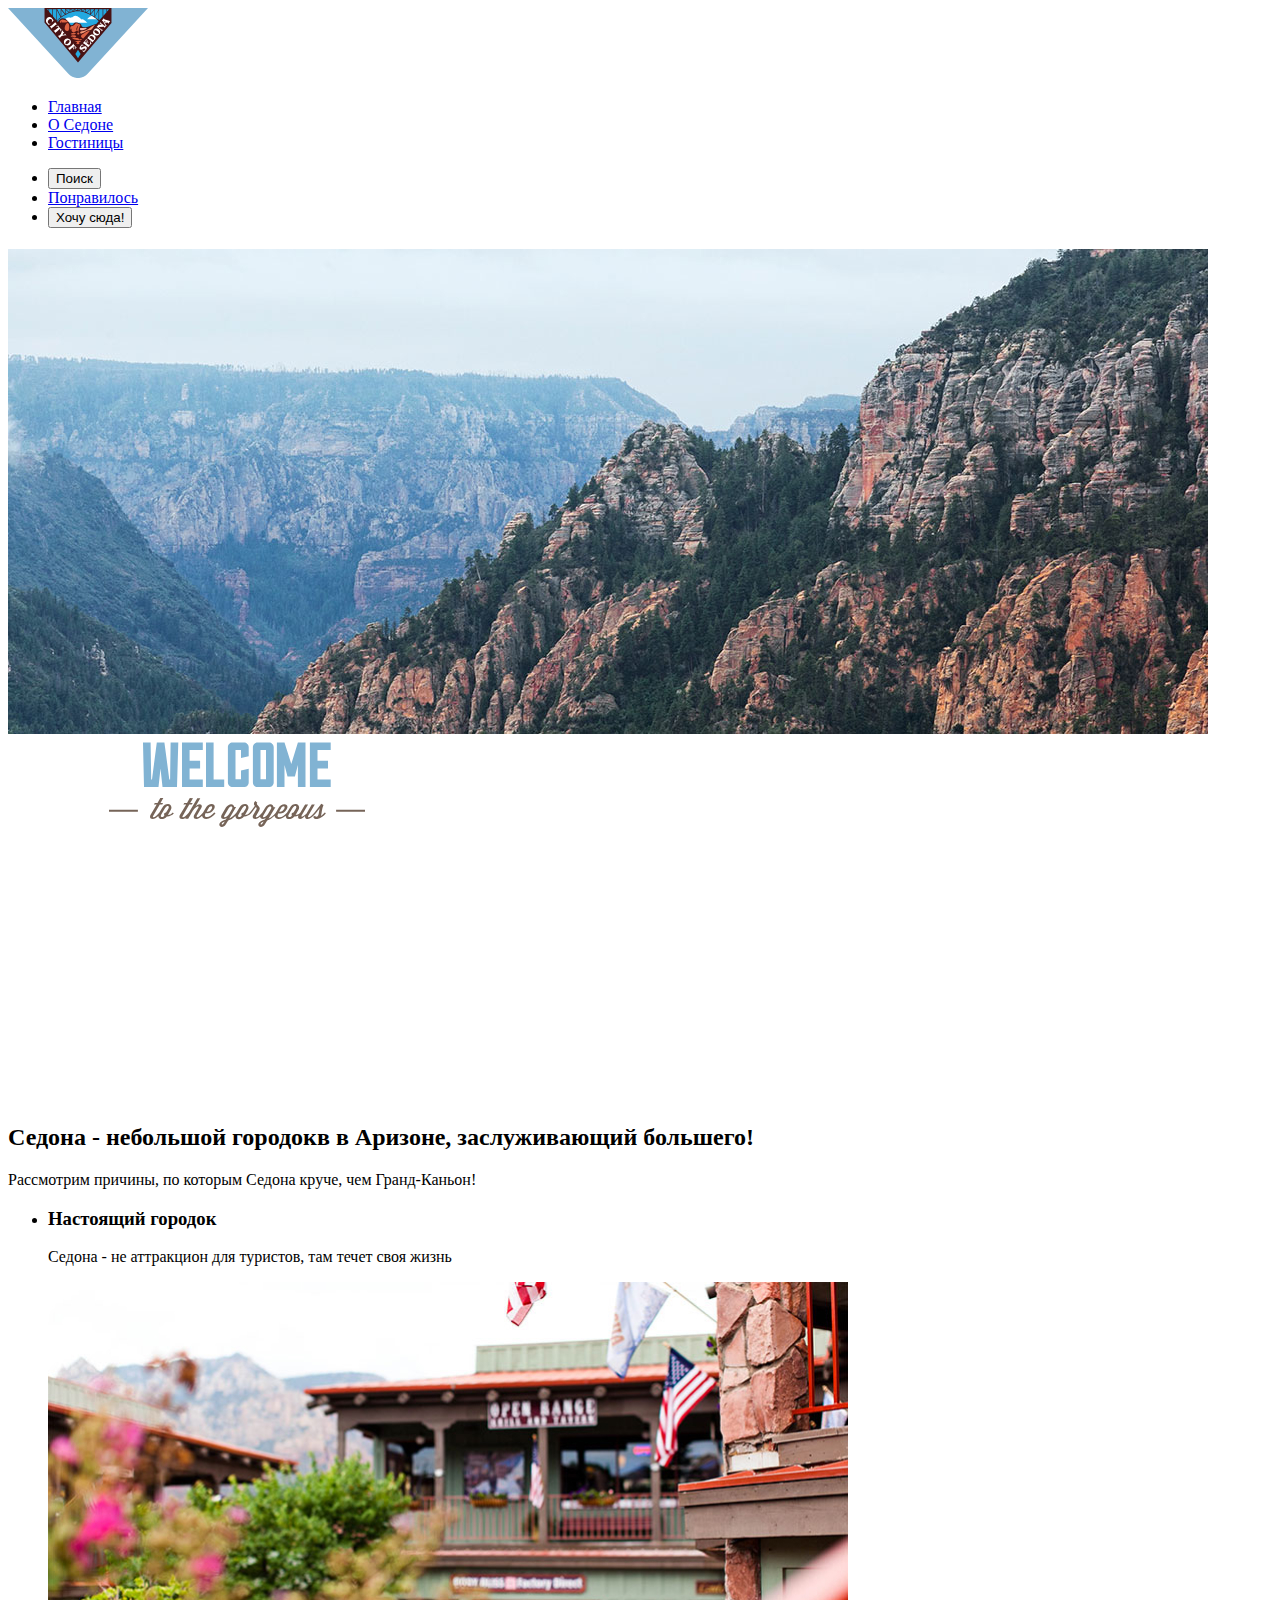
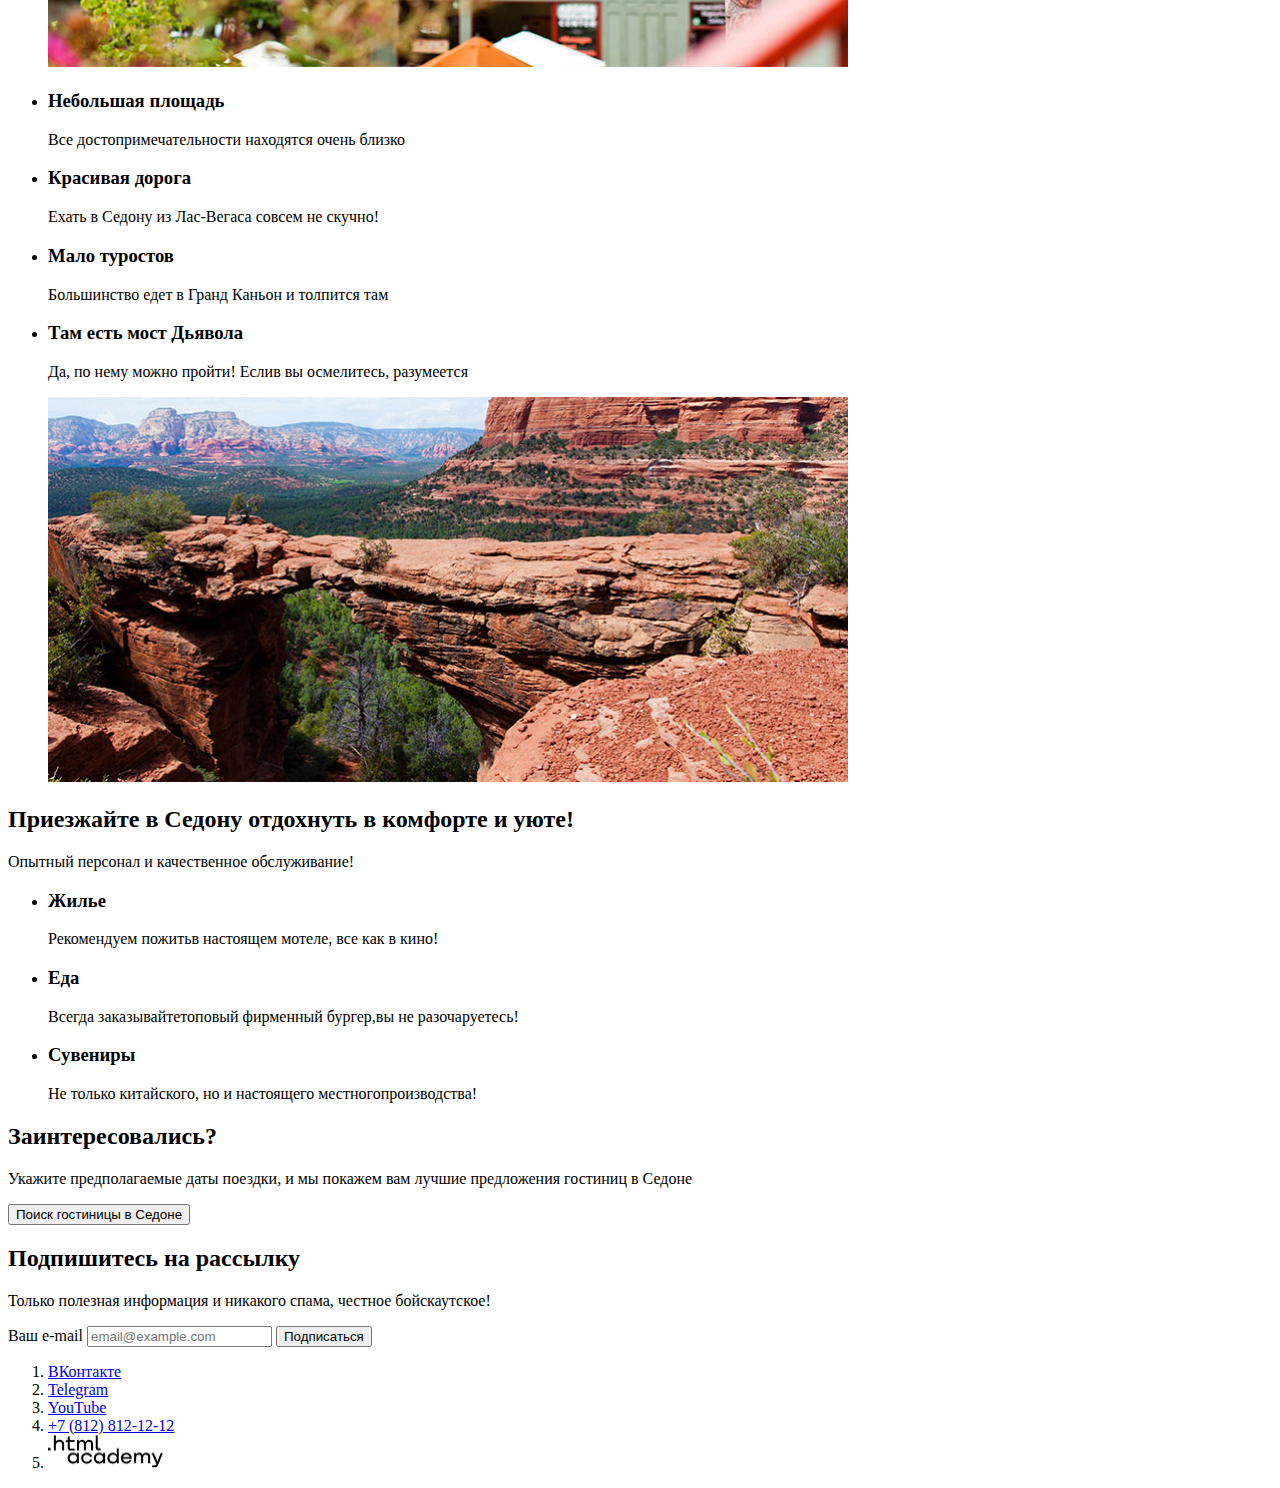
==== index.html @ 9c7444f3 "Сделал главную страницу" ====
<!DOCTYPE html>
<html lang="ru">
  <head>
    <meta charset="utf-8">
    <link rel="stylesheet" href="fonts/style.css">
    <title>Sedona</title>
  </head>

  <body>
    <header class="page-header">
      <nav class="navigation">
        <a href="index.html">
          <img src="images/logo.svg" width="140" height="70">
        </a>
        <ul class="navigation-list">
          <li class="navigation-item">
            <a class="navigation-link" href="index.html">Главная</a>
          </li>
          <li class="navigation-item">
            <a class="navigation-link" href="about.html">О Седоне</a>
          </li>
          <li class="navigation-item">
            <a class="navigation-link" href="hotels.html">Гостиницы</a>
          </li>
        </ul>

        <ul class="navigation-list navigation-user">
          <li class="navigation-item">
            <a class="navigation-link" href="#">
              <span class="visually-hidden">
                <button class="button navigation-button">
                Поиск
                </button>
              </span>
            </a>
          </li>
          <li class="navigation-item">
            <a class="navigation-link" href="#">
              <span class="visually-hidden">
                Понравилось
              </span>
            </a>
          </li>
          <li class="navigation-item">
            <a class="navigation-link" href="#">
              <button class="button navigation-button">
              Хочу сюда!
              </button>
            </a>
          </li>
        </ul>
      </nav>
    </header>

    <main class="main-index">

      <section class="hero">
        <div class="hero-welcome">
          <h1 class="hero-title">
            <img src="images/main-background.jpg" alt="Горы" width="1200" height="485">
            <img src="images/main-welcome.svg" width="458" height="352">
          </h1>
        </div>
      </section>

      <section class="advantages">
        <h2 class="advantages-title">Седона - небольшой городокв в Аризоне, заслуживающий большего!</h2>
          <p class="advantages-subtitle">Рассмотрим причины, по которым Седона круче, чем Гранд-Каньон!</p>
          <ul class="advantages-list">
            <li class="advantages-item">
              <h3 class="advantages-reason">Настоящий городок</h3>
              <p class="advantages-description">Седона - не аттракцион для туристов, там течет своя жизнь</p>
              <img src="images/section-building.jpg" alt="Американские кафе в стилизации двухвековой давности на фоне гор"
              width="800" height="385">
            </li>
            <li class="advantages-item">
              <h3 class="advantages-reason">Небольшая площадь</h3>
              <p class="advantages-description">Все достопримечательности находятся очень близко</p>
            </li>
            <li class="advantages-item">
              <h3 class="advantages-reason">Красивая дорога</h3>
              <p class="advantages-description">Ехать в Седону из Лас-Вегаса совсем не скучно!</p>
            </li>
            <li class="advantages-item">
              <h3 class="advantages-reason">Мало туростов</h3>
              <p class="advantages-description">Большинство едет в Гранд Каньон и толпится там</p>
            </li>
            <li class="advantages-item">
              <h3 class="advantages-reason">Там есть мост Дьявола</h3>
              <p class="advantages-description">Да, по нему можно пройти! Еслив вы осмелитесь, разумеется</p>
              <img src="images/section-mountains.jpg" alt="Горы вперемешку с деревьями" width="800" height="385">
            </li>
            </ul>
          </section>

          <section class="comfort">
            <h2 class="comfort-title">Приезжайте в Седону отдохнуть в комфорте и уюте!</h2>
            <p class="comfort-subtitle">Опытный персонал и качественное обслуживание!</p>
            <ul class="comfort-list">
              <li class="comfort-item">
                <h3 class="comfort-reason">Жилье</h3>
                <p class="comfort-description">Рекомендуем пожитьв настоящем мотеле, все как в кино!</p>
              </li>
              <li class="comfort-item">
                <h3 class="comfort-reason">Еда</h3>
                <p class="comfort-description">Всегда заказывайтетоповый фирменный бургер,вы не разочаруетесь!</p>
              </li>
              <li class="comfort-item">
                <h3 class="comfort-reason">Сувениры</h3>
                <p class="comfort-description">Не только китайского, но и настоящего местногопроизводства!</p>
              </li>
            </ul>
          </section>

          <section class="interest">
            <h2 class="interest-title">Заинтересовались?</h2>
             <p class="interest-subtitle">Укажите предполагаемые даты поездки, и мы покажем вам лучшие предложения гостиниц в Седоне</p>
             <a href="hotels.html">
              <button class="interest-button">
                Поиск гостиницы в Седоне
              </button>
            </a>
          </section>

          <section class="news">
            <h2 class="news-title">Подпишитесь на рассылку</h2>
            <p class="news-subtitle">Только полезная информация и никакого спама, честное бойскаутское!</p>
            <form class="news-search" action="#" method="post">
              <label for="news-date">Ваш e-mail</label>
              <input class="field" type="email" id="news-date" name="news-date" placeholder="email@example.com">
              <button class="button news-button" type="submit">Подписаться</button>
            </form>
            <!-- вставить фоновую блюр картинку-->
          </section>

          <footer class="info">
            <ol class="info-list">
              <li class="info-item">
                <a href="https://vk.com/htmlacademy">
                  <span class="visually-hidden">ВКонтакте</span>
                </a>
              </li>
              <li class="info-item">
                <a href="https://t.me/htmlacademy">
                  <span class="visually-hidden">Telegram</span>
                </a>
              </li>
              <li class="info-item">
                <a href="https://www.youtube.com/user/htmlacademyru">
                  <span class="visually-hidden">YouTube</span>
                </a>
              </li>
              <li class="info-item">
                <a class="info-contacts" href="tel:+78128121212">+7 (812) 812-12-12</a>
              </li>
              <li class="info-item">
                <a href="https://htmlacademy.ru/">
                  <img src="images/footer-academy.png" width="114.9" height="32.9">
                </a>
              </li>
            </ol>
          </footer>

    </main>

  </body>

</html>
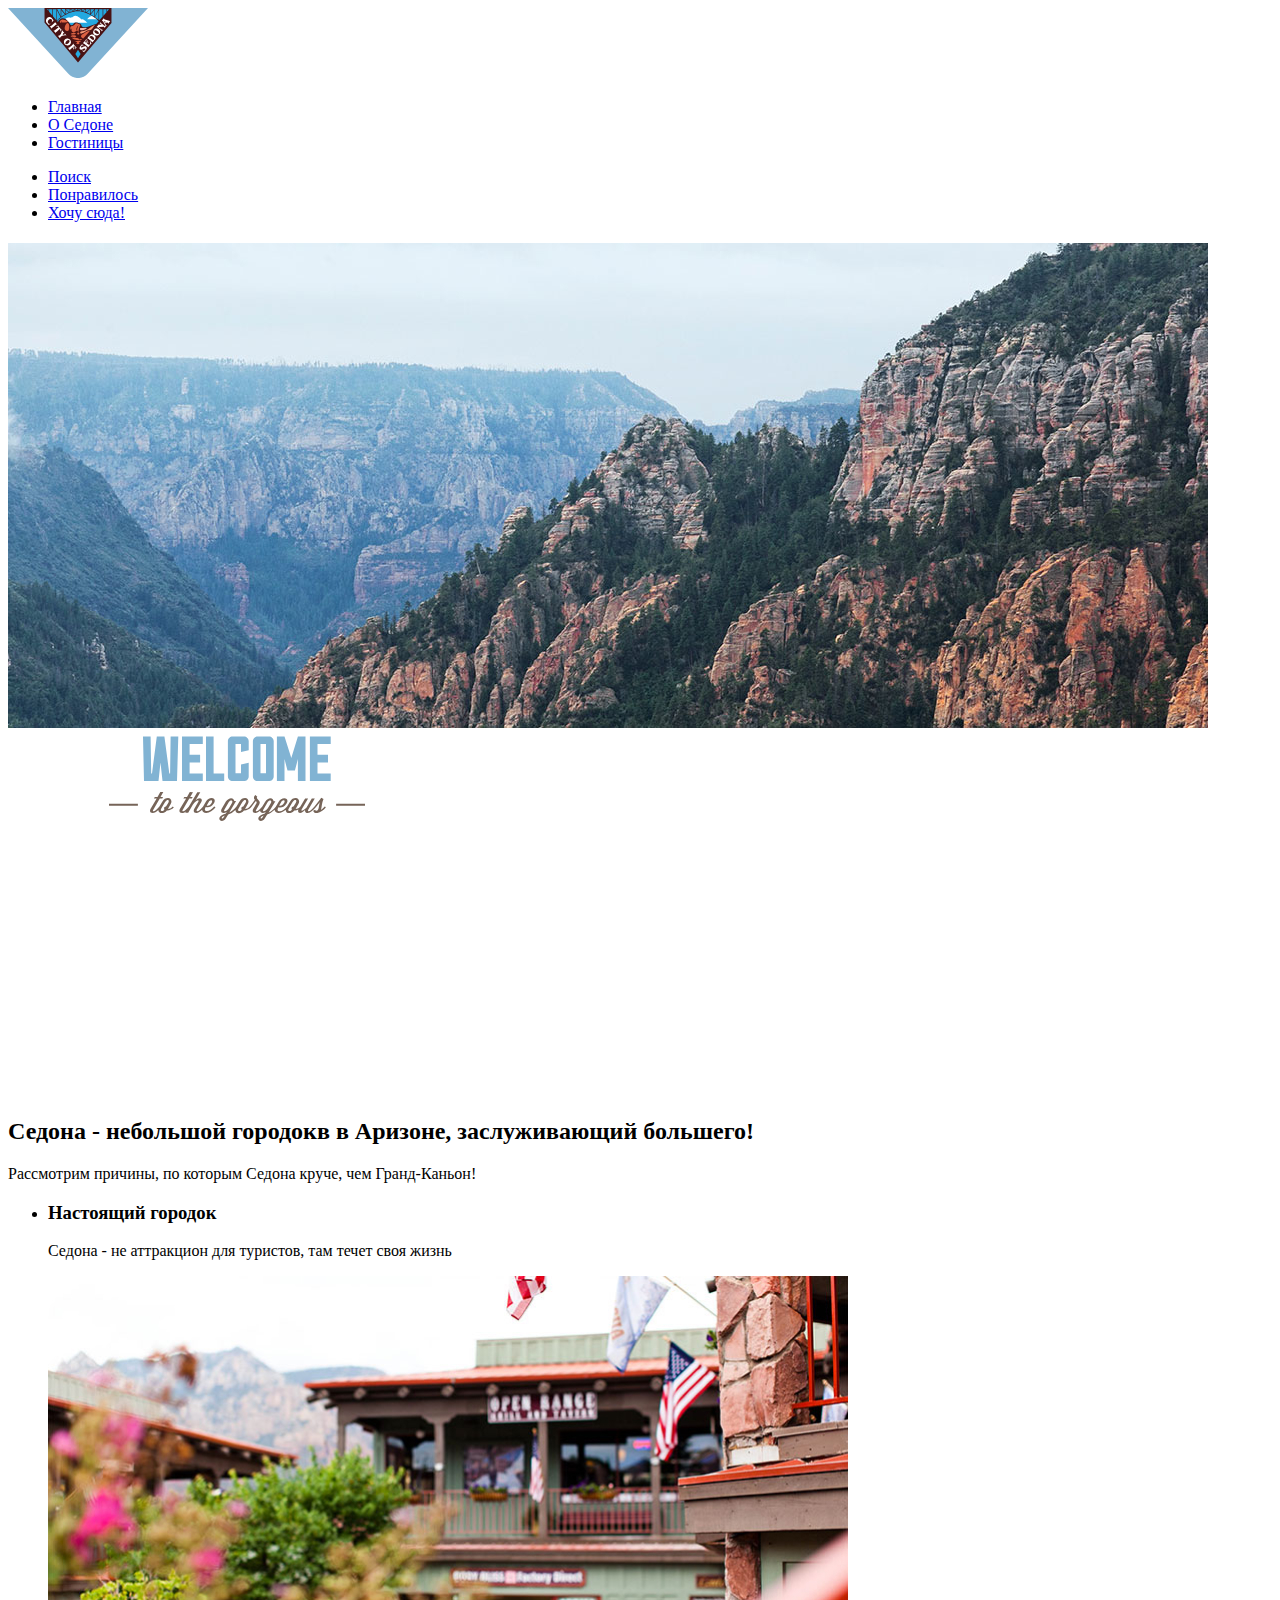
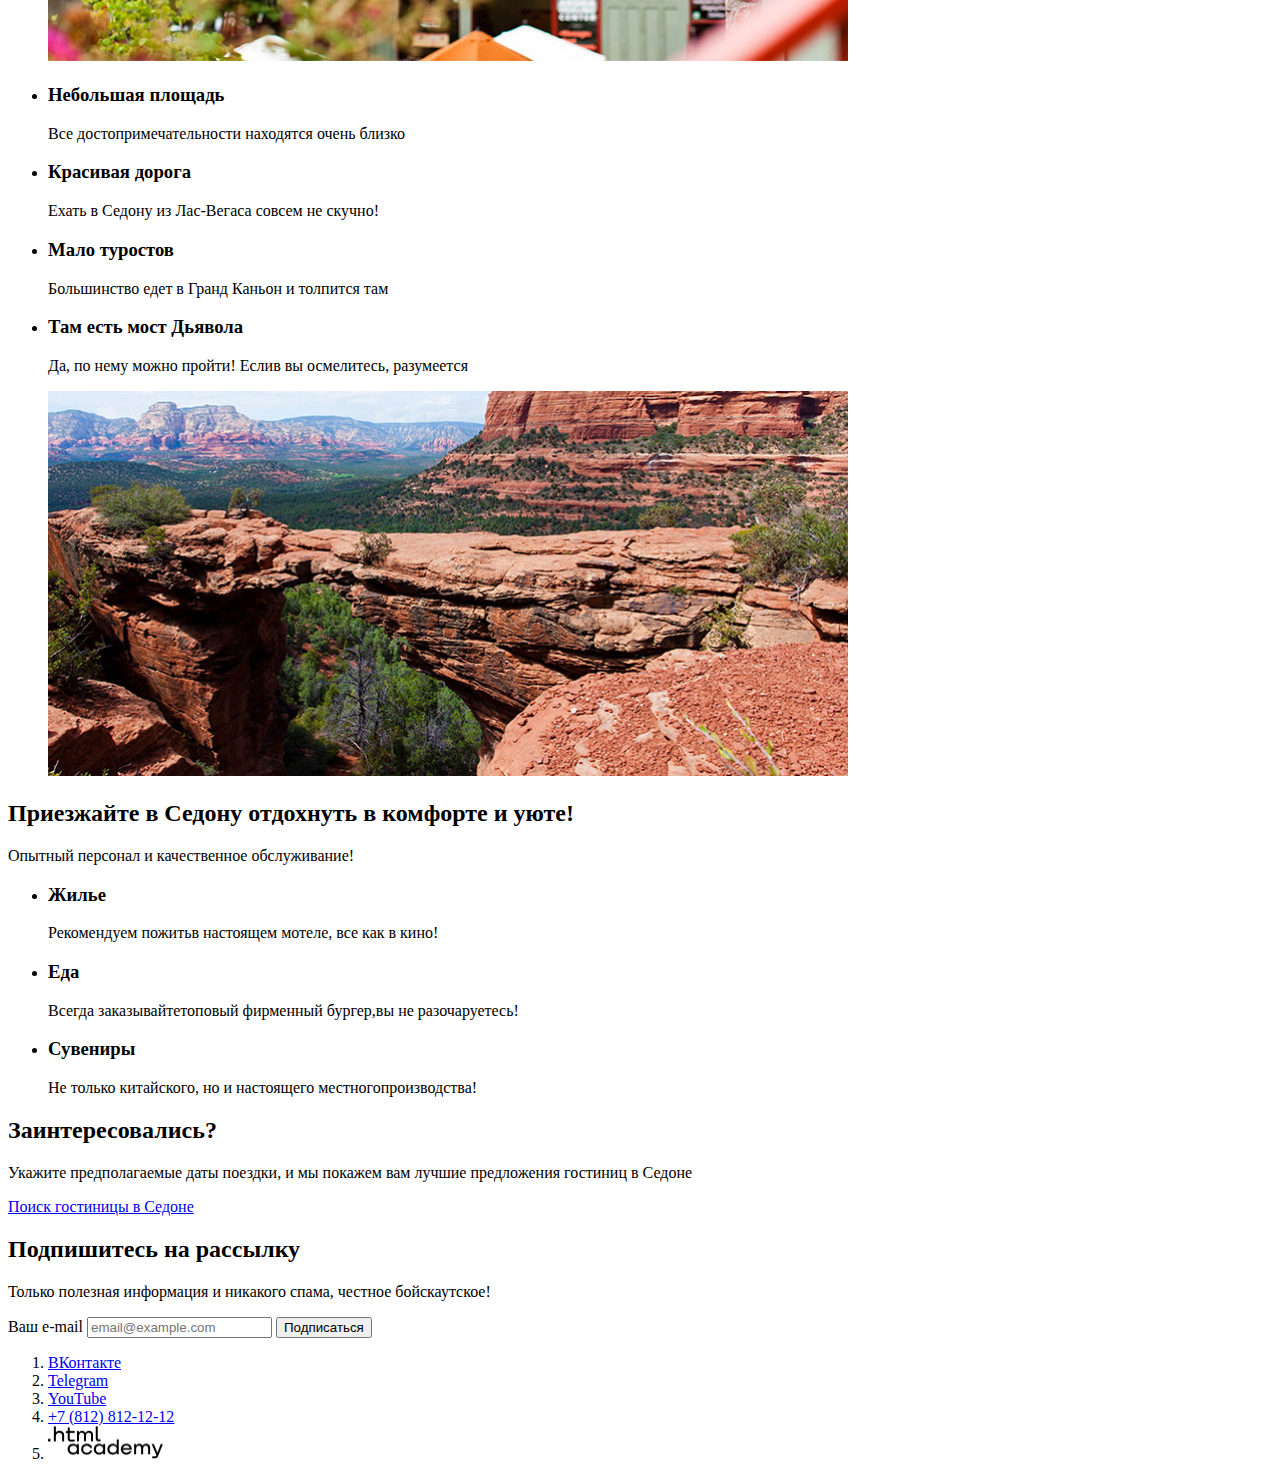
==== commit 4e155d9f: "Доделал index, сделал hotels, +- modular" ====
--- a/index.html
+++ b/index.html
@@ -10,14 +10,14 @@
     <header class="page-header">
       <nav class="navigation">
         <a href="index.html">
-          <img src="images/logo.svg" width="140" height="70">
+          <img src="images/logo.svg" alt="Логотип" width="140" height="70">
         </a>
         <ul class="navigation-list">
           <li class="navigation-item">
-            <a class="navigation-link" href="index.html">Главная</a>
+            <a class="navigation-link navigation-link-current" href="index.html">Главная</a>
           </li>
           <li class="navigation-item">
-            <a class="navigation-link" href="about.html">О Седоне</a>
+            <a class="navigation-link" href="#">О Седоне</a>
           </li>
           <li class="navigation-item">
             <a class="navigation-link" href="hotels.html">Гостиницы</a>
@@ -26,11 +26,9 @@
 
         <ul class="navigation-list navigation-user">
           <li class="navigation-item">
-            <a class="navigation-link" href="#">
+            <a class="button navigation-link" href="#">
               <span class="visually-hidden">
-                <button class="button navigation-button">
                 Поиск
-                </button>
               </span>
             </a>
           </li>
@@ -42,10 +40,8 @@
             </a>
           </li>
           <li class="navigation-item">
-            <a class="navigation-link" href="#">
-              <button class="button navigation-button">
+            <a class="button navigation-link" href="#">
               Хочу сюда!
-              </button>
             </a>
           </li>
         </ul>
@@ -57,7 +53,7 @@
       <section class="hero">
         <div class="hero-welcome">
           <h1 class="hero-title">
-            <img src="images/main-background.jpg" alt="Горы" width="1200" height="485">
+            <img src="images/main-background.jpg" alt="Добро пожаловать в Седону" width="1200" height="485">
             <img src="images/main-welcome.svg" width="458" height="352">
           </h1>
         </div>
@@ -113,12 +109,10 @@
           </section>
 
           <section class="interest">
-            <h2 class="interest-title">Заинтересовались?</h2>
+            <h2 class="button interest-title">Заинтересовались?</h2>
              <p class="interest-subtitle">Укажите предполагаемые даты поездки, и мы покажем вам лучшие предложения гостиниц в Седоне</p>
-             <a href="hotels.html">
-              <button class="interest-button">
+             <a href="modular.html">
                 Поиск гостиницы в Седоне
-              </button>
             </a>
           </section>
 
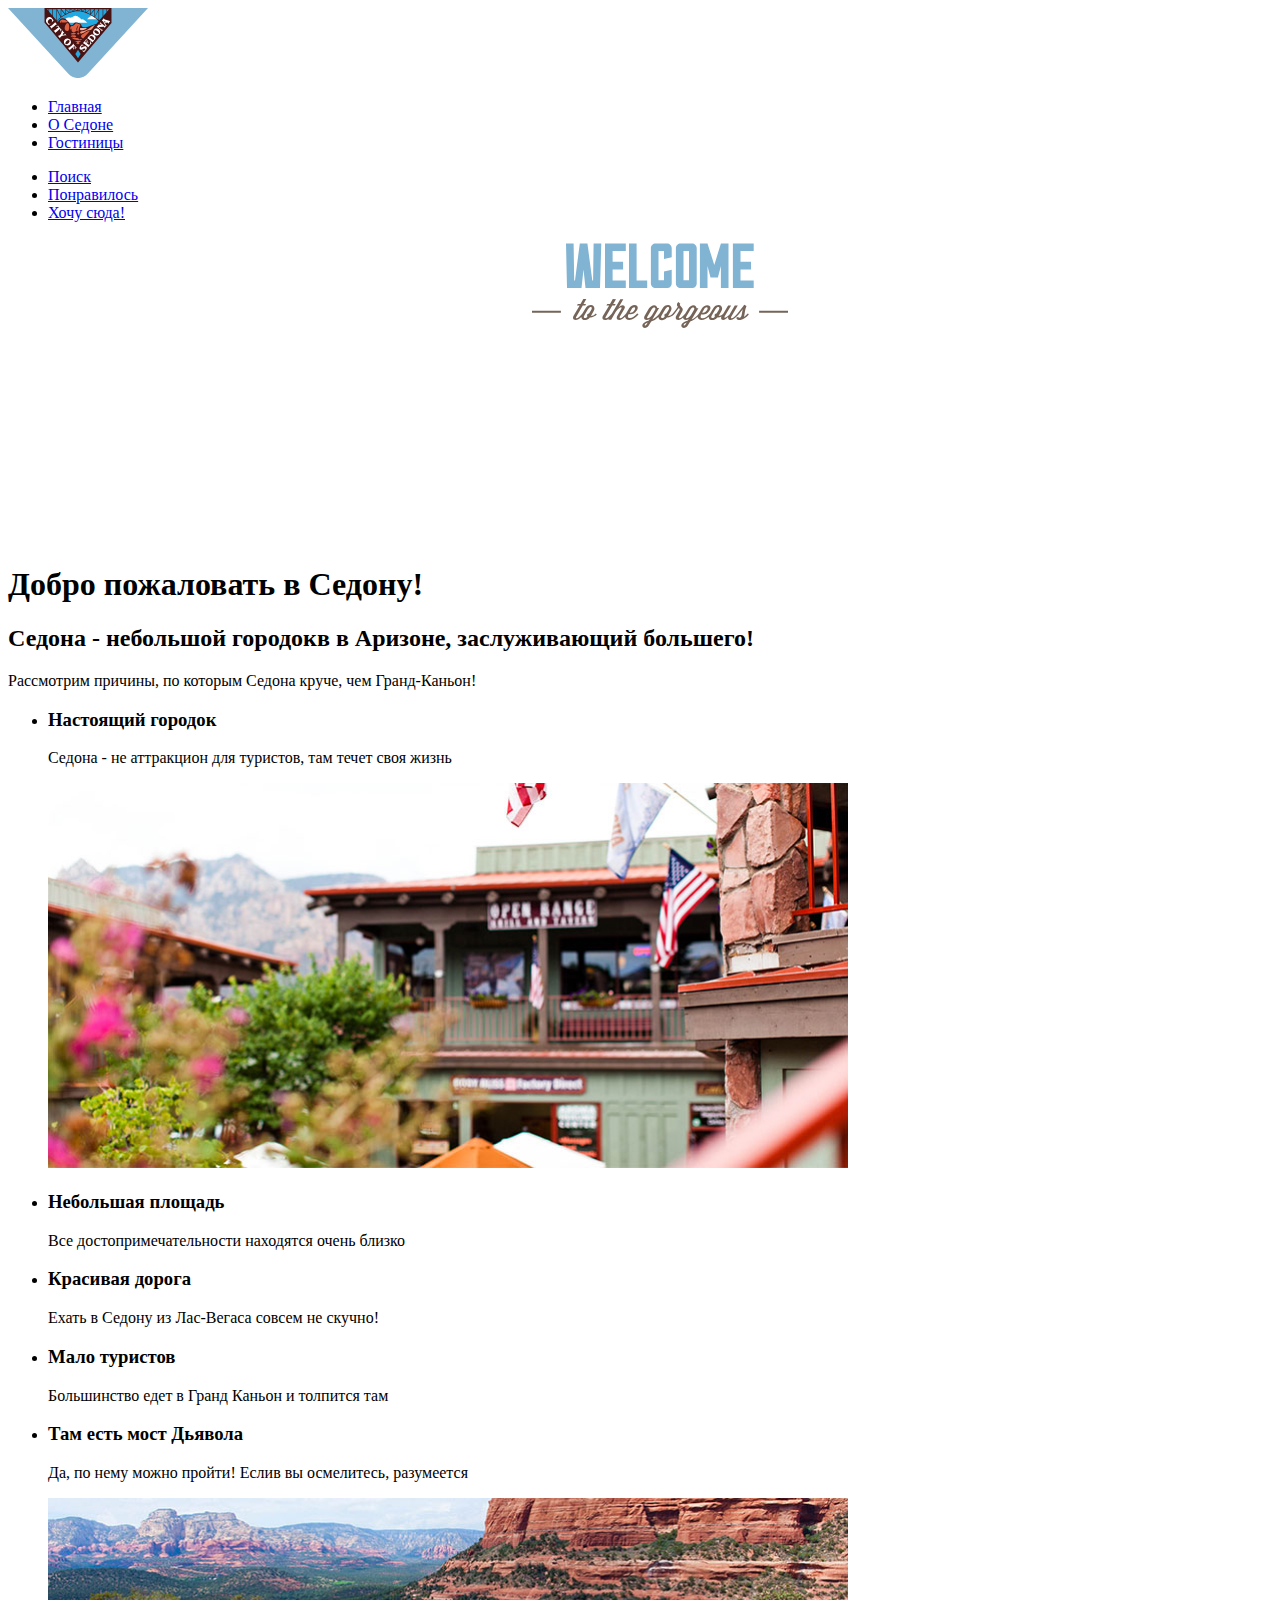
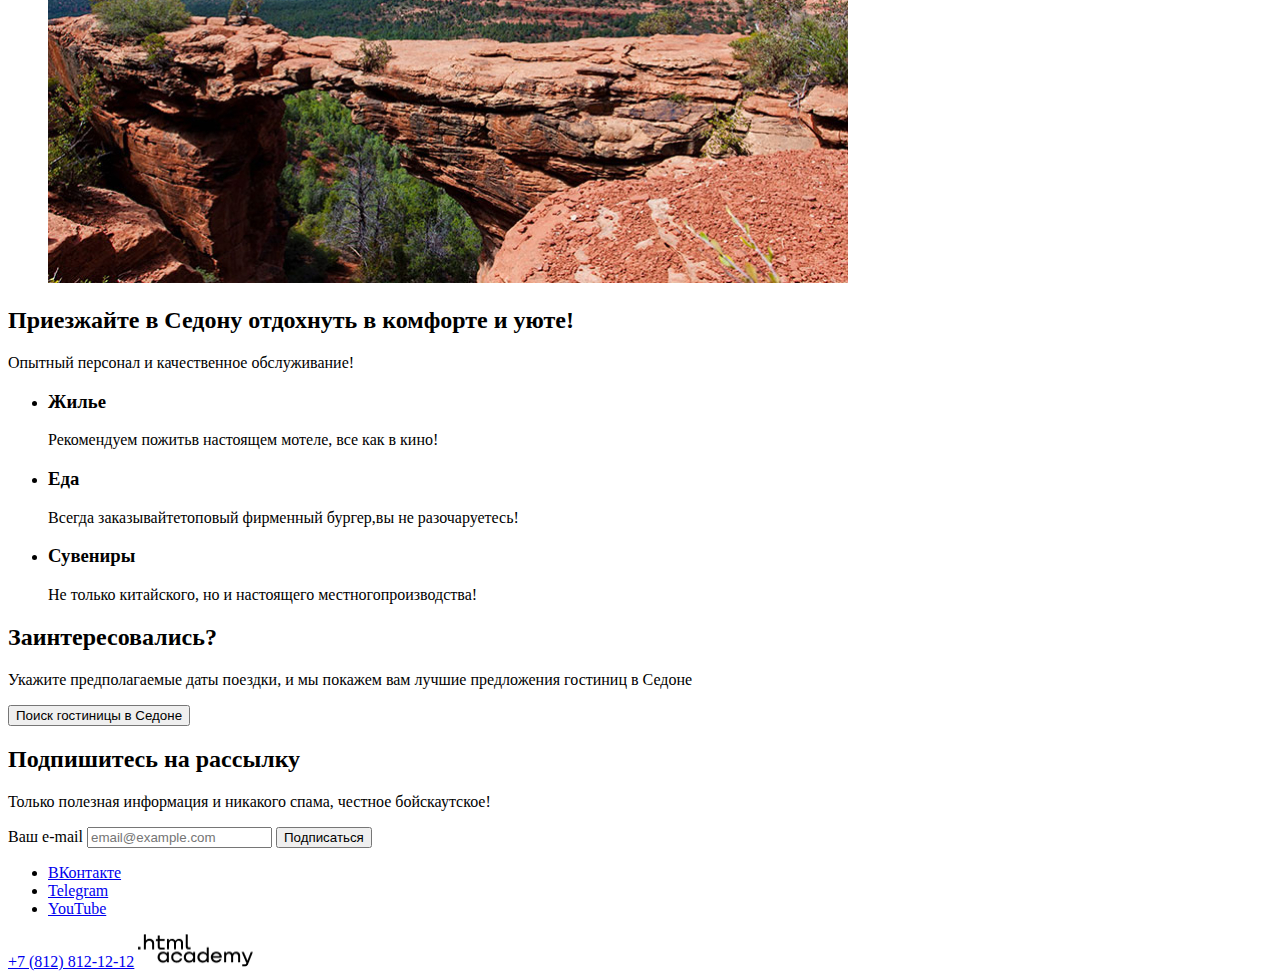
==== commit 9a5a50ce: "Add files via upload" ====
--- a/index.html
+++ b/index.html
@@ -2,7 +2,7 @@
 <html lang="ru">
   <head>
     <meta charset="utf-8">
-    <link rel="stylesheet" href="fonts/style.css">
+    <link rel="stylesheet" href="styles/style.css">
     <title>Sedona</title>
   </head>
 
@@ -51,12 +51,9 @@
     <main class="main-index">
 
       <section class="hero">
-        <div class="hero-welcome">
-          <h1 class="hero-title">
-            <img src="images/main-background.jpg" alt="Добро пожаловать в Седону" width="1200" height="485">
-            <img src="images/main-welcome.svg" width="458" height="352">
+          <h1 class="visually-hidden">Добро пожаловать в Седону!
+            <img src="images/main-welcome.svg" alt="приветствие" width="458" height="352">
           </h1>
-        </div>
       </section>
 
       <section class="advantages">
@@ -78,7 +75,7 @@
               <p class="advantages-description">Ехать в Седону из Лас-Вегаса совсем не скучно!</p>
             </li>
             <li class="advantages-item">
-              <h3 class="advantages-reason">Мало туростов</h3>
+              <h3 class="advantages-reason">Мало туристов</h3>
               <p class="advantages-description">Большинство едет в Гранд Каньон и толпится там</p>
             </li>
             <li class="advantages-item">
@@ -111,9 +108,9 @@
           <section class="interest">
             <h2 class="button interest-title">Заинтересовались?</h2>
              <p class="interest-subtitle">Укажите предполагаемые даты поездки, и мы покажем вам лучшие предложения гостиниц в Седоне</p>
-             <a href="modular.html">
+             <button type="button">
                 Поиск гостиницы в Седоне
-            </a>
+            </button>
           </section>
 
           <section class="news">
@@ -124,11 +121,10 @@
               <input class="field" type="email" id="news-date" name="news-date" placeholder="email@example.com">
               <button class="button news-button" type="submit">Подписаться</button>
             </form>
-            <!-- вставить фоновую блюр картинку-->
           </section>
 
           <footer class="info">
-            <ol class="info-list">
+            <ul class="info-list">
               <li class="info-item">
                 <a href="https://vk.com/htmlacademy">
                   <span class="visually-hidden">ВКонтакте</span>
@@ -144,15 +140,12 @@
                   <span class="visually-hidden">YouTube</span>
                 </a>
               </li>
-              <li class="info-item">
+            </ul>
                 <a class="info-contacts" href="tel:+78128121212">+7 (812) 812-12-12</a>
-              </li>
-              <li class="info-item">
                 <a href="https://htmlacademy.ru/">
-                  <img src="images/footer-academy.png" width="114.9" height="32.9">
+                  <img src="images/footer-academy.png" alt="логотип htmlacademy" width="115" height="33">
                 </a>
-              </li>
-            </ol>
+
           </footer>
 
     </main>
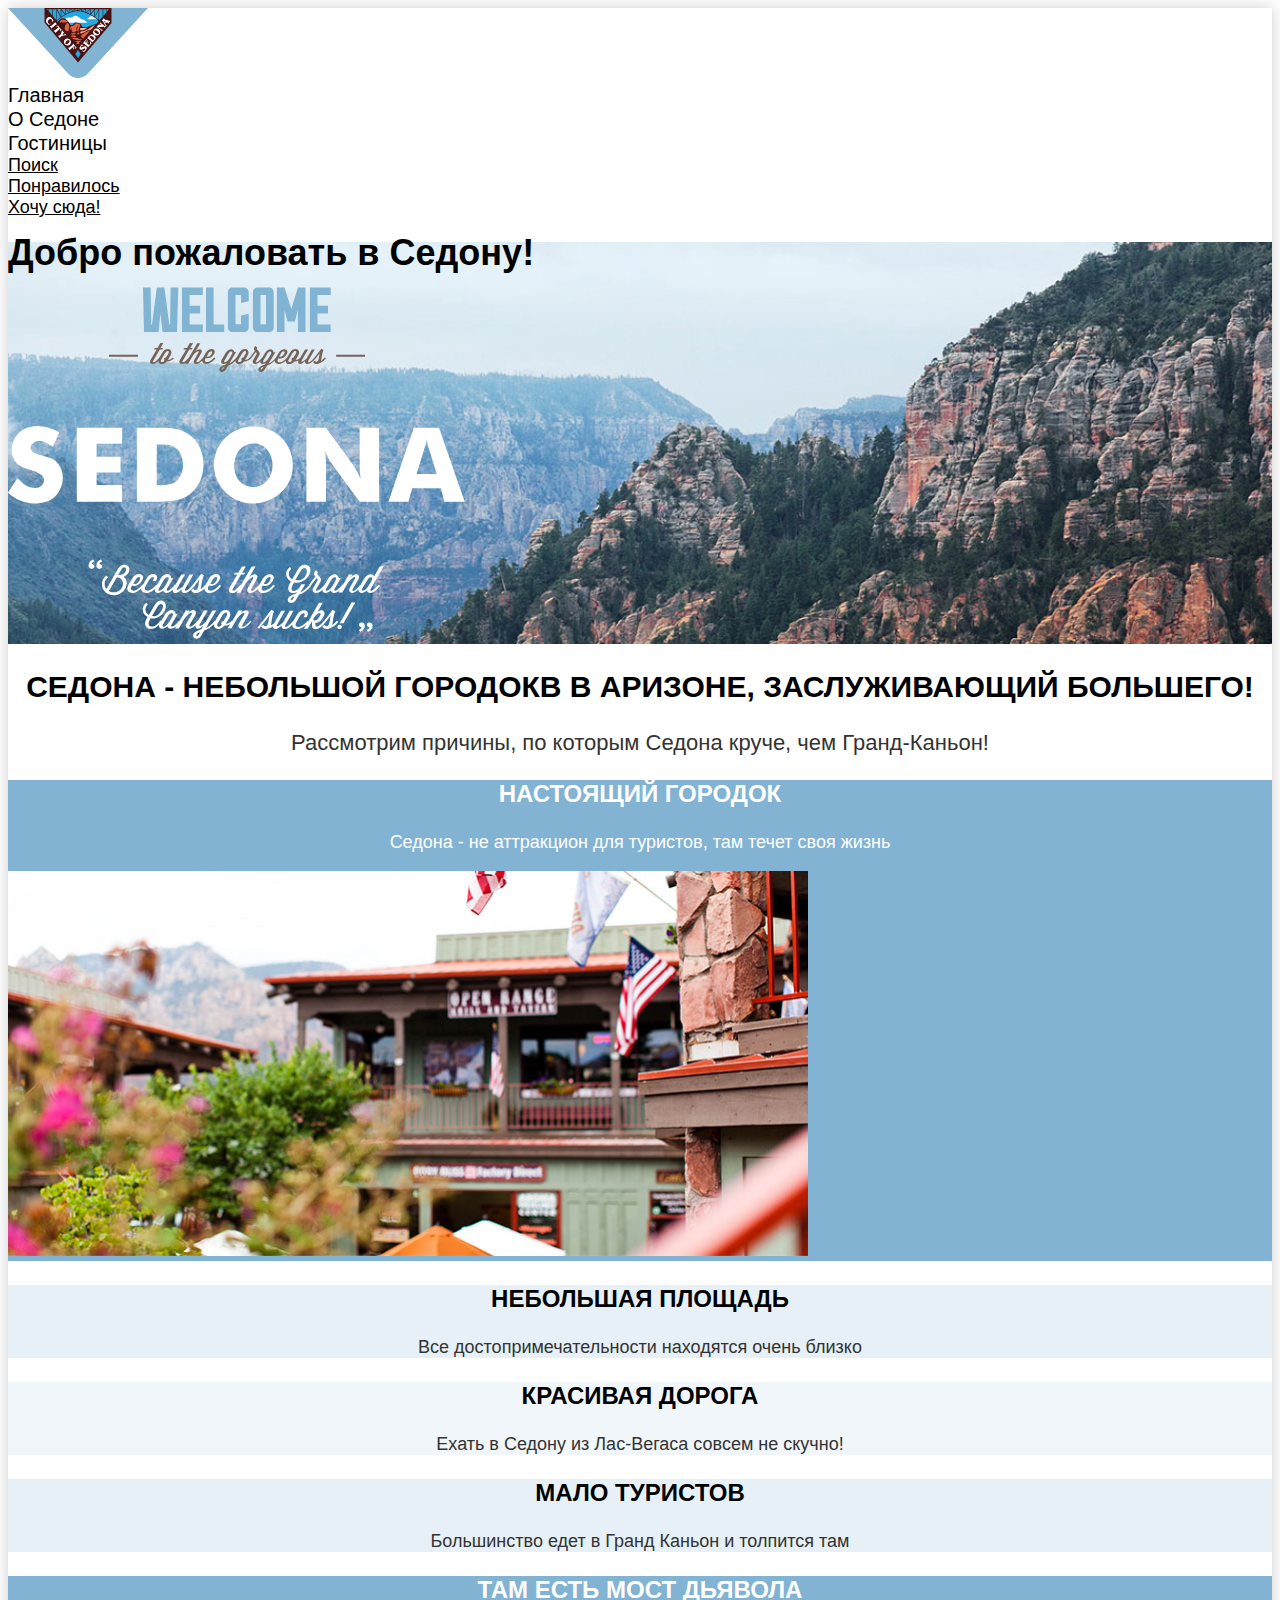
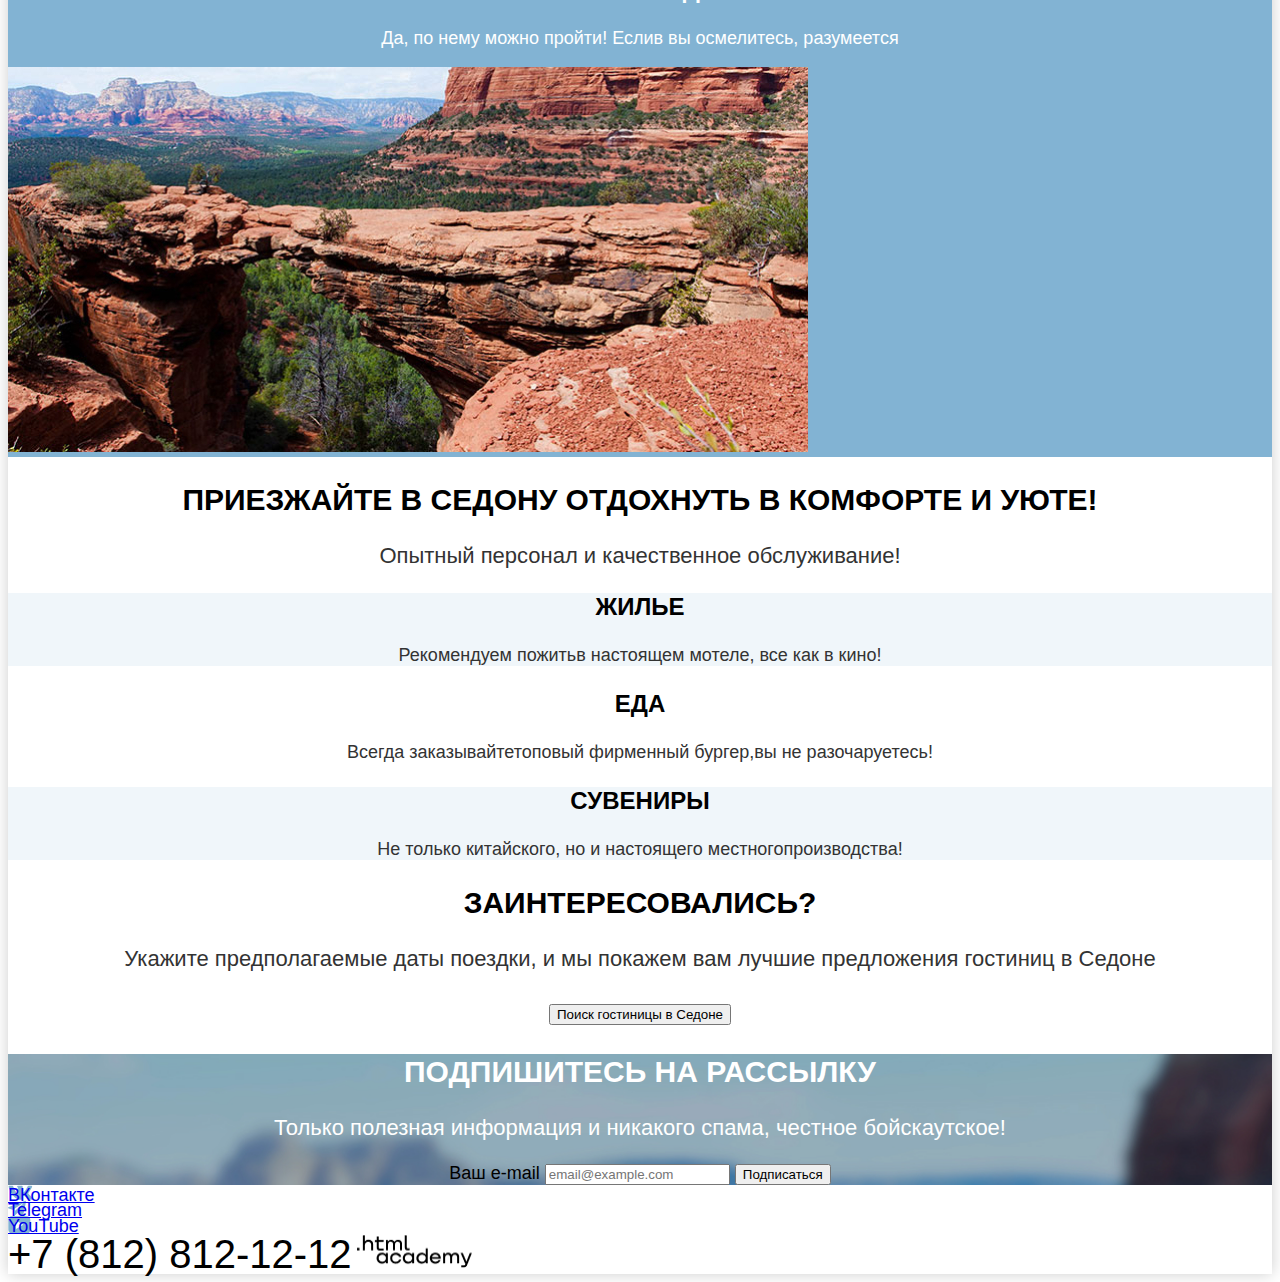
==== commit fef2dc2b: "CSS" ====
--- a/index.html
+++ b/index.html
@@ -12,35 +12,35 @@
         <a href="index.html">
           <img src="images/logo.svg" alt="Логотип" width="140" height="70">
         </a>
-        <ul class="navigation-list">
+        <ul class="navigation-list list-reset">
           <li class="navigation-item">
-            <a class="navigation-link navigation-link-current" href="index.html">Главная</a>
+            <a class="navigation-link navigation-link-words" href="index.html">Главная</a>
           </li>
           <li class="navigation-item">
-            <a class="navigation-link" href="#">О Седоне</a>
+            <a class="navigation-link navigation-link-words" href="#">О Седоне</a>
           </li>
           <li class="navigation-item">
-            <a class="navigation-link" href="hotels.html">Гостиницы</a>
+            <a class="navigation-link navigation-link-words" href="hotels.html">Гостиницы</a>
           </li>
         </ul>
 
-        <ul class="navigation-list navigation-user">
+        <ul class="navigation-list list-reset">
           <li class="navigation-item">
-            <a class="button navigation-link" href="#">
+            <a class="button navigation-link navigation-link-icon" href="#">
               <span class="visually-hidden">
                 Поиск
               </span>
             </a>
           </li>
           <li class="navigation-item">
-            <a class="navigation-link" href="#">
+            <a class="navigation-link navigation-link-icon" href="#">
               <span class="visually-hidden">
                 Понравилось
               </span>
             </a>
           </li>
           <li class="navigation-item">
-            <a class="button navigation-link" href="#">
+            <a class="button navigation-link navigation-link-icon" href="#">
               Хочу сюда!
             </a>
           </li>
@@ -51,18 +51,17 @@
     <main class="main-index">
 
       <section class="hero">
-          <h1 class="visually-hidden">Добро пожаловать в Седону!
-            <img src="images/main-welcome.svg" alt="приветствие" width="458" height="352">
-          </h1>
+          <h1 class="visually-hidden">Добро пожаловать в Седону!</h1>
+          <img src="images/main-welcome.svg" alt="приветствие" width="458" height="352">
       </section>
 
       <section class="advantages">
         <h2 class="advantages-title">Седона - небольшой городокв в Аризоне, заслуживающий большего!</h2>
           <p class="advantages-subtitle">Рассмотрим причины, по которым Седона круче, чем Гранд-Каньон!</p>
-          <ul class="advantages-list">
-            <li class="advantages-item">
-              <h3 class="advantages-reason">Настоящий городок</h3>
-              <p class="advantages-description">Седона - не аттракцион для туристов, там течет своя жизнь</p>
+          <ul class="advantages-list list-reset">
+            <li class="advantages-item advantages-item-blue">
+              <h3 class="advantages-reason advantages-reason-white">Настоящий городок</h3>
+              <p class="advantages-description advantages-description-white">Седона - не аттракцион для туристов, там течет своя жизнь</p>
               <img src="images/section-building.jpg" alt="Американские кафе в стилизации двухвековой давности на фоне гор"
               width="800" height="385">
             </li>
@@ -78,18 +77,18 @@
               <h3 class="advantages-reason">Мало туристов</h3>
               <p class="advantages-description">Большинство едет в Гранд Каньон и толпится там</p>
             </li>
-            <li class="advantages-item">
-              <h3 class="advantages-reason">Там есть мост Дьявола</h3>
-              <p class="advantages-description">Да, по нему можно пройти! Еслив вы осмелитесь, разумеется</p>
+            <li class="advantages-item advantages-item-blue">
+              <h3 class="advantages-reason advantages-reason-white">Там есть мост Дьявола</h3>
+              <p class="advantages-description advantages-description-white">Да, по нему можно пройти! Еслив вы осмелитесь, разумеется</p>
               <img src="images/section-mountains.jpg" alt="Горы вперемешку с деревьями" width="800" height="385">
             </li>
-            </ul>
-          </section>
+          </ul>
+      </section>
 
           <section class="comfort">
             <h2 class="comfort-title">Приезжайте в Седону отдохнуть в комфорте и уюте!</h2>
             <p class="comfort-subtitle">Опытный персонал и качественное обслуживание!</p>
-            <ul class="comfort-list">
+            <ul class="comfort-list list-reset">
               <li class="comfort-item">
                 <h3 class="comfort-reason">Жилье</h3>
                 <p class="comfort-description">Рекомендуем пожитьв настоящем мотеле, все как в кино!</p>
@@ -108,41 +107,45 @@
           <section class="interest">
             <h2 class="button interest-title">Заинтересовались?</h2>
              <p class="interest-subtitle">Укажите предполагаемые даты поездки, и мы покажем вам лучшие предложения гостиниц в Седоне</p>
-             <button type="button">
-                Поиск гостиницы в Седоне
-            </button>
+              <div class="interest-button">
+                <button type="button">
+                  Поиск гостиницы в Седоне
+                </button>
+              </div>
           </section>
 
-          <section class="news">
+          <section class="news news-background">
             <h2 class="news-title">Подпишитесь на рассылку</h2>
             <p class="news-subtitle">Только полезная информация и никакого спама, честное бойскаутское!</p>
-            <form class="news-search" action="#" method="post">
-              <label for="news-date">Ваш e-mail</label>
-              <input class="field" type="email" id="news-date" name="news-date" placeholder="email@example.com">
-              <button class="button news-button" type="submit">Подписаться</button>
-            </form>
+            <div class="news-subscribe">
+              <form class="news-search" action="#" method="post">
+                <label for="news-date">Ваш e-mail</label>
+                <input class="field" type="email" id="news-date" name="news-date" placeholder="email@example.com">
+                <button class="button news-button" type="submit">Подписаться</button>
+              </form>
+            </div>
           </section>
 
           <footer class="info">
-            <ul class="info-list">
-              <li class="info-item">
+            <ul class="info-list list-reset">
+              <li class="info-item info-item-vk">
                 <a href="https://vk.com/htmlacademy">
                   <span class="visually-hidden">ВКонтакте</span>
                 </a>
               </li>
-              <li class="info-item">
+              <li class="info-item info-item-telegram">
                 <a href="https://t.me/htmlacademy">
                   <span class="visually-hidden">Telegram</span>
                 </a>
               </li>
-              <li class="info-item">
+              <li class="info-item info-item-youtube">
                 <a href="https://www.youtube.com/user/htmlacademyru">
                   <span class="visually-hidden">YouTube</span>
                 </a>
               </li>
             </ul>
                 <a class="info-contacts" href="tel:+78128121212">+7 (812) 812-12-12</a>
-                <a href="https://htmlacademy.ru/">
+                <a class="info-academy" href="https://htmlacademy.ru/">
                   <img src="images/footer-academy.png" alt="логотип htmlacademy" width="115" height="33">
                 </a>
 
--- a/styles/style.css
+++ b/styles/style.css
@@ -0,0 +1,380 @@
+@font-face {
+  font-family: "PT Sans";
+  font-weight: 400;
+  font-style: normal;
+  src: url("ptsans-400.woff2") format("woff2");
+  font-display: swap;
+}
+
+
+@font-face {
+  font-family: "PT Sans";
+  font-weight: 700;
+  font-style: normal;
+  src: url("ptsans-700.woff2") format("woff2");
+  font-display: swap;
+}
+
+
+body{
+  font-family: "PT Sans", "Arial", sans-serif;
+  font-size: 18px;
+  line-height: 21px;
+  color: #000000;
+  background-color: #ffffff;
+  box-shadow:  0 0 15px 0 rgba(0, 0, 0, 0.2);
+}
+
+
+.list-reset{
+  list-style-type: none;
+  margin: 0;
+  padding: 0;
+}
+
+
+.page-header {
+  color: #000000;
+  background: #ffffff;
+}
+
+
+.navigation-link-words{
+  color: #000000;
+  background-color: #ffffff;
+  font-size: 20px;
+  line-height: 24px;
+  text-transform: capitalize;
+  text-align: center;
+  text-decoration: none;
+}
+
+
+.navigation-link-icon{
+  color: #000000;
+  background-color: #ffffff;
+  background-image: url("../images/main-header-search.svg"),
+                    url("../images/main-header-heart.svg");
+  width: 20px;
+  height: 20px;
+  background-repeat: no-repeat;
+}
+
+
+.hero{
+  color: #000000;
+  background-color: #ffffff;
+  background-image: url("../images/main-background.jpg");
+  background-repeat: no-repeat;
+  background-size: 100% auto;
+}
+
+
+.advantages-title{
+  color: #000000;
+  background-color: #ffffff;
+  font-size: 30px;
+  line-height: 36px;
+  text-align: center;
+  text-transform: uppercase;
+}
+
+
+.advantages-subtitle{
+  color: #333333;
+  background-color: #ffffff;
+  font-size: 22px;
+  line-height: 26px;
+  text-align: center;
+}
+
+
+.advantages-item:nth-child(even){
+  background-color: rgba(131, 179, 211, 0.2);
+}
+
+
+.advantages-item:nth-child(odd){
+  background-color:  rgba(131, 179, 211, 0.12);
+}
+
+
+.advantages-item.advantages-item-blue{
+  background-color: #82b3d3;
+}
+
+
+.advantages-reason.advantages-reason-white{
+  font-size: 24px;
+  line-height: 28px;
+  text-transform: uppercase;
+  text-align: center;
+  color: #ffffff;
+}
+
+
+.advantages-description.advantages-description-white{
+  font-size: 18px;
+  line-height: 21px;
+  text-align: center;
+  color: #ffffff;
+}
+
+
+.advantages-reason{
+  font-size: 24px;
+  line-height: 28px;
+  text-transform: uppercase;
+  text-align: center;
+  color: #000000;
+}
+
+
+.advantages-description{
+  font-size: 18px;
+  line-height: 21px;
+  text-align: center;
+  color: #333;
+}
+
+
+.comfort-title{
+  font-size: 30px;
+  line-height: 36px;
+  text-transform: uppercase;
+  text-align: center;
+  color: #000000;
+}
+
+
+.comfort-subtitle{
+  font-size: 22px;
+  line-height: 26px;
+  text-align: center;
+  color: #333333;
+}
+
+
+.comfort-item:nth-child(odd){
+  background-color: rgba(131, 179, 211, 0.12);
+}
+
+
+.comfort-item:nth-child(even){
+  background-color: #ffffff;
+}
+
+
+.comfort-reason{
+  font-size: 24px;
+  line-height: 28px;
+  text-transform: uppercase;
+  text-align: center;
+  color: #000000;
+}
+
+
+.comfort-description{
+  font-size: 18px;
+  line-height: 21px;
+  text-align: center;
+  color: #333333;
+}
+
+
+.interest-title{
+  font-size: 30px;
+  line-height: 36px;
+  text-transform: uppercase;
+  text-align: center;
+  color: #000000;
+}
+
+
+.interest-subtitle{
+  font-size: 22px;
+  line-height: 26px;
+  text-align: center;
+  color: #333333;
+}
+
+
+.interest-button{
+  font-size: 20px;
+  line-height: 36px;
+  text-transform: uppercase;
+  text-align: center;
+  color: #ffffff;
+}
+
+
+.news-background{
+  color: #000000;
+  background-color: #ffffff;
+  background-image: url("../images/main-news-background.jpg");
+  background-repeat: no-repeat;
+  background-size: 100% auto;
+}
+
+
+.news-title{
+  color: #ffffff;
+  font-size: 30px;
+  line-height: 36px;
+  text-transform: uppercase;
+  text-align: center;
+}
+
+
+.news-subtitle{
+  color:#ffffff;
+  font-size: 22px;
+  line-height: 26px;
+  text-align: center;
+}
+
+
+.news-subscribe{
+  text-align: center;
+}
+
+
+.news-date{
+  font-size: 18px;
+  line-height: 24px;
+  color: #000000;
+  opacity: 0.6;
+  text-align: left;
+}
+
+
+.info{
+  color: #000000;
+  background-color: #ffffff;
+
+}
+
+
+.info-item-vk{
+  background-image: url("../images/footer-vk.svg");
+  background-repeat: no-repeat;
+  background-size: auto;
+  width: 25px;
+  height: 15px;
+  fill: #83b3d3;
+}
+
+
+.info-item-telegram{
+  background-image: url("../images/footer-telegram.svg");
+  background-repeat: no-repeat;
+  background-size: auto;
+  width: 18px;
+  height: 16px;
+  fill: #83b3d3;
+}
+
+
+.info-item-youtube{
+  background-image: url("../images/footer-youtube.svg");
+  background-repeat: no-repeat;
+  background-size: auto;
+  width: 23px;
+  height: 18px;
+  fill: #83b3d3;
+}
+
+
+.info-contacts{
+  color: #000000;
+  font-size: 40px;
+  line-height: 40px;
+  text-align: center;
+  text-transform: uppercase;
+  text-decoration: none;
+}
+
+
+.info-academy{
+  width: 115px;
+  height: 33px;
+}
+
+
+.main-inner{
+  background-image: url("../images/hotels-main-background.jpg");
+  color: #000000;
+  background-color: #ffffff;
+  background-repeat: no-repeat;
+  background-size: 100% auto;
+}
+
+
+.inner-title{
+  font-weight: 700;
+  font-size: 60px;
+  line-height: 78px;
+  color: #ffffff;
+}
+
+
+.breadcrumbs{
+  color: #ffffff;
+  text-decoration: none;
+}
+
+
+.breadcrumbs-house{
+  background-image: url("../images/breadcrumbs-house.svg");
+  background-repeat: no-repeat;
+  width: 13px;
+  height: 15px;
+}
+
+
+.breadcrumbs-hotels{
+  font-size: 16px;
+  line-height: 21px;
+  color: #ffffff;
+  text-decoration: none;
+}
+/* Не убирается цвет ссылки и подчеркивание */
+
+.hotels-filter-title{
+  font-weight: 700;
+  font-size: 20px;
+  line-height: 24px;
+  text-transform: capitalize;
+  color: #ffffff;
+}
+
+
+.hotels-list{
+  font-weight: 400;
+  font-size: 18px;
+  line-height: 23px;
+  color: #ffffff;
+}
+
+
+.select-find{
+  font-weight: 700;
+  font-size: 30px;
+  line-height: 120%;
+  text-transform: uppercase;
+  color: #000000;
+}
+
+
+.select-control{
+  border: 2px solid #e5e5e5;
+  border-radius: 4px;
+  padding: 14px 20px;
+  width: 292px;
+  height: 49px;
+
+  font-weight: 400;
+  font-size: 18px;
+  line-height: 21px;
+  color: #333333;
+}
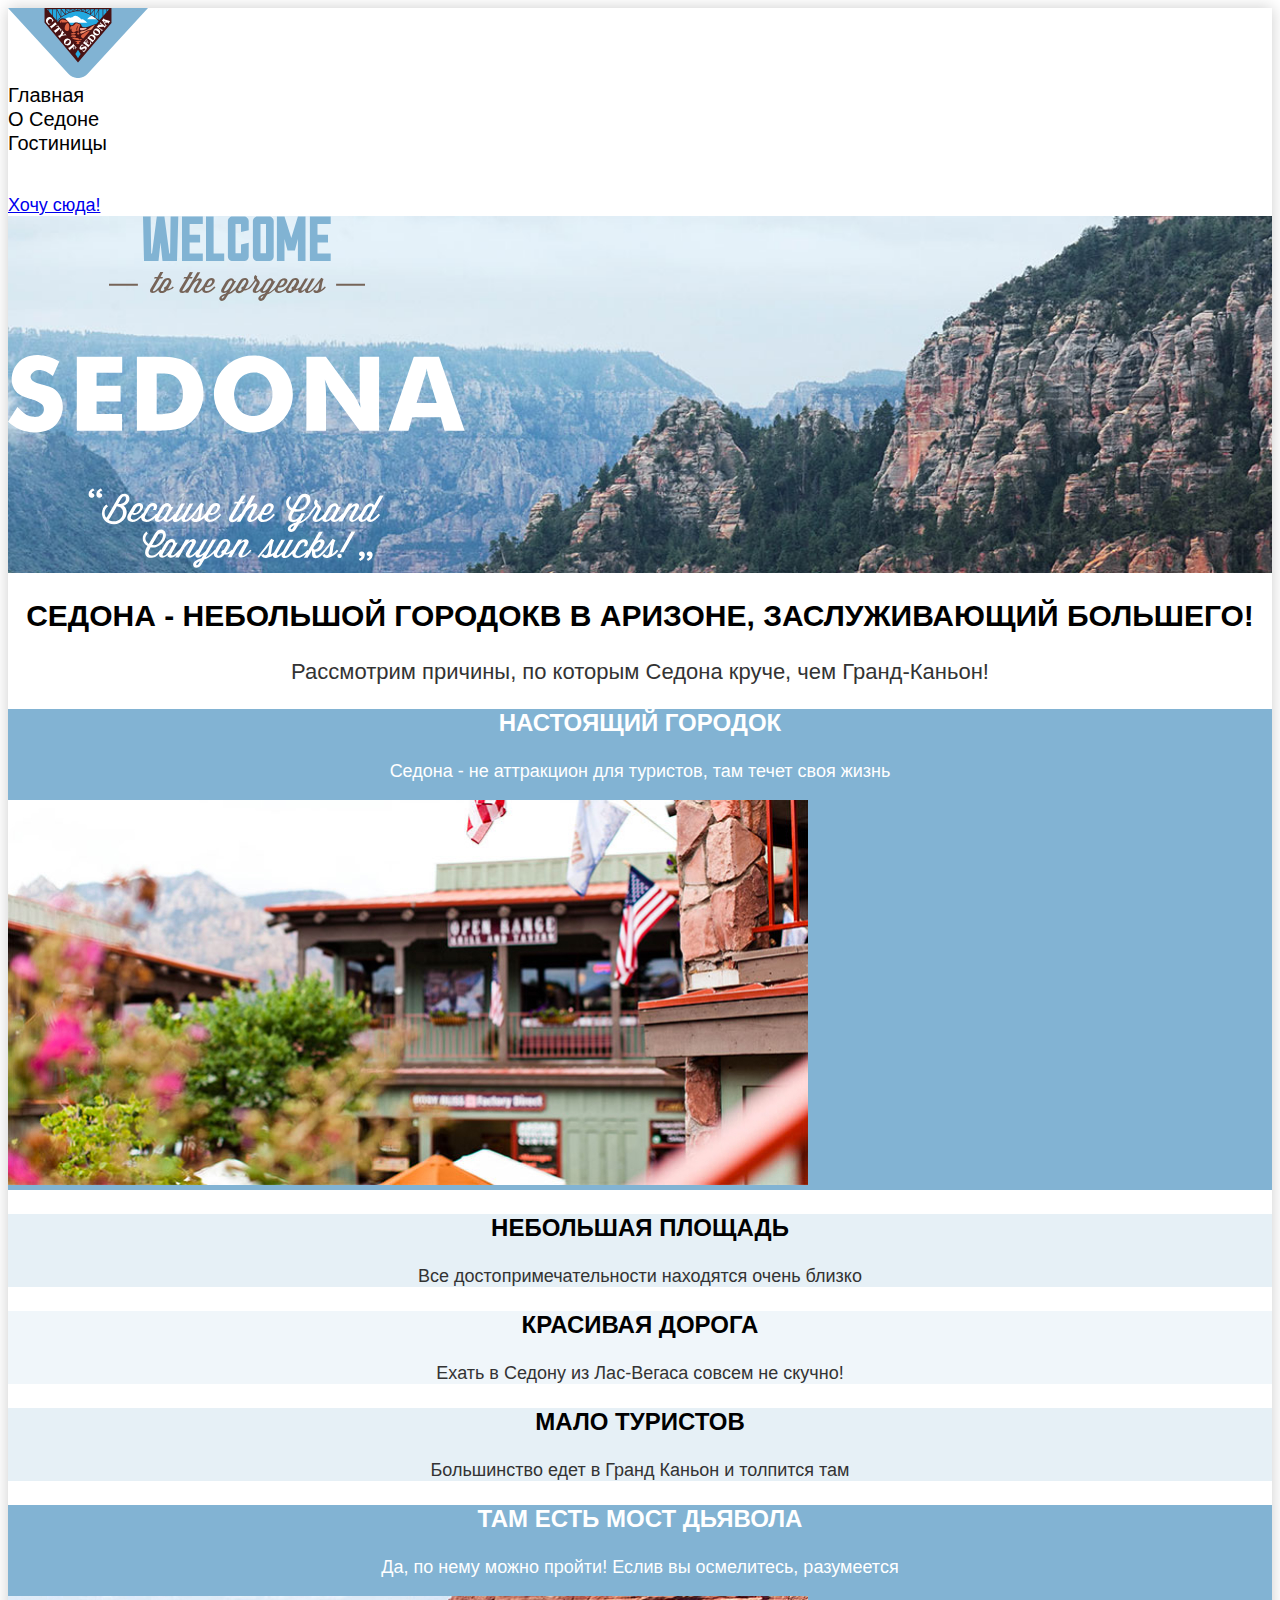
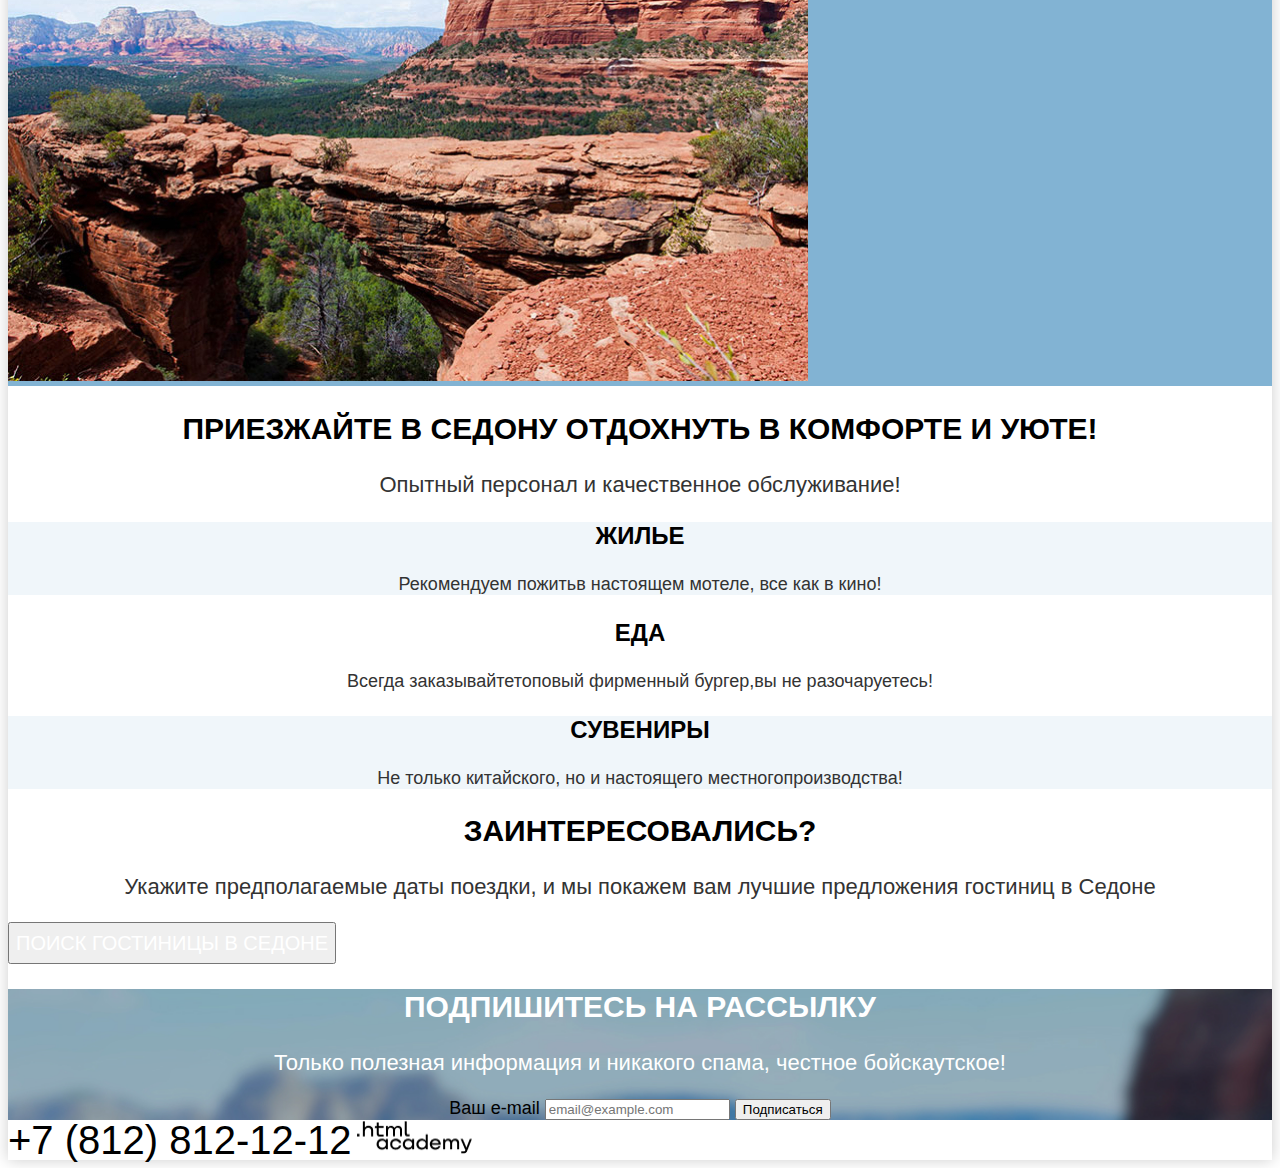
==== commit e7df40ac: "css" ====
--- a/index.html
+++ b/index.html
@@ -25,22 +25,22 @@
         </ul>
 
         <ul class="navigation-list list-reset">
-          <li class="navigation-item">
-            <a class="button navigation-link navigation-link-icon" href="#">
+          <li class="navigation-item navigation-link-search">
+            <a class="button navigation-link" href="#">
               <span class="visually-hidden">
                 Поиск
               </span>
             </a>
           </li>
-          <li class="navigation-item">
-            <a class="navigation-link navigation-link-icon" href="#">
+          <li class="navigation-item navigation-link-heart">
+            <a class="navigation-link" href="#">
               <span class="visually-hidden">
                 Понравилось
               </span>
             </a>
           </li>
           <li class="navigation-item">
-            <a class="button navigation-link navigation-link-icon" href="#">
+            <a class="button navigation-link" href="#">
               Хочу сюда!
             </a>
           </li>
@@ -106,39 +106,35 @@
 
           <section class="interest">
             <h2 class="button interest-title">Заинтересовались?</h2>
-             <p class="interest-subtitle">Укажите предполагаемые даты поездки, и мы покажем вам лучшие предложения гостиниц в Седоне</p>
-              <div class="interest-button">
-                <button type="button">
-                  Поиск гостиницы в Седоне
-                </button>
-              </div>
+            <p class="interest-subtitle">Укажите предполагаемые даты поездки, и мы покажем вам лучшие предложения гостиниц в Седоне</p>
+            <button class="interest-button" type="button">
+              Поиск гостиницы в Седоне
+            </button>
           </section>
 
           <section class="news news-background">
             <h2 class="news-title">Подпишитесь на рассылку</h2>
             <p class="news-subtitle">Только полезная информация и никакого спама, честное бойскаутское!</p>
-            <div class="news-subscribe">
-              <form class="news-search" action="#" method="post">
-                <label for="news-date">Ваш e-mail</label>
-                <input class="field" type="email" id="news-date" name="news-date" placeholder="email@example.com">
-                <button class="button news-button" type="submit">Подписаться</button>
-              </form>
-            </div>
+            <form class="news-search news-subscribe" action="#" method="post">
+              <label for="news-date">Ваш e-mail</label>
+              <input class="field" type="email" id="news-date" name="news-date" placeholder="email@example.com">
+              <button class="button news-button" type="submit">Подписаться</button>
+            </form>
           </section>
 
           <footer class="info">
             <ul class="info-list list-reset">
-              <li class="info-item info-item-vk">
+              <li class="info-item">
                 <a href="https://vk.com/htmlacademy">
                   <span class="visually-hidden">ВКонтакте</span>
                 </a>
               </li>
-              <li class="info-item info-item-telegram">
+              <li class="info-item">
                 <a href="https://t.me/htmlacademy">
                   <span class="visually-hidden">Telegram</span>
                 </a>
               </li>
-              <li class="info-item info-item-youtube">
+              <li class="info-item">
                 <a href="https://www.youtube.com/user/htmlacademyru">
                   <span class="visually-hidden">YouTube</span>
                 </a>
--- a/styles/style.css
+++ b/styles/style.css
@@ -26,6 +26,20 @@
 }
 
 
+.visually-hidden{
+  position: absolute;
+  width: 1px;
+  height: 1px;
+  margin: -1px;
+  border: 0;
+  padding: 0;
+  white-space: nowrap;
+  clip-path: inset(100%);
+  clip: rect(0 0 0 0);
+  overflow: hidden;
+}
+
+
 .list-reset{
   list-style-type: none;
   margin: 0;
@@ -44,23 +58,32 @@
   background-color: #ffffff;
   font-size: 20px;
   line-height: 24px;
-  text-transform: capitalize;
-  text-align: center;
-  text-decoration: none;
-}
-
-
-.navigation-link-icon{
-  color: #000000;
-  background-color: #ffffff;
-  background-image: url("../images/main-header-search.svg"),
-                    url("../images/main-header-heart.svg");
+  text-align: center;
+  text-decoration: none;
+}
+
+
+.navigation-link-search{
+  color: #000000;
+  background-color: #ffffff;
+  background-image: url("../images/main-header-search.svg");
   width: 20px;
   height: 20px;
   background-repeat: no-repeat;
 }
 
 
+.navigation-link-heart{
+  color: #000000;
+  background-color: #ffffff;
+  background-image: url("../images/main-header-heart.svg");
+  width: 20px;
+  height: 20px;
+  background-repeat: no-repeat;
+}
+
+
+
 .hero{
   color: #000000;
   background-color: #ffffff;
@@ -134,7 +157,7 @@
   font-size: 18px;
   line-height: 21px;
   text-align: center;
-  color: #333;
+  color: #333333;
 }
 
 
@@ -255,36 +278,6 @@
 }
 
 
-.info-item-vk{
-  background-image: url("../images/footer-vk.svg");
-  background-repeat: no-repeat;
-  background-size: auto;
-  width: 25px;
-  height: 15px;
-  fill: #83b3d3;
-}
-
-
-.info-item-telegram{
-  background-image: url("../images/footer-telegram.svg");
-  background-repeat: no-repeat;
-  background-size: auto;
-  width: 18px;
-  height: 16px;
-  fill: #83b3d3;
-}
-
-
-.info-item-youtube{
-  background-image: url("../images/footer-youtube.svg");
-  background-repeat: no-repeat;
-  background-size: auto;
-  width: 23px;
-  height: 18px;
-  fill: #83b3d3;
-}
-
-
 .info-contacts{
   color: #000000;
   font-size: 40px;
@@ -324,27 +317,18 @@
 }
 
 
-.breadcrumbs-house{
-  background-image: url("../images/breadcrumbs-house.svg");
-  background-repeat: no-repeat;
-  width: 13px;
-  height: 15px;
-}
-
-
 .breadcrumbs-hotels{
   font-size: 16px;
   line-height: 21px;
   color: #ffffff;
   text-decoration: none;
 }
-/* Не убирается цвет ссылки и подчеркивание */
+
 
 .hotels-filter-title{
   font-weight: 700;
   font-size: 20px;
   line-height: 24px;
-  text-transform: capitalize;
   color: #ffffff;
 }
 
@@ -378,3 +362,176 @@
   line-height: 21px;
   color: #333333;
 }
+
+
+.button-cards{
+  border: 2px solid #000000;
+  border-radius: 4px;
+  padding: 14px 12px;
+  width: 48px;
+  height: 48px;
+}
+
+
+.button-single{
+  border: 2px solid #e5e5e5;
+  border-radius: 4px;
+  padding: 14px 12px;
+  width: 48px;
+  height: 48px;
+}
+
+
+.button-list{
+  border: 2px solid #e5e5e5;
+  border-radius: 4px;
+  padding: 14px 12px;
+  width: 48px;
+  height: 48px;
+}
+
+
+.product-card{
+  border: 1px solid #e6e6e6;
+  border-radius: 4px;
+  padding: 20px;
+  width: 340px;
+  height: 438px;
+}
+
+
+.product-card-image{
+  width: 300px;
+  height: 212px;
+}
+
+
+.product-card-underline{
+  text-decoration: none;
+}
+
+
+.product-card-title{
+  font-weight: 700;
+  font-size: 24px;
+  line-height: 28px;
+  color: #000000;
+}
+
+
+.product-card-type{
+  font-weight: 400;
+  font-size: 18px;
+  line-height: 21px;
+  color: #333333;
+}
+
+
+.product-card-price{
+  font-weight: 400;
+  font-size: 18px;
+  line-height: 117%;
+  text-align: right;
+  color: #333333
+}
+
+
+.product-card-info-button{
+  border-radius: 4px;
+  padding: 8px 50px;
+  width: 140px;
+  height: 36px;
+  text-decoration: none;
+  background:#756157;
+
+  font-weight: 700;
+  font-size: 16px;
+  line-height: 20px;
+  text-transform: uppercase;
+  text-align: center;
+  color: #ffffff;
+}
+
+
+
+.product-card-like-button{
+  border-radius: 4px;
+  padding: 8px 50px;
+  width: 140px;
+  height: 36px;
+  background: #82b3d3;
+
+  font-weight: 700;
+  font-size: 16px;
+  line-height: 20px;
+  text-transform: uppercase;
+  text-align: center;
+  color: #ffffff;
+}
+
+
+.product-card-like-button-green{
+  border-radius: 4px;
+  padding: 8px 50px;
+  width: 140px;
+  height: 36px;
+  background: #7db54f;
+
+  font-weight: 700;
+  font-size: 16px;
+  line-height: 20px;
+  text-transform: uppercase;
+  text-align: center;
+  color: #ffffff;
+}
+/* Селектор со звездочками */
+
+
+.product-card-rating{
+  border-radius: 4px;
+  width: 140px;
+  height: 37px;
+  background: #f2f2f2;
+
+  font-weight: 400;
+  font-size: 16px;
+  line-height: 20px;
+  text-transform: uppercase;
+  text-align: center;
+  color: #333333;
+}
+
+
+.pagination-link{
+  text-decoration: none;
+}
+
+
+.pagination-grey{
+  border-radius: 4px;
+  width: 60px;
+  height: 60px;
+  background: #f2f2f2;
+
+  font-weight: 700;
+  font-size: 20px;
+  line-height: 36px;
+  text-transform: uppercase;
+  text-align: center;
+  color: #000000;
+}
+
+
+.pagination-blue{
+  border-radius: 4px;
+  width: 60px;
+  height: 60px;
+  background: #82b3d3;
+
+  font-weight: 700;
+  font-size: 20px;
+  line-height: 36px;
+  text-transform: uppercase;
+  text-align: center;
+  color: #ffffff;
+}
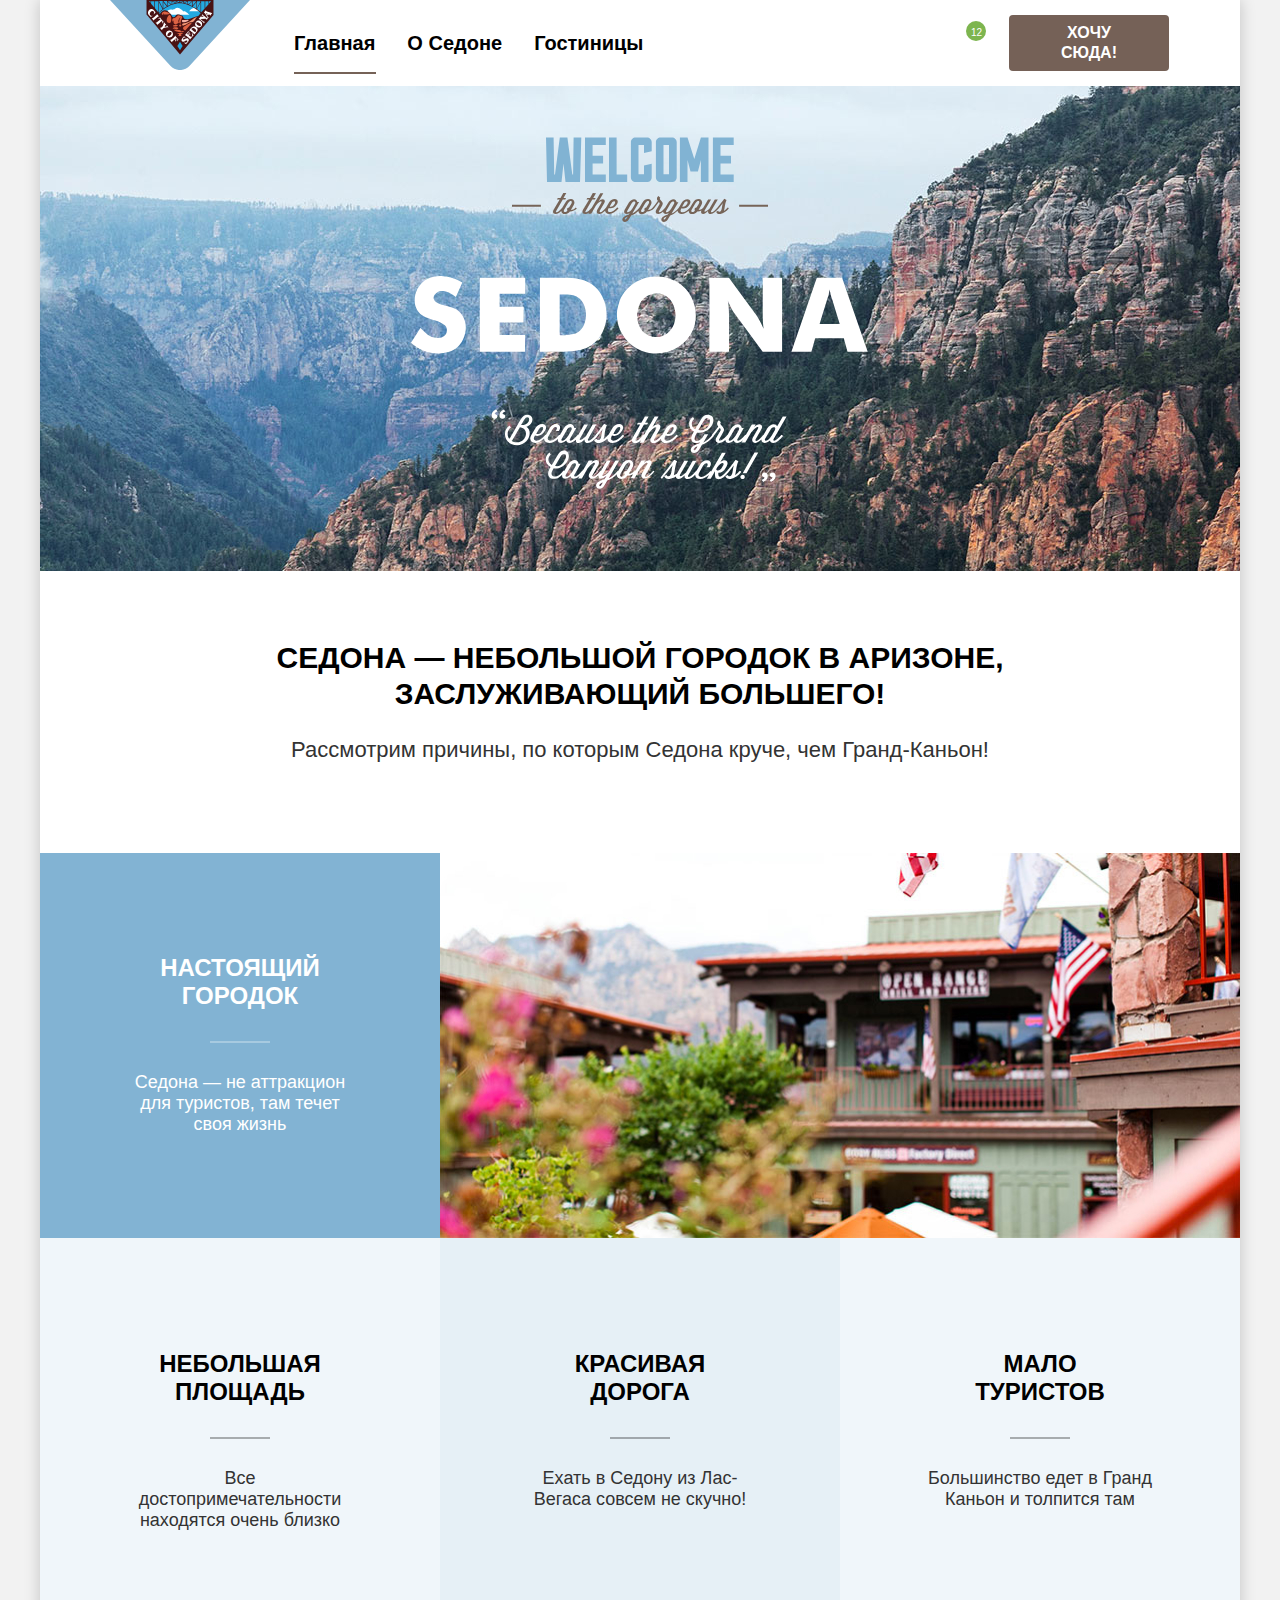
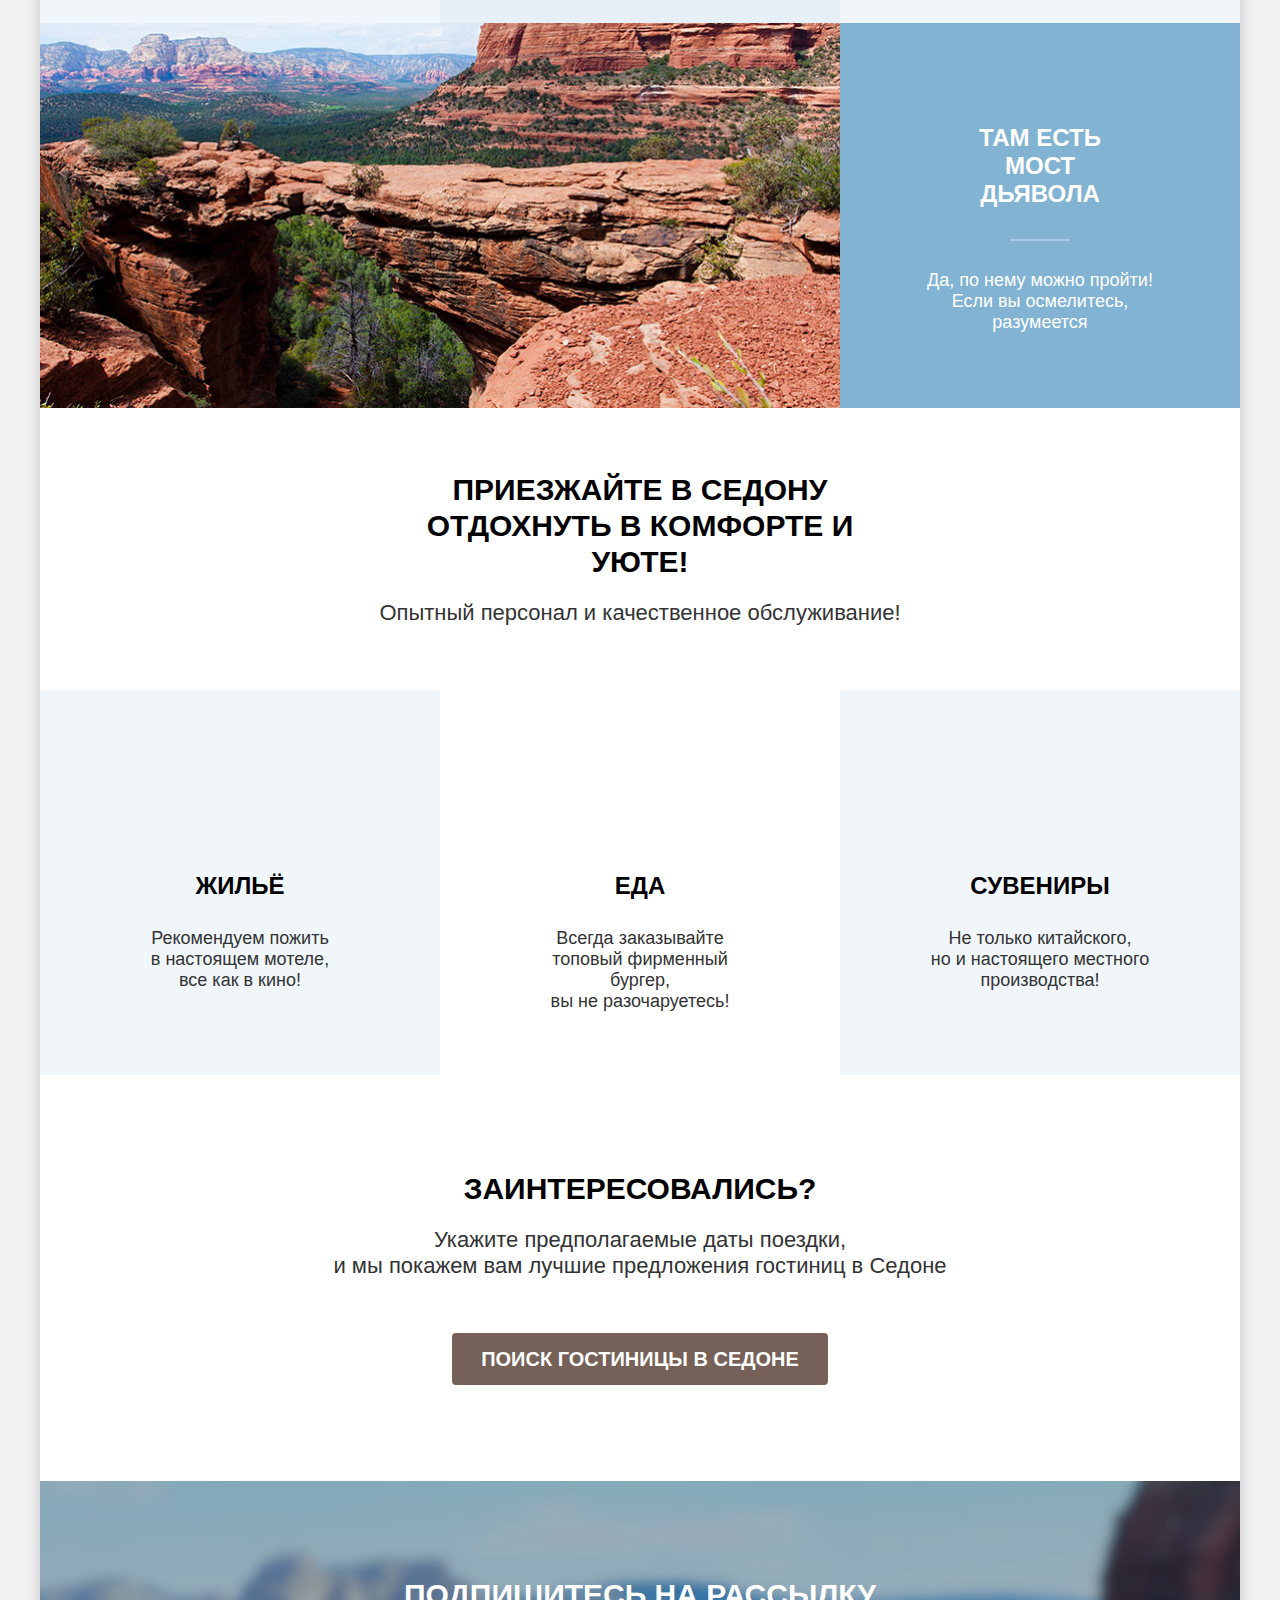
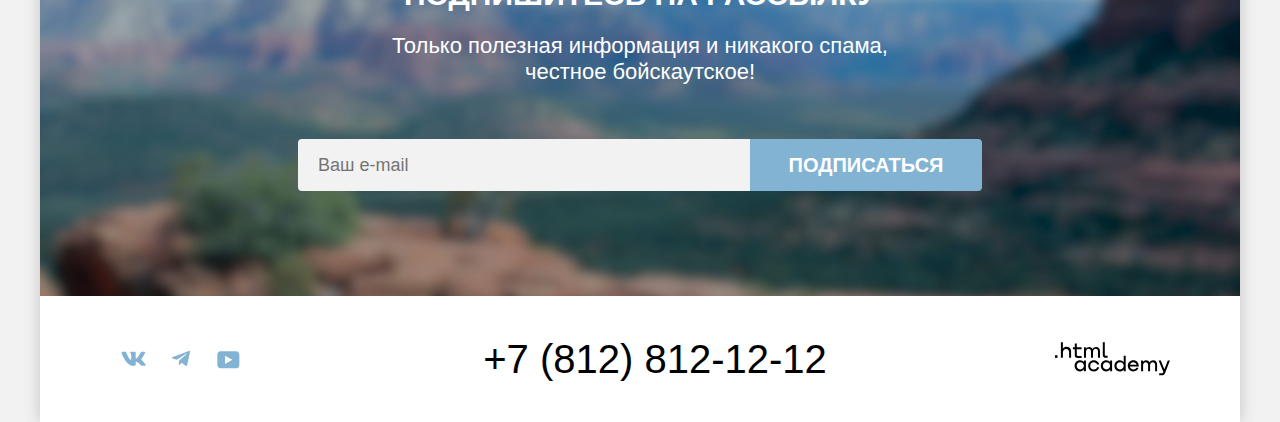
==== commit a2c26d51: "123123" ====
--- a/index.html
+++ b/index.html
@@ -3,18 +3,19 @@
   <head>
     <meta charset="utf-8">
     <link rel="stylesheet" href="styles/style.css">
+    <link rel="icon" href="favicon.ico">
     <title>Sedona</title>
   </head>
 
   <body>
-    <header class="page-header">
+    <header class="page-header container" data-test="header">
       <nav class="navigation">
-        <a href="index.html">
-          <img src="images/logo.svg" alt="Логотип" width="140" height="70">
+        <a class="logo" href="index.html">
+          <img class="logotype" src="images/logo.svg" alt="Логотип" width="140" height="70">
         </a>
-        <ul class="navigation-list list-reset">
-          <li class="navigation-item">
-            <a class="navigation-link navigation-link-words" href="index.html">Главная</a>
+        <ul class="navigation-list navigation-list-one list-reset">
+          <li class="navigation-item">
+            <a class="navigation-link navigation-link-words navigation-link-current" href="index.html">Главная</a>
           </li>
           <li class="navigation-item">
             <a class="navigation-link navigation-link-words" href="#">О Седоне</a>
@@ -24,7 +25,7 @@
           </li>
         </ul>
 
-        <ul class="navigation-list list-reset">
+        <ul class="navigation-list navigation-user list-reset">
           <li class="navigation-item navigation-link-search">
             <a class="button navigation-link" href="#">
               <span class="visually-hidden">
@@ -33,14 +34,15 @@
             </a>
           </li>
           <li class="navigation-item navigation-link-heart">
-            <a class="navigation-link" href="#">
-              <span class="visually-hidden">
-                Понравилось
-              </span>
-            </a>
-          </li>
-          <li class="navigation-item">
-            <a class="button navigation-link" href="#">
+            <span class="item-twelve">12</span>
+              <a class="navigation-link" href="#">
+                <span class="visually-hidden">
+                  Понравилось
+                </span>
+              </a>
+          </li>
+          <li class="navigation-item">
+            <a class="button navigation-link navigation-link-brown" href="#">
               Хочу сюда!
             </a>
           </li>
@@ -48,107 +50,198 @@
       </nav>
     </header>
 
-    <main class="main-index">
-
-      <section class="hero">
-          <h1 class="visually-hidden">Добро пожаловать в Седону!</h1>
-          <img src="images/main-welcome.svg" alt="приветствие" width="458" height="352">
-      </section>
-
-      <section class="advantages">
-        <h2 class="advantages-title">Седона - небольшой городокв в Аризоне, заслуживающий большего!</h2>
-          <p class="advantages-subtitle">Рассмотрим причины, по которым Седона круче, чем Гранд-Каньон!</p>
-          <ul class="advantages-list list-reset">
-            <li class="advantages-item advantages-item-blue">
+    <main class="main-index container main-container" data-test="main">
+
+      <section class="hero" data-test="hero">
+        <h1 class="visually-hidden">Добро пожаловать в Седону!</h1>
+        <img class="hero-welcome" src="images/main-welcome.svg" alt="приветствие" width="458" height="352">
+      </section>
+
+      <section class="advantages" data-test="advantages">
+        <h2 class="advantages-title">Седона — небольшой городок в Аризоне, заслуживающий большего!</h2>
+        <p class="advantages-subtitle">Рассмотрим причины, по которым Седона круче, чем Гранд-Каньон!</p>
+        <ul class="advantages-list list-reset">
+          <li class="advantages-item advantages-item-blue">
+            <div class="advantages-connect">
               <h3 class="advantages-reason advantages-reason-white">Настоящий городок</h3>
-              <p class="advantages-description advantages-description-white">Седона - не аттракцион для туристов, там течет своя жизнь</p>
-              <img src="images/section-building.jpg" alt="Американские кафе в стилизации двухвековой давности на фоне гор"
-              width="800" height="385">
-            </li>
-            <li class="advantages-item">
-              <h3 class="advantages-reason">Небольшая площадь</h3>
-              <p class="advantages-description">Все достопримечательности находятся очень близко</p>
-            </li>
-            <li class="advantages-item">
-              <h3 class="advantages-reason">Красивая дорога</h3>
-              <p class="advantages-description">Ехать в Седону из Лас-Вегаса совсем не скучно!</p>
-            </li>
-            <li class="advantages-item">
-              <h3 class="advantages-reason">Мало туристов</h3>
-              <p class="advantages-description">Большинство едет в Гранд Каньон и толпится там</p>
-            </li>
-            <li class="advantages-item advantages-item-blue">
+              <p class="advantages-description advantages-description-white">Седона — не аттракцион для туристов, там течет своя жизнь</p>
+            </div>
+            <img class="advantages-picture" src="images/section-building.jpg" alt="Американские кафе в стилизации двухвековой давности на фоне гор"
+            width="800" height="385">
+          </li>
+          <li class="advantages-item advantages-item-pale">
+            <h3 class="advantages-reason advantages-reason-pale">Небольшая площадь</h3>
+            <p class="advantages-description advantages-description-pale">Все достопримечательности находятся очень близко</p>
+          </li>
+          <li class="advantages-item">
+            <h3 class="advantages-reason advantages-reason-pale">Красивая дорога</h3>
+            <p class="advantages-description advantages-description-pale">Ехать в Седону из Лас-Вегаса совсем не скучно!</p>
+          </li>
+          <li class="advantages-item advantages-item-pale">
+            <h3 class="advantages-reason advantages-reason-pale">Мало туристов</h3>
+            <p class="advantages-description advantages-description-pale">Большинство едет в Гранд Каньон и толпится там</p>
+          </li>
+          <li class="advantages-item advantages-item-blue">
+            <div class="advantages-connect">
               <h3 class="advantages-reason advantages-reason-white">Там есть мост Дьявола</h3>
-              <p class="advantages-description advantages-description-white">Да, по нему можно пройти! Еслив вы осмелитесь, разумеется</p>
-              <img src="images/section-mountains.jpg" alt="Горы вперемешку с деревьями" width="800" height="385">
-            </li>
-          </ul>
-      </section>
-
-          <section class="comfort">
-            <h2 class="comfort-title">Приезжайте в Седону отдохнуть в комфорте и уюте!</h2>
-            <p class="comfort-subtitle">Опытный персонал и качественное обслуживание!</p>
-            <ul class="comfort-list list-reset">
-              <li class="comfort-item">
-                <h3 class="comfort-reason">Жилье</h3>
-                <p class="comfort-description">Рекомендуем пожитьв настоящем мотеле, все как в кино!</p>
-              </li>
-              <li class="comfort-item">
-                <h3 class="comfort-reason">Еда</h3>
-                <p class="comfort-description">Всегда заказывайтетоповый фирменный бургер,вы не разочаруетесь!</p>
-              </li>
-              <li class="comfort-item">
-                <h3 class="comfort-reason">Сувениры</h3>
-                <p class="comfort-description">Не только китайского, но и настоящего местногопроизводства!</p>
-              </li>
-            </ul>
-          </section>
-
-          <section class="interest">
-            <h2 class="button interest-title">Заинтересовались?</h2>
-            <p class="interest-subtitle">Укажите предполагаемые даты поездки, и мы покажем вам лучшие предложения гостиниц в Седоне</p>
-            <button class="interest-button" type="button">
-              Поиск гостиницы в Седоне
-            </button>
-          </section>
-
-          <section class="news news-background">
-            <h2 class="news-title">Подпишитесь на рассылку</h2>
-            <p class="news-subtitle">Только полезная информация и никакого спама, честное бойскаутское!</p>
-            <form class="news-search news-subscribe" action="#" method="post">
-              <label for="news-date">Ваш e-mail</label>
-              <input class="field" type="email" id="news-date" name="news-date" placeholder="email@example.com">
-              <button class="button news-button" type="submit">Подписаться</button>
-            </form>
-          </section>
-
-          <footer class="info">
-            <ul class="info-list list-reset">
-              <li class="info-item">
-                <a href="https://vk.com/htmlacademy">
-                  <span class="visually-hidden">ВКонтакте</span>
-                </a>
-              </li>
-              <li class="info-item">
-                <a href="https://t.me/htmlacademy">
-                  <span class="visually-hidden">Telegram</span>
-                </a>
-              </li>
-              <li class="info-item">
-                <a href="https://www.youtube.com/user/htmlacademyru">
-                  <span class="visually-hidden">YouTube</span>
-                </a>
-              </li>
-            </ul>
-                <a class="info-contacts" href="tel:+78128121212">+7 (812) 812-12-12</a>
-                <a class="info-academy" href="https://htmlacademy.ru/">
-                  <img src="images/footer-academy.png" alt="логотип htmlacademy" width="115" height="33">
-                </a>
-
-          </footer>
-
+              <p class="advantages-description advantages-description-white">Да, по нему можно пройти! Если вы осмелитесь, разумеется</p>
+            </div>
+            <img class="advantages-picture" src="images/section-mountains.jpg" alt="Горы вперемешку с деревьями" width="800" height="385">
+          </li>
+        </ul>
+      </section>
+
+      <section class="comfort" data-test="comfort">
+        <h2 class="comfort-title">Приезжайте в Седону отдохнуть в комфорте и уюте!</h2>
+        <p class="comfort-subtitle">Опытный персонал и качественное обслуживание!</p>
+        <ul class="comfort-list list-reset">
+          <li class="comfort-item">
+            <h3 class="comfort-reason reason-house">Жильё</h3>
+            <p class="comfort-description">Рекомендуем пожить<br>в настоящем мотеле,<br>все как в кино!</p>
+          </li>
+          <li class="comfort-item">
+            <h3 class="comfort-reason reason-food">Еда</h3>
+            <p class="comfort-description">Всегда заказывайте<br>топовый фирменный бургер,<br>вы не разочаруетесь!</p>
+          </li>
+          <li class="comfort-item">
+            <h3 class="comfort-reason reason-gift">Сувениры</h3>
+            <p class="comfort-description">Не только китайского,<br>но и настоящего местного<br>производства!</p>
+          </li>
+        </ul>
+      </section>
+
+      <section class="interest" data-test="interest">
+        <h2 class="button interest-title">Заинтересовались?</h2>
+        <p class="interest-subtitle">Укажите предполагаемые даты поездки,<br>и мы покажем вам лучшие предложения гостиниц в Седоне</p>
+        <button class="interest-button" type="button">
+          Поиск гостиницы в Седоне
+        </button>
+      </section>
+
+      <section class="news news-background" data-test="news">
+        <h2 class="news-title">Подпишитесь на рассылку</h2>
+        <p class="news-subtitle">Только полезная информация и никакого спама, честное бойскаутское!</p>
+        <form class="news-search" action="https://echo.htmlacademy.ru" method="post">
+          <label class="visually-hidden" for="news-date">Ваш e-mail</label>
+          <input class="field field-index" type="email" id="news-date" name="news-date" placeholder="Ваш e-mail">
+          <button class="button news-button" type="submit">Подписаться</button>
+        </form>
+      </section>
     </main>
 
+    <footer class="info container" data-test="footer">
+      <ul class="info-list list-reset">
+        <li class="info-item">
+          <a class="info-link info-link-vk" href="https://vk.com/htmlacademy">
+            <svg width="25" height="15" viewBox="0 0 25 15" fill="none" xmlns="http://www.w3.org/2000/svg">
+              <path fill-rule="evenodd" clip-rule="evenodd" d="M24.1165 1.80445C24.2825 1.25845 24.1165 0.856445 23.3215 0.856445H20.6965C20.0285 0.856445 19.7205 1.20345 19.5535 1.58645C19.5535 1.58645 18.2185 4.78245 16.3275 6.85845C15.7155 7.46045 15.4375 7.65145 15.1035 7.65145C14.9365 7.65145 14.6855 7.46045 14.6855 6.91345V1.80445C14.6855 1.14845 14.5015 0.856445 13.9455 0.856445H9.8175C9.4005 0.856445 9.1495 1.16045 9.1495 1.44945C9.1495 2.07045 10.0955 2.21445 10.1925 3.96245V7.76045C10.1925 8.59345 10.0395 8.74444 9.7055 8.74444C8.8155 8.74444 6.6505 5.53345 5.3655 1.85945C5.1165 1.14445 4.8645 0.856445 4.1935 0.856445H1.5665C0.816504 0.856445 0.666504 1.20345 0.666504 1.58645C0.666504 2.26845 1.5565 5.65645 4.8115 10.1374C6.9815 13.1974 10.0365 14.8564 12.8195 14.8564C14.4885 14.8564 14.6945 14.4884 14.6945 13.8534V11.5404C14.6945 10.8034 14.8525 10.6564 15.3815 10.6564C15.7715 10.6564 16.4385 10.8484 17.9965 12.3234C19.7765 14.0724 20.0695 14.8564 21.0715 14.8564H23.6965C24.4465 14.8564 24.8225 14.4884 24.6065 13.7604C24.3685 13.0364 23.5185 11.9854 22.3915 10.7384C21.7795 10.0284 20.8615 9.26345 20.5825 8.88045C20.1935 8.38945 20.3045 8.17044 20.5825 7.73345C20.5825 7.73345 23.7825 3.30745 24.1155 1.80445H24.1165Z" fill="#83B3D3" />
+            </svg>
+            <span class="visually-hidden">ВКонтакте</span>
+          </a>
+        </li>
+        <li class="info-item">
+          <a class="info-link info-link-telegram" href="https://t.me/htmlacademy">
+            <svg width="18" height="16" viewBox="0 0 18 16" fill="none" xmlns="http://www.w3.org/2000/svg">
+              <path d="M16.785 0.955705L0.840489 7.1042C-0.247661 7.54126 -0.241365 8.14828 0.640845 8.41897L4.73445 9.69597L14.2058 3.72014C14.6537 3.44766 15.0629 3.59424 14.7265 3.89281L7.05283 10.8183H7.05103L7.05283 10.8192L6.77045 15.0387C7.18413 15.0387 7.36669 14.8489 7.59871 14.625L9.58705 12.6915L13.7229 15.7464C14.4855 16.1664 15.0332 15.9506 15.2229 15.0405L17.9379 2.2453C18.2158 1.13107 17.5126 0.626562 16.785 0.955705Z" fill="#83B3D3" />
+            </svg>
+            <span class="visually-hidden">Telegram</span>
+          </a>
+        </li>
+        <li class="info-item">
+          <a class="info-link info-link-youtube" href="https://www.youtube.com/user/htmlacademyru">
+            <svg width="23" height="18" viewBox="0 0 23 18" fill="none" xmlns="http://www.w3.org/2000/svg">
+              <path d="M18.9405 0.356445H3.50763C1.64693 0.356445 0.333496 1.9502 0.333496 3.75645V13.8502C0.333496 15.7627 1.64693 17.3564 3.50763 17.3564H19.1594C20.8012 17.3564 22.3335 15.7627 22.3335 13.9564V3.75645C22.1146 1.9502 20.8012 0.356445 18.9405 0.356445ZM7.99519 12.8939V4.81894L15.3285 8.85645L7.99519 12.8939Z" fill="#83B3D3" />
+            </svg>
+            <span class="visually-hidden">YouTube</span>
+          </a>
+        </li>
+      </ul>
+      <a class="info-contacts" href="tel:+78128121212">+7 (812) 812-12-12</a>
+      <a class="info-academy" href="https://htmlacademy.ru/">
+        <svg width="115" height="34" viewBox="0 0 115 34" fill="none" xmlns="http://www.w3.org/2000/svg">
+          <path d="M0 13.2564V15.8564H2.5V13.2564H0Z" fill="black" />
+          <path d="M11.6 4.85645C10 4.85645 8.8 5.55645 8 6.55645H7.9V0.356445H5.9V15.8564H7.9V10.5564C7.9 8.45645 9.2 6.95645 11.2 6.95645C13 6.95645 14.1 8.35645 14.1 10.1564V15.8564H16.1V9.75644C16.2 6.75644 14.3 4.85645 11.6 4.85645Z" fill="black" />
+          <path d="M26.6 5.15645H21.8V1.45645H19.8V5.25645H17.9V7.25645H19.8V13.2564C19.8 14.9564 20.8 15.9564 22.5 15.9564H26.6V13.9564H22.9C22.2 13.9564 21.8 13.5564 21.8 12.8564V7.15645H26.6V5.15645Z" fill="black" />
+          <path d="M41.1 4.95645C39.5 4.95645 38.2 5.75644 37.6 7.05645H37.5C36.9 5.85645 35.7 4.95645 34.1 4.95645C32.7 4.95645 31.6 5.75645 31 6.75645H30.9V5.15645H29V15.7564H31V10.3564C31 8.35645 32 6.85645 33.6 6.85645C35.1 6.85645 36 7.85645 36 9.45645V15.7564H38V10.1564C38 7.75645 39.4 6.85645 40.6 6.85645C42.1 6.85645 43 7.85645 43 9.45645V15.7564H45V9.25644C45.1 6.75644 43.6 4.95645 41.1 4.95645Z" fill="black" />
+          <path d="M47.8 13.0564C47.8 14.7564 48.8 15.7564 50.6 15.7564H52.6V13.7564H50.9C50.2 13.7564 49.8 13.3564 49.8 12.6564V0.356445H47.8V13.0564Z" fill="black" />
+          <path d="M28.9 20.0564C28 18.9564 26.7 18.2564 25 18.2564C21.9 18.2564 19.6 20.5564 19.6 23.8564C19.6 27.1564 21.9 29.4564 25 29.4564C26.8 29.4564 28 28.6564 28.8 27.5564H28.9V29.1564H30.9V18.5564H28.9V20.0564ZM25.3 27.4564C23.1 27.4564 21.7 25.8564 21.7 23.8564C21.7 21.8564 23.1 20.2564 25.3 20.2564C27.5 20.2564 28.9 21.8564 28.9 23.8564C28.9 25.7564 27.5 27.4564 25.3 27.4564Z" fill="black" />
+          <path d="M44.2 22.3564C43.7 19.9564 41.6 18.2564 38.8 18.2564C35.4 18.2564 33.2 20.7564 33.2 23.8564C33.2 26.9564 35.4 29.4564 38.8 29.4564C41.6 29.4564 43.7 27.6564 44.2 25.2564H42.1C41.7 26.5564 40.4 27.5564 38.8 27.5564C36.6 27.5564 35.2 25.9564 35.2 23.9564C35.2 21.9564 36.6 20.3564 38.8 20.3564C40.4 20.3564 41.6 21.3564 42.1 22.5564H44.2V22.3564Z" fill="black" />
+          <path d="M55.1 20.0564C54.2 18.9564 52.9 18.2564 51.2 18.2564C48.1 18.2564 45.8 20.5564 45.8 23.8564C45.8 27.1564 48.1 29.4564 51.2 29.4564C53 29.4564 54.2 28.6564 55 27.5564H55.1V29.1564H57.1V18.5564H55.1V20.0564ZM51.5 27.4564C49.3 27.4564 47.9 25.8564 47.9 23.8564C47.9 21.8564 49.3 20.2564 51.5 20.2564C53.7 20.2564 55.1 21.8564 55.1 23.8564C55.1 25.7564 53.6 27.4564 51.5 27.4564Z" fill="black" />
+          <path d="M68.7 20.1564C67.8 19.0564 66.5 18.2564 64.8 18.2564C61.7 18.2564 59.4 20.5564 59.4 23.8564C59.4 27.1564 61.6 29.4564 64.8 29.4564C66.5 29.4564 67.8 28.6564 68.6 27.6564H68.7V29.1564H70.7V13.7564H68.7V20.1564ZM65.1 27.4564C62.9 27.4564 61.5 25.8564 61.5 23.8564C61.5 21.8564 62.9 20.2564 65.1 20.2564C67.3 20.2564 68.7 21.8564 68.7 23.8564C68.6 25.8564 67.2 27.4564 65.1 27.4564Z" fill="black" />
+          <path d="M78.3 18.2564C75 18.2564 72.8 20.7564 72.8 23.8564C72.8 26.8564 74.9 29.4564 78.3 29.4564C80.8 29.4564 82.8 28.1564 83.5 25.8564H81.4C80.9 26.8564 79.8 27.4564 78.4 27.4564C76.5 27.4564 75.1 26.1564 75 24.5564H83.8C84 20.9564 81.8 18.2564 78.3 18.2564ZM78.3 20.1564C80 20.1564 81.3 21.1564 81.6 22.7564H75.1C75.4 21.2564 76.6 20.1564 78.3 20.1564Z" fill="black" />
+          <path d="M98.2 18.2564C96.6 18.2564 95.3 19.0564 94.6 20.2564H94.5C93.9 19.0564 92.7 18.2564 91.1 18.2564C89.7 18.2564 88.6 18.9564 88 20.0564V18.5564H86.1V29.1564H88.1V23.7564C88.1 21.7564 89.1 20.3564 90.7 20.2564C92.2 20.2564 93.1 21.2564 93.1 22.8564V29.1564H95.1V23.5564C95.1 21.1564 96.5 20.2564 97.7 20.2564C99.2 20.2564 100.1 21.2564 100.1 22.8564V29.1564H102.1V22.6564C102.2 20.0564 100.7 18.2564 98.2 18.2564Z" fill="black" />
+          <path d="M109.4 27.3564L105.8 18.4564H103.6L108.4 30.0564C108.1 30.9564 107.7 31.2564 106.7 31.2564H104.2V33.2564H106.7C108.5 33.2564 109.5 32.4564 110.2 30.6564L114.9 18.4564H112.8L109.4 27.3564Z" fill="black" />
+        </svg>
+      </a>
+    </footer>
+
+    <div class="modal modal--close">
+      <div class="modal-wrapper">
+        <h3 class="modal-title">Поиск гостиницы в Седоне</h3>
+        <button class="modal-close-button" type="button">
+          <span class="visually-hidden">Закрыть</span>
+        </button>
+        <form class="settings-form" action="https://echo.htmlacademy.ru/" method="post">
+          <div class="settings-holder">
+            <label class="settings-attribute" for="settings-date-in">Дата заезда:</label>
+            <input class="settings-date-border" type="text" name="settings-date-in" id="settings-date-in" placeholder="Укажите дату" value="27 апреля 2020">
+            <span class="settings-error">Мы не можем отправить вас в прошлое.</span>
+          </div>
+          <div class="settings-holder">
+            <label class="settings-attribute" for="settings-date-out">Дата выезда:</label>
+            <input class="settings-date-border" type="text" name="settings-date-out" id="settings-date-out" placeholder="Укажите дату" value="1 сентября 2023">
+            <span class="settings-accept">На эти даты есть свободные номера. Пока есть.</span>
+          </div>
+          <div class="settings-age">
+            <div class="settings-adult">
+              <label class="settings-attribute" for="settings-date-adult">Взрослые:</label>
+              <div class="minmax">
+                <button class="settings-minus" type="button">
+                  <svg class="minus" width="14" height="2" viewBox="0 0 14 2" fill="none" xmlns="http://www.w3.org/2000/svg">
+                    <path d="M0 0L0 2L14 2V0L0 0Z" fill="#756157" fill-opacity="0.3" />
+                  </svg>
+                </button>
+                <input class="settings-age-border" type="number" step="1" min="0" name="settings-date-adult" id="settings-date-adult" value="2">
+                <button class="settings-plus" type="button">
+                  <svg class="plus" width="14" height="14" viewBox="0 0 14 14" fill="none" xmlns="http://www.w3.org/2000/svg">
+                    <path d="M14 6H8V0H6V6H0V8H6V14H8V8H14V6Z" fill="#756157" fill-opacity="0.3" />
+                  </svg>
+                </button>
+              </div>
+            </div>
+            <div class="settings-child">
+              <span class="form-label form-label-icon">
+                <label class="settings-attribute settings-attribute-child" for="settings-date-child">Дети:</label>
+                <span class="tooltip">
+                  <button class="tooltip-toggle" type="button" aria-labelledby="tooltip-label-date">
+                    <svg class="tooltip-icon" width="26" height="26" viewBox="0 0 26 26" fill="none" xmlns="http://www.w3.org/2000/svg">
+                      <path fill-rule="evenodd" clip-rule="evenodd" d="M12 7H14V9H12V7ZM14 19H12V10H14V19Z" fill="white"/>
+                      </svg>
+                  </button>
+                  <span class="tooltip-text" role="tooltip" id="tooltip-label-date">
+                    Укажите количество детей, которые будут с вами, возраст которых от 6 до 18 лет.
+                    Дети до 6 лет размещаются бесплатно.
+                  </span>
+                </span>
+              </span>
+              <button class="settings-minus" type="button">
+                <svg class="minus" width="14" height="2" viewBox="0 0 14 2" fill="none" xmlns="http://www.w3.org/2000/svg">
+                  <path d="M0 0L0 2L14 2V0L0 0Z" fill="#756157" fill-opacity="0.3" />
+                </svg>
+              </button>
+              <input class="settings-age-border" type="number" step="1" min="0" name="settings-date-adult" id="settings-date-child" value="2">
+              <button class="settings-plus" type="button">
+                <svg class="plus" width="14" height="14" viewBox="0 0 14 14" fill="none" xmlns="http://www.w3.org/2000/svg">
+                  <path d="M14 6H8V0H6V6H0V8H6V14H8V8H14V6Z" fill="#756157" fill-opacity="0.3" />
+                </svg>
+              </button>
+            </div>
+          </div>
+          <button class="button settings-find-border" type="submit">Найти</button>
+        </form>
+      </div>
+    </div>
+
   </body>
 
 </html>
--- a/styles/style.css
+++ b/styles/style.css
@@ -535,3 +535,2464 @@
   text-align: center;
   color: #ffffff;
 }
+@font-face {
+  font-family: "PT Sans";
+  font-weight: 400;
+  font-style: normal;
+  src: url("../fonts/ptsans-400.woff2") format("woff2");
+  font-display: swap;
+}
+
+
+@font-face {
+  font-family: "PT Sans";
+  font-weight: 700;
+  font-style: normal;
+  src: url("../fonts/ptsans-700.woff2") format("woff2");
+  font-display: swap;
+}
+
+
+html{
+  background-color: #f2f2f2;
+  height: 100%;
+}
+
+
+body{
+  font-family: "PT Sans", "Arial", sans-serif;
+  font-size: 18px;
+  line-height: 21px;
+  color: #000000;
+  background-color: #ffffff;
+  box-shadow:  0 0 15px 0 rgba(0, 0, 0, 0.2);
+  width: 1200px;
+
+  margin: 0 auto;
+  display: flex;
+  flex-direction: column;
+  min-height: 100%;
+}
+
+
+.container{
+  margin: 0 auto;
+  width: 1200px;
+}
+
+
+*,
+*::before
+*::after{
+  box-sizing: border-box;
+}
+
+
+.visually-hidden{
+  position: absolute;
+  width: 1px;
+  height: 1px;
+  margin: -1px;
+  border: 0;
+  padding: 0;
+  white-space: nowrap;
+  clip-path: inset(100%);
+  clip: rect(0 0 0 0);
+  overflow: hidden;
+}
+
+
+.list-reset{
+  list-style-type: none;
+  margin: 0;
+  padding: 0;
+}
+
+
+.page-header {
+  color: #000000;
+  background: #ffffff;
+}
+
+
+.logo{
+  margin: -10px 28px 0 70px;
+}
+
+
+.logo:hover{
+  opacity: 0.8;
+  cursor: pointer;
+}
+
+.logo:focus{
+  opacity: 0.6;
+}
+
+
+.logotype{
+  width: 140px;
+  height: 70px;
+  position: relative;
+  top: 10px;
+}
+
+
+.navigation{
+  display: flex;
+  width: 1200px;
+  margin: 0 auto;
+}
+
+
+.navigation-list-one a:hover{
+  color: rgba(0, 0, 0, 0.8);
+  outline: none;
+  cursor: pointer;
+}
+
+
+.navigation-list-one a:focus{
+  color: rgba(0, 0, 0, 0.6);
+  outline: none;
+}
+
+
+.navigation-list{
+  display: flex;
+  flex-flow: row wrap;
+  align-items: center;
+
+
+  width: 507px;
+  margin: 0;
+  padding: 0;
+}
+
+
+.navigation-item{
+  position: relative;
+  margin: 15px 6px;
+}
+
+
+.navigation-item:last-child{
+  margin-right: 0;
+}
+
+
+.navigation-link{
+  text-decoration: none;
+  color: #000000;
+  font-weight: 700;
+  position: relative;
+
+  padding: 15px 10px;
+}
+
+
+.navigation-link-current::after{
+  content: "";
+  position: absolute;
+  background-color: #756257;
+  bottom: -9%;
+  left: 10%;
+  right: 9%;
+  height: 2px;
+}
+
+
+.navigation-link-brown{
+  display: block;
+  font-size: 16px;
+  line-height: 20px;
+  text-align: center;
+  color: #ffffff;
+  border-radius: 4px;
+  padding: 8px 33px;
+  background: #756157;
+  box-sizing: border-box;
+  text-transform: uppercase;
+  margin: 0;
+  width: 160px;
+  min-height: 36px;
+}
+
+
+.navigation-link-brown:hover{
+  outline: none;
+  background-color: #615048;
+  cursor: pointer;
+}
+
+.navigation-link-brown:focus{
+  outline: none;
+  background-color: #615048;
+}
+
+.navigation-link-brown:active{
+  outline: none;
+  color: rgba(225, 225, 225, 0.3);
+}
+
+
+.navigation-user{
+  max-width: 303px;
+  margin-left: auto;
+  margin-right: 42px;
+}
+
+
+.navigation-user a:not(:last-child):hover{
+  color: rgba(0, 0, 0, 0.8);
+  outline: none;
+  cursor: pointer;
+}
+
+
+.navigation-user a:not(:last-child):focus{
+  color: rgba(0, 0, 0, 0.6);
+  outline: none;
+}
+
+
+.navigation-link-words{
+  color: #000000;
+  background-color: #ffffff;
+  font-size: 20px;
+  line-height: 24px;
+  text-align: center;
+  text-decoration: none;
+}
+
+
+.navigation-link-search{
+  color: #000000;
+  background-color: #ffffff;
+  background-image: url("../images/main-header-search.svg");
+  width: 20px;
+  height: 20px;
+  background-repeat: no-repeat;
+  background-position: center center;
+
+  display: block;
+  padding: 0 12px;
+}
+
+
+.navigation-item.navigation-link-search:hover{
+  opacity: 0.8;
+  cursor: pointer;
+}
+
+.navigation-item.navigation-link-search:focus{
+  opacity: 0.6;
+}
+
+.navigation-item.navigation-link-search:focus-within{
+  opacity: 0.6;
+}
+
+
+.navigation-link-heart{
+  color: #000000;
+  background-color: #ffffff;
+  background-image: url("../images/main-header-heart.svg");
+  width: 20px;
+  height: 20px;
+  background-repeat: no-repeat;
+  background-position: center center;
+
+  display: block;
+  padding: 0 12px;
+  position: relative;
+  margin-right: 13px;
+  margin-left: -5px;
+}
+
+
+.navigation-link-heart::before{
+  content: "";
+  position: absolute;
+  width: 20px;
+  height: 20px;
+  background-color: #7DB54F;
+  border: none;
+  border-radius: 50%;
+  bottom: 12px;
+  right: 4px;
+
+  z-index: 1;
+}
+
+
+.navigation-item.navigation-link-heart:hover{
+  opacity: 0.8;
+  cursor: pointer;
+}
+
+.navigation-item.navigation-link-heart:focus{
+  opacity: 0.6;
+}
+
+.navigation-item.navigation-link-heart:focus-within{
+  opacity: 0.6;
+}
+
+
+
+.item-twelve{
+  font-weight: 400;
+  font-size: 10px;
+  line-height: 10px;
+  text-align: center;
+  color: #ffffff;
+
+  position: absolute;
+  width: 11px;
+  height: 12px;
+  bottom: 13px;
+  right: 8px;
+
+  margin: 0;
+  padding: 0;
+
+  z-index: 2;
+}
+
+
+.main-container{
+  flex-grow: 1;
+}
+
+
+.hero{
+  color: #000000;
+  background-color: #ffffff;
+  background-image: url("../images/index-main-background-bottom.svg"),
+                    url("../images/main-background.jpg");
+  background-repeat: no-repeat, no-repeat;
+  background-size: 1200px auto, cover;
+  background-position: center bottom, center;
+  display: block;
+  margin: 0 auto;
+  height: 485px;
+}
+
+
+.hero-welcome{
+  margin: 51px 371px 82px;
+}
+
+
+.advantages-title{
+  color: #000000;
+  background-color: #ffffff;
+  font-size: 30px;
+  line-height: 36px;
+  text-align: center;
+  text-transform: uppercase;
+
+  display: block;
+  margin: 0 auto;
+  margin-top: 69px;
+  padding: 0 220px;
+}
+
+
+.advantages-subtitle{
+  color: #333333;
+  background-color: #ffffff;
+  font-size: 22px;
+  line-height: 26px;
+  text-align: center;
+
+  display: block;
+  margin: 0 auto;
+  padding-top: 25px;
+  margin-bottom: 90px;
+}
+
+
+.advantages-list{
+  display: flex;
+  flex-flow: row wrap;
+  margin: 0;
+  padding: 0;
+}
+
+
+.advantages-item{
+  display: flex;
+  flex-direction: column;
+  width: 400px;
+  min-height: 385px;
+}
+
+
+.advantages-item:nth-child(even){
+  background-color: rgba(131, 179, 211, 0.12);
+}
+
+
+.advantages-item:nth-child(odd){
+  background-color:  rgba(131, 179, 211, 0.2);
+}
+
+
+.advantages-item.advantages-item-blue{
+  background-color: #82b3d3;
+
+  flex-direction: row;
+  width: 100%;
+}
+
+
+.advantages-item.advantages-item-blue:last-child{
+  background-color: #82b3d3;
+
+  flex-direction: row-reverse;
+  width: 100%;
+}
+
+
+.advantages-connect{
+  display: flex;
+  flex-direction: column;
+
+  margin: 0;
+}
+
+
+.advantages-reason.advantages-reason-pale{
+  padding: 112px 109px 62px;
+  margin: 0;
+}
+
+
+.advantages-reason.advantages-reason-white{
+  font-size: 24px;
+  line-height: 28px;
+  text-transform: uppercase;
+  text-align: center;
+  color: #ffffff;
+
+  padding: 101px 114px 62px;
+  margin: 0;
+}
+
+
+.advantages-description.advantages-description-white{
+  font-size: 18px;
+  line-height: 21px;
+  text-align: center;
+  color: #ffffff;
+
+  margin: 0;
+  padding: 0 86px;
+  padding-bottom: 60px;
+}
+
+
+.advantages-reason{
+  position: relative;
+
+  font-size: 24px;
+  line-height: 28px;
+  text-transform: uppercase;
+  text-align: center;
+  color: #000000;
+}
+
+
+.advantages-reason::after{
+  content: "";
+  left: 50%;
+  position: absolute;
+  bottom: 29px;
+  width: 60px;
+  height: 2px;
+  background: currentColor;
+  opacity: 0.3;
+  transform: translateX(-50%);
+}
+
+
+.advantages-description.advantages-description-pale{
+  font-size: 18px;
+  line-height: 21px;
+  text-align: center;
+  color: #333333;
+
+  margin: 0;
+  padding: 0 85px;
+  padding-bottom: 60px;
+}
+
+
+.advantages-picture{
+  height: 100%;
+  object-fit: cover;
+}
+
+
+.comfort{
+  display: flex;
+  flex-direction: column;
+  width: 1200px;
+  margin: 0 auto;
+}
+
+
+.comfort-title{
+  font-size: 30px;
+  line-height: 36px;
+  text-transform: uppercase;
+  text-align: center;
+  color: #000000;
+
+  display: block;
+  margin: 0 0;
+  padding: 64px 350px 0;
+}
+
+
+.comfort-subtitle{
+  font-size: 22px;
+  line-height: 26px;
+  text-align: center;
+  color: #333333;
+
+  display: block;
+  margin: 0 0;
+  padding: 20px 300px 64px;
+}
+
+
+.comfort-list{
+  display: flex;
+  flex-direction: row;
+  flex-wrap: wrap;
+  margin: 0;
+  padding: 0;
+}
+
+
+.comfort-item{
+  display: flex;
+  flex-direction: column;
+  width: 400px;
+  min-height: 385px;
+}
+
+
+.comfort-item:nth-child(odd){
+  background-color: rgba(131, 179, 211, 0.12);
+}
+
+
+.comfort-item:nth-child(even){
+  background-color: #ffffff;
+}
+
+
+.comfort-reason{
+  display: block;
+
+  font-size: 24px;
+  line-height: 28px;
+  text-transform: uppercase;
+  text-align: center;
+  color: #000000;
+  background-repeat: no-repeat;
+  background-position: center;
+
+  padding: 165px 109px 0;
+  margin: 0;
+}
+
+
+.reason-house{
+  margin-top: 17px;
+  background-image: url("../images/index-reason-house.svg");
+}
+
+
+.reason-food{
+  margin-top: 17px;
+  background-image: url("../images/index-reason-food.svg");
+}
+
+
+.reason-gift{
+  margin-top: 17px;
+  background-image: url("../images/index-reason-gift.svg");
+}
+
+
+.comfort-description{
+  font-size: 18px;
+  line-height: 21px;
+  text-align: center;
+  color: #333333;
+
+  padding: 0 85px;
+  padding-top: 28px;
+  margin: 0;
+  padding-bottom: 60px;
+}
+
+
+.interest{
+  display: block;
+  margin: 96px auto;
+  width: 1200px;
+
+  text-align: center;
+}
+
+
+.interest-title{
+  font-size: 30px;
+  line-height: 36px;
+  text-transform: uppercase;
+  text-align: inherit;
+  color: #000000;
+
+  margin: 0 0;
+  padding: 0 250px;
+}
+
+
+.interest-subtitle{
+  font-size: 22px;
+  line-height: 26px;
+  text-align: inherit;
+  color: #333333;
+
+  padding: 20px 250px 54px;
+  margin: 0 0;
+}
+
+
+.interest-button{
+  font-family: "PT Sans", "Arial", sans-serif;
+  font-size: 20px;
+  font-weight: 700;
+  line-height: 36px;
+  text-transform: uppercase;
+  text-align: inherit;
+  color: #ffffff;
+
+  border-radius: 4px;
+  padding: 8px 15px;
+  width: 376px;
+  min-height: 52px;
+  background: #756157;
+  border: none;
+}
+
+
+.interest-button[type="button"]:hover{
+  outline: none;
+  background-color: #615048;
+  cursor: pointer;
+}
+
+.interest-button[type="button"]:focus{
+  outline: none;
+  background-color: #615048;
+}
+
+.interest-button[type="button"]:active{
+  outline: none;
+  color: rgba(225, 225, 225, 0.3);
+}
+
+.interest-button[type="button"]:disabled{
+  background-color: #E5E5E5;
+  pointer-events: none;
+}
+
+.news{
+  display: flex;
+  flex-direction: column;
+  width: 1200px;
+  margin: 0 auto;
+}
+
+
+.news-background{
+  color: #000000;
+  background-color: #ffffff;
+  background-image: url("../images/main-news-background.jpg");
+  background-repeat: no-repeat;
+  background-size: 100% auto;
+
+  width: 1200px;
+  min-height: 415px;
+}
+
+
+.news-title{
+  color: #ffffff;
+  font-size: 30px;
+  line-height: 36px;
+  text-transform: uppercase;
+  text-align: center;
+
+  padding: 96px 352px 0;
+  margin: 0 0;
+}
+
+
+.news-title-black{
+  color: #000000;
+  background-color: #ffffff;
+}
+
+
+.news-subtitle{
+  color:#ffffff;
+  font-weight: 400;
+  font-size: 22px;
+  line-height: 26px;
+  text-align: center;
+
+  padding: 20px 352px 54px;
+  margin: 0 0;
+}
+
+
+.news-subtitle-black{
+  color: #000000;
+  background-color: #ffffff;
+}
+
+
+.news-search{
+  display: flex;
+  margin: 0 auto;
+  text-align: center;
+
+  padding-bottom: 104px;
+}
+
+
+.news-date{
+  font-size: 18px;
+  line-height: 24px;
+  color: #000000;
+  opacity: 0.6;
+  text-align: left;
+}
+
+
+.field-index{
+  font-family: "PT Sans", "Arial", sans-serif;
+  font-weight: 400;
+  font-size: 18px;
+  border-radius: 4px 0 0 4px;
+  width: 452px;
+  min-height: 52px;
+  background: #f2f2f2;
+  box-sizing: border-box;
+  border: none;
+  outline: none;
+}
+
+
+.field-index:hover{
+  background-color: #E6E6E6;
+  cursor: pointer;
+}
+
+.field-index:focus{
+  outline: 2px solid #83B3D3;
+}
+
+.field-index[type="email"]{
+  font-weight: 700;
+  color: #000000;
+  padding-left: 20px;
+}
+
+.field-index::placeholder{
+  font-weight: 400;
+}
+
+
+.news-button{
+  font-family: "PT Sans", "Arial", sans-serif;
+  font-size: 20px;
+  font-weight: 700;
+  text-transform: uppercase;
+  border-radius: 0 4px 4px 0;
+  width: 232px;
+  min-height: 52px;
+  background: #82b3d3;
+  color: #ffffff;
+  box-sizing: border-box;
+  border: none;
+}
+
+
+.news-button:hover{
+  background-color: #68A2CA;
+  outline: none;
+  cursor: pointer;
+}
+
+.news-button:focus{
+  background-color: #68A2CA;
+  outline: none;
+}
+
+.news-button:active{
+  color: rgba(225, 225, 225, 0.3);
+  outline: none;
+}
+
+.news-button:disabled{
+  background-color: #E5E5E5;
+  pointer-events: none;
+}
+
+
+.info{
+  color: #000000;
+  background-color: #ffffff;
+
+  width: 1200px;
+  display: flex;
+  flex-direction: row;
+  margin: 0 auto;
+  padding: 43px 0;
+}
+
+
+.info-list{
+  display: flex;
+  flex-flow: row wrap;
+
+  width: 150px;
+  padding-left: 70px;
+}
+
+
+.info-item{
+  display: block;
+  width: 47px;
+  height: 40px;
+}
+
+
+.info-link{
+  display: block;
+  outline: none;
+}
+
+
+.info-link:hover path,
+.info-link:focus path{
+ fill: #68A2CA;
+ cursor: pointer;
+}
+
+
+.info-link:active{
+  opacity: 0.3;
+}
+
+
+.info-link-vk{
+  padding: 11px 11px;
+}
+
+
+.info-link-telegram{
+  padding: 11px 15px;
+}
+
+
+.info-link-youtube{
+  padding: 12px 13px;
+}
+
+
+.info-contacts{
+  color: #000000;
+  font-size: 40px;
+  line-height: 40px;
+  text-align: center;
+  text-transform: uppercase;
+  text-decoration: none;
+
+  width: 400px;
+  margin: 0 auto;
+  padding-right: 5px;
+  outline: none;
+}
+
+
+.info-contacts:hover,
+.info-contacts:focus{
+  color: #756157;
+  cursor: pointer;
+}
+
+
+.info-contacts:active{
+  color: #756157;
+  opacity: 0.3;
+}
+
+
+.info-academy{
+  padding-top: 3px;
+  max-width: 150px;
+  padding-right: 70px;
+  outline: none;
+}
+
+
+.info-academy:hover path,
+.info-academy:focus path{
+  fill: #756157;
+  cursor: pointer;
+}
+
+
+.info-academy:active{
+  fill: #756157;
+  opacity: 0.3;
+}
+
+
+
+/* Начинается Hotels */
+
+
+.hotels-settings{
+  background-image: url("../images/hotels-main-background.jpg");
+  color: #000000;
+  background-color: #ffffff;
+  background-repeat: no-repeat;
+  background-size: cover;
+
+  display: block;
+  width: 1060px;
+  min-height: 412px;
+  margin: 0 auto 49px;
+  padding: 0 70px;
+}
+
+
+.inner-title{
+  font-weight: 700;
+  font-size: 60px;
+  line-height: 78px;
+  color: #ffffff;
+
+  margin: 0 0;
+  padding-top: 35px;
+}
+
+
+.breadcrumbs{
+  color: #ffffff;
+  text-decoration: none;
+  display: flex;
+  flex-wrap: wrap;
+  flex-direction: row;
+  justify-content: flex-start;
+  padding: 5px 0 40px;
+  max-width: 70%;
+}
+
+
+.breadcrumbs-item{
+  padding-right: 28px;
+  position: relative;
+}
+
+
+.breadcrumbs-link:hover{
+  outline: none;
+  opacity: 0.8;
+  cursor: pointer;
+}
+
+.breadcrumbs-link:focus{
+  outline: none;
+  opacity: 0.6;
+}
+
+
+.breadcrumbs-item:not(:last-child):after{
+  content: "";
+  position: absolute;
+  background-image: url("../images/breadcrumbs-pointer.svg");
+  background-repeat: no-repeat;
+  width: 8px;
+  height: 11px;
+  top: 6px;
+  right: 10px;
+  margin: 0 auto;
+}
+
+
+.breadcrumbs-hotels{
+
+  font-size: 16px;
+  line-height: 21px;
+  color: #ffffff;
+  text-decoration: none;
+}
+
+
+.hotels-filter{
+  display: flex;
+  flex-direction: row;
+}
+
+
+.hotels-filter-group{
+  border: none;
+  padding: 0;
+  margin: 0;
+}
+
+
+.hotels-filter-group-two{
+  margin-left: 67px;
+}
+
+
+.hotels-filter-title{
+  font-weight: 700;
+  font-size: 20px;
+  line-height: 24px;
+  color: #ffffff;
+}
+
+
+.hotels-list{
+  font-weight: 400;
+  font-size: 18px;
+  line-height: 23px;
+  color: #ffffff;
+
+  margin-top: 23px;
+  padding-bottom: 30px;
+}
+
+
+.hotels-item{
+  padding: 8px 0;
+}
+
+
+.hotels-item:last-child{
+  padding: 0;
+  padding-top: 8px;
+}
+
+
+.control{
+  display: block;
+  padding-left: 37px;
+  position: relative;
+  outline: none;
+}
+
+
+.hotels-filter-group:first-child .control-click{
+  position: absolute;
+  width: 20px;
+  height: 20px;
+  border-radius: 20%;
+  background-color: #ffffff;
+  top: 1px;
+  left: 0;
+}
+
+
+.control-input[type="checkbox"]:checked + .control-click::after{
+  content: "";
+  position: absolute;
+  background-image: url("../images/hotels-mark-checked.svg");
+  background-repeat: no-repeat;
+  top: 6px;
+  left: 4px;
+  width: 13px;
+  height: 10px;
+}
+
+
+.hotels-filter-group-two .control-click{
+  position: absolute;
+  width: 20px;
+  height: 20px;
+  border-radius: 50%;
+  background-color: #ffffff;
+  top: 2px;
+  left: 1px;
+}
+
+
+.control-input[type="radio"]:checked + .control-click::after{
+  content: "";
+  position: absolute;
+  top: 25%;
+  left: 25%;
+  width: 10px;
+  height: 10px;
+  background-color: #3F5E72;
+  border-radius: 50%;
+}
+
+
+.control:hover{
+  opacity: 0.6;
+  cursor: pointer;
+}
+
+.control:focus{
+  outline: 2px solid #83B3D3;
+  border: none;
+}
+
+.control:focus-within .control-click{
+  display: block;
+  outline: 2px solid #83B3D3;
+  border: none;
+}
+
+.control:active{
+  opacity: 0.3;
+}
+
+/* БЛОК С RANGE */
+
+.hotels-price{
+  padding: 0;
+  margin: 0;
+  border: none;
+  margin-left: 152px;
+}
+
+
+.hotels-cost{
+  font-weight: 700;
+  font-size: 20px;
+  line-height: 24px;
+  text-transform: capitalize;
+  color: #ffffff;
+  padding: 0;
+}
+
+
+.range-cost{
+  padding-top: 31px;
+  margin-left: 2px;
+}
+
+
+.range-start{
+  position: relative;
+}
+
+
+.range-input{
+  border: none;
+}
+
+
+.range-input:hover{
+  outline: none;
+  cursor: pointer;
+}
+
+.range-input:focus{
+  outline: 2px solid #83b3d3;
+  border: none;
+}
+
+
+.range-input[value="0"],
+.range-input[value="9000"]{
+  font-family: "PT Sans", "Arial", sans-serif;
+  color: #000000;
+  font-weight: 700;
+  font-size: 18px;
+  padding-left: 20px;
+  padding-right: 49px;
+  margin-left: -3px;
+}
+
+
+.input-left{
+border-radius: 4px 0 0 4px;
+  padding: 13px 0;
+  width: 73px;
+  background: #f2f2f2;
+  margin: 0;
+}
+
+
+.range-span-start{
+  position: absolute;
+  right: 25px;
+  top: 1px;
+  margin: 0;
+  padding: 0;
+  color: #000000;
+  opacity: 0.3;
+}
+
+
+.range-end{
+  position: relative;
+}
+
+
+.input-rigth{
+  border-radius: 0 4px 4px 0;
+  padding: 13px 0;
+  width: 73px;
+  background: #f2f2f2;
+  margin: 0;
+}
+
+
+.range-span-end{
+  position: absolute;
+  right: 19px;
+  top: 1px;
+  margin: 0;
+  padding: 0;
+  color: #000000;
+  opacity: 0.3;
+}
+
+
+.range-scale{
+  margin-top: 43px;
+  position: relative;
+  height: 4px;
+  background-color: rgba(225, 225, 225, 0.3);
+}
+
+
+.range-bar{
+  position: absolute;
+  height: 4px;
+  background-color: rgb(255, 255, 255);
+}
+
+
+.min-cost{
+  position: absolute;
+  width: 20px;
+  height: 20px;
+  border-radius: 25%;
+  background-color: #ffffff;
+  border: none;
+  bottom: -8px;
+  left: 0;
+}
+
+
+.max-cost{
+  position: absolute;
+  width: 20px;
+  height: 20px;
+  border-radius: 25%;
+  background-color: #ffffff;
+  border: none;
+  bottom: -8px;
+  right: 0;
+}
+
+
+.cost-toggle:focus{
+  border: none;
+  outline: 3px solid #83b3d3;
+  border-radius: 5px;
+}
+
+.cost-toggle:active{
+  border: none;
+  outline: 3px solid #83b3d3;
+  border-radius: 5px;
+}
+
+
+.hotels-button{
+  font-family: "PT Sans", "Arial", sans-serif;
+  display: flex;
+  flex-direction: column;
+  flex-wrap: nowrap;
+  margin-left: auto;
+  justify-content: flex-start;
+  padding-top: 56px;
+}
+
+
+.button-margin{
+  margin-bottom: 30px;
+}
+
+
+.button-look-one{
+  font-family: "PT Sans", "Arial", sans-serif;
+  border-radius: 4px;
+  padding: 8px 35px;
+  width: 191px;
+  min-height: 36px;
+  color: #ffffff;
+  background: #82b3d3;
+  border: none;
+
+  font-weight: 700;
+  font-size: 16px;
+  line-height: 20px;
+  text-transform: uppercase;
+  text-align: center;
+}
+
+
+.button-look-one:hover{
+  outline: none;
+  background-color: #68A2CA;
+  cursor: pointer;
+}
+
+.button-look-one:focus{
+  outline: none;
+  background-color: #68A2CA;
+}
+
+.button-look-one:active{
+  outline: none;
+  color: rgba(225, 225, 225, 0.3);
+}
+
+.button-look-one:disabled{
+  background-color: #E5E5E5;
+  pointer-events: none;
+}
+
+.button-look-two{
+  font-family: "PT Sans", "Arial", sans-serif;
+  border-radius: 4px;
+  padding: 8px 35px;
+  width: 191px;
+  min-height: 36px;
+  color: #ffffff;
+  background: none;
+  border: none;
+
+  font-weight: 700;
+  font-size: 16px;
+  line-height: 20px;
+  text-transform: uppercase;
+  text-align: center;
+}
+
+
+.button-look-two:hover{
+  color: rgba(225, 225, 225, 0.6);
+  cursor: pointer;
+}
+
+.button-look-two:focus{
+  border: none;
+  background-color: transparent;
+  outline: 3px solid #83b3d3;
+  border-radius: 4px;
+}
+
+.button-look-two:active{
+  outline: none;
+  border: none;
+  color: rgba(225, 225, 225, 0.3);
+}
+
+.button-look-two:disabled{
+  outline: none;
+  color: rgba(225, 225, 225, 0.1);
+  pointer-events: none;
+}
+
+
+.select{
+  margin-bottom: 53px;
+}
+
+
+.select-containter{
+  display: flex;
+  flex-direction: row;
+  flex-wrap: nowrap;
+  justify-content: space-between;
+
+  width: 1060px;
+  margin: 0 auto;
+  padding-bottom: 40px;
+}
+
+
+.select-find{
+  font-weight: 700;
+  font-size: 30px;
+  line-height: 36px;
+  text-transform: uppercase;
+  color: #000000;
+
+  align-self: center;
+  margin-right: 128px;
+  max-width: 340px;
+}
+
+
+.select-control{
+  font-family: "PT Sans", "Arial", sans-serif;
+  border: 2px solid #e5e5e5;
+  background: #ffffff;
+  border-radius: 4px;
+  padding: 12px 20px;
+  width: 292px;
+  height: 49px;
+
+  background-image: url("../images/hotels-select-mark.svg");
+  background-repeat: no-repeat;
+  background-position: right 20px center;
+  appearance: none;
+
+  font-weight: 400;
+  font-size: 18px;
+  line-height: 21px;
+  color: #333333;
+}
+
+
+.select-control:hover{
+  outline: none;
+  border: 2px solid #68a2ca;
+  border-radius: 4px;
+  cursor: pointer;
+}
+
+.select-control:focus{
+  outline: none;
+  border: 2px solid #68a2ca;
+  border-radius: 4px;
+}
+
+.select-control:disabled{
+  color: rgba(0, 0, 0, 0.3);
+  border-color: rgba(0, 0, 0, 0.3);
+  pointer-events: none;
+}
+
+
+.select-list{
+  display: flex;
+  flex-direction: row;
+  flex-wrap: wrap;
+  max-width: 170px;
+}
+
+
+.select-item{
+  display: flex;
+  flex-direction: row;
+  flex-wrap: nowrap;
+}
+
+
+.button-cards{
+  position: relative;
+  font-family: "PT Sans", "Arial", sans-serif;
+  border: 2px solid #000000;
+  border-radius: 4px;
+  width: 44px;
+  height: 44px;
+}
+
+
+.button-cards:hover{
+  border: 2px solid #000000;
+  outline: none;
+  cursor: pointer;
+}
+
+
+.button-cards:focus{
+  border: 2px solid #68A2CA;
+  outline: none;
+}
+
+
+.button-cards:active{
+  border: 2px solid #000000;
+  outline: none;
+}
+
+
+.select-item:not(:last-child) > .button{
+  margin-right: 8px ;
+}
+
+
+.button-single{
+  position: relative;
+  font-family: "PT Sans", "Arial", sans-serif;
+  border: 2px solid #e5e5e5;
+  border-radius: 4px;
+  width: 44px;
+  height: 44px;
+}
+
+
+.button-single:hover{
+  border: 2px solid #000000;
+  outline: none;
+  cursor: pointer;
+}
+
+
+.button-single:focus{
+  border: 2px solid #68A2CA;
+  outline: none;
+}
+
+
+.button-single:active{
+  border: 2px solid #000000;
+  outline: none;
+}
+
+
+.button-list{
+  position: relative;
+  font-family: "PT Sans", "Arial", sans-serif;
+  border: 2px solid #e5e5e5;
+  border-radius: 4px;
+  width: 44px;
+  height: 44px;
+}
+
+
+.button-list:hover{
+  border: 2px solid #000000;
+  outline: none;
+  cursor: pointer;
+}
+
+
+.button-list:focus{
+  border: 2px solid #68A2CA;
+  outline: none;
+}
+
+
+.button-list:active{
+  border: 2px solid #000000;
+  outline: none;
+}
+
+
+.select-icon{
+  position: absolute;
+  top: 12px;
+  left: 12px;
+}
+
+
+.product-list{
+  display: grid;
+  grid-template-columns: repeat(3, 1fr);
+  gap: 20px;
+  padding: 0 70px;
+  margin: 0;
+}
+
+
+.product-card{
+  outline: 1px solid #e6e6e6;
+  border-radius: 4px;
+  padding: 20px;
+/*   width: 340px;
+  height: 438px; */
+  box-sizing: border-box;
+
+  display: grid;
+  grid-template-columns: repeat(2, 1fr);
+  column-gap: 20px;
+  row-gap: 15px;
+}
+
+
+.product-card-link{
+  grid-column: 1/-1;
+  transition: 0.6s;
+}
+
+
+.product-card-link:hover{
+  transform: scale(1.02);
+  cursor: pointer;
+}
+
+.product-card-link:focus{
+  outline: none;
+  border: none;
+  transform: scale(1.05);
+}
+
+
+.product-card-image{
+  width: 300px;
+  height: 212px;
+}
+
+
+.product-card-underline{
+  text-decoration: none;
+
+  grid-column: 1/-1;
+  outline: none;
+}
+
+
+.product-card-underline:hover{
+  opacity: 0.8;
+  outline: none;
+  cursor: pointer;
+}
+
+.product-card-underline:focus{
+  opacity: 0.6;
+  outline: none;
+}
+
+
+.product-card-title{
+
+  font-weight: 700;
+  font-size: 24px;
+  line-height: 28px;
+  color: #000000;
+  margin: 0;
+  outline: none;
+}
+
+
+
+.product-card-type{
+  font-weight: 400;
+  font-size: 18px;
+  line-height: 21px;
+  color: #333333;
+}
+
+
+.product-card-price{
+  font-weight: 400;
+  font-size: 18px;
+  line-height: 21px;
+  text-align: right;
+  color: #333333;
+}
+
+
+.product-card-info-button{
+  font-family: "PT Sans", "Arial", sans-serif;
+  border-radius: 4px;
+  padding: 8px 10px;
+  width: 140px;
+  height: 36px;
+  text-decoration: none;
+  background:#756157;
+  box-sizing: border-box;
+  border: none;
+
+  font-weight: 700;
+  font-size: 16px;
+  line-height: 20px;
+  text-transform: uppercase;
+  text-align: center;
+  color: #ffffff;
+}
+
+
+.product-card-info-button:hover{
+  background-color: #615048;
+  outline: none;
+  cursor: pointer;
+}
+
+.product-card-info-button:focus{
+  background-color: #615048;
+  outline: none;
+}
+
+.product-card-info-button:active{
+  color: rgba(225, 225, 225, 0.3);
+  outline: none;
+}
+
+
+
+.product-card-like-button{
+  font-family: "PT Sans", "Arial", sans-serif;
+  border-radius: 4px;
+  padding: 8px 10px;
+  max-width: 140px;
+  max-height: 36px;
+  background: #82b3d3;
+  box-sizing: border-box;
+  border: none;
+
+  font-weight: 700;
+  font-size: 16px;
+  line-height: 20px;
+  text-transform: uppercase;
+  text-align: center;
+  color: #ffffff;
+}
+
+
+.product-card-like-button:hover{
+  background-color: #68A2CA;
+  outline: none;
+  cursor: pointer;
+}
+
+.product-card-like-button:focus{
+  background-color: #68A2CA;
+  outline: none;
+}
+
+.product-card-like-button:active{
+  color: rgba(225, 225, 225, 0.3);
+  outline: none;
+}
+
+.product-card button:disabled{
+  background-color: #e5e5e5;
+  pointer-events: none;
+}
+
+
+.product-card-like-button-green{
+  font-family: "PT Sans", "Arial", sans-serif;
+  border-radius: 4px;
+  padding: 8px 10px;
+  width: 140px;
+  height: 36px;
+  background: #7db54f;
+  box-sizing: border-box;
+  border: none;
+
+  font-weight: 700;
+  font-size: 16px;
+  line-height: 20px;
+  text-transform: uppercase;
+  text-align: center;
+  color: #ffffff;
+}
+
+
+.product-card-like-button-green:hover{
+  background-color: #6C9E42;
+  outline: none;
+  cursor: pointer;
+}
+
+.product-card-like-button-green:focus{
+  background-color: #6C9E42;
+  outline: none;
+}
+
+.product-card-like-button-green:active{
+  color: rgba(225, 225, 225, 0.3);
+}
+
+
+/* Селектор со звездочками */
+.product-raiting{
+  justify-self: start;
+  align-self: center;
+}
+
+
+.product-stars{
+  padding-top: 6px;
+  padding-right: 1px;
+}
+
+
+.product-card-rating{
+  border-radius: 4px;
+  padding: 10px;
+  width: 140px;
+  height: 37px;
+  background: #f2f2f2;
+  box-sizing: border-box;
+  border: none;
+
+  font-weight: 400;
+  font-size: 16px;
+  line-height: 20px;
+  text-transform: uppercase;
+  text-align: center;
+  color: #333333;
+}
+
+
+.pagination{
+  display: flex;
+  flex-flow: row wrap;
+
+  width: 70%;
+  margin-top: 80px;
+  padding: 0 70px;
+  position: relative;
+}
+
+
+.pagination::before{
+  content: "";
+  position: absolute;
+  bottom: 100%;
+  height: 1px;
+  width: 1060px;
+  background-color: #E6E6E6;
+  margin-bottom: 40px;
+}
+
+
+.pagination-item{
+  border-radius: 4px;
+  width: 60px;
+  height: 60px;
+  margin-bottom: 8px;
+}
+
+
+.pagination-item:not(:last-child){
+  margin-right: 8px;
+}
+
+
+.pagination-link{
+  text-decoration: none;
+
+  display: block;
+  text-align: center;
+  padding: 12px;
+}
+
+
+.pagination-grey{
+  background: #f2f2f2;
+
+  font-weight: 700;
+  font-size: 20px;
+  line-height: 36px;
+  text-transform: uppercase;
+  text-align: center;
+  color: #000000;
+}
+
+
+.pagination-link-black{
+  font-family: "PT Sans", "Arial", sans-serif;
+  font-weight: 700;
+  font-size: 20px;
+  line-height: 36px;
+  text-transform: uppercase;
+  text-align: center;
+  color: #000000;
+}
+
+
+.pagination-link-black:hover{
+  opacity: 0.8;
+  cursor: pointer;
+}
+
+.pagination-link-black:focus{
+  opacity: 0.6;
+}
+
+
+.pagination-blue{
+  background: #82b3d3;
+
+  font-weight: 700;
+  font-size: 20px;
+  line-height: 36px;
+  text-transform: uppercase;
+  text-align: center;
+  color: #ffffff;
+}
+
+
+.pagination-link-white{
+  font-weight: 700;
+  font-size: 20px;
+  line-height: 36px;
+  text-transform: uppercase;
+  text-align: center;
+  color: #ffffff;
+}
+
+
+.pagination-link-white:hover{
+  background-color: #68A2CA;
+  border: none;
+  border-radius: 4px;
+  cursor: pointer;
+}
+
+.pagination-link-white:focus{
+  border: none;
+  border-radius: 4px;
+  outline:  2px solid #68A2CA;
+}
+
+
+.pagination-link-white:active{
+  color: #ffffff;
+  opacity: 0.3;
+  outline: none;
+}
+
+/* Начинается modular */
+
+
+.modal{
+  position: fixed;
+  top: 0;
+  left: 0;
+  display: flex;
+  width: 100%;
+  height: 100%;
+  background-color: rgba(242,242,242, 0.8);
+  box-sizing: border-box;
+  z-index: 3;
+}
+
+
+.modal--close{
+  display: none;
+}
+
+
+.modal-wrapper{
+  position: relative;
+  margin: auto;
+  border-radius: 30px;
+  padding: 64px 70px;
+  box-shadow: 0 25px 50px 0 rgba(0, 0, 0, 0.15);
+  background: #ffffff;
+}
+
+
+.modal-title{
+  font-weight: 700;
+  font-size: 30px;
+  line-height: 36px;
+  text-transform: uppercase;
+  color: #000000;
+  margin: 0;
+  padding: 0;
+  margin-bottom: 64px;
+}
+
+
+.modal-close-button{
+  position: absolute;
+  width: 52px;
+  height: 52px;
+  border-radius: 100%;
+  background-color: #f2f2f2;
+  top: 64px;
+  right: 52px;
+  border: none;
+}
+
+
+.modal-close-button:hover{
+  outline: 2px solid #68a2ca;
+  border: none;
+  cursor: pointer;
+}
+
+.modal-close-button:focus{
+  outline: 2px solid #68a2ca;
+  border: none;
+}
+
+
+.modal-close-button::after{
+  content: "";
+  position: absolute;
+  background-image: url("../images/modal-button-close.svg");
+  width: 15px;
+  height: 15px;
+  color: #000000;
+  background-repeat: no-repeat;
+  top: 37%;
+  /* right: 18px; */
+  transform: translate(-50%);
+}
+
+
+.settings-form{
+  width: 577px;
+}
+
+
+.settings-holder{
+  display: grid;
+  /* grid-template-columns: 1fr 1fr; */
+  grid-template-columns: minmax(137px, 1fr);
+  align-items: center;
+
+  padding-bottom: 23px;
+
+/*   position: relative; */
+}
+
+
+/* .settings-holder::after{
+  content: "";
+  position: absolute;
+  background-image: url("../images/modal-calendar.svg");
+  background-repeat: no-repeat;
+  color: #000000;
+  width: 20px;
+  height: 20px;
+  bottom: 51%;
+  right: 4%;
+  transform: translateY(-50%);
+} */
+
+
+.form-label > .settings-attribute-child{
+  display: block;
+  max-width: 32px;
+  height: 25px;
+  box-sizing: content-box;
+  padding-right: 73px;
+}
+
+
+.settings-attribute{
+  font-weight: 700;
+  font-size: 20px;
+  line-height: 24px;
+  text-transform: capitalize;
+  color: #000000;
+  max-width: 137px;
+  box-sizing: border-box;
+}
+
+
+.settings-holder input::placeholder{
+  color: rgb(0, 0, 0, 0.6);
+}
+
+
+.settings-date-border{
+
+  border-radius: 4px;
+  width: 420px;
+  height: 48px;
+  background: #f2f2f2;
+  border: none;
+  padding: 0;
+}
+
+.settings-date-border:hover{
+  color: rgba(0, 0, 0, 0.6);
+  background-color: rgba(225, 225, 225);
+  cursor: pointer;
+}
+
+.settings-date-border:focus{
+  border: none;
+  outline: 2px solid #68a2ca;
+  padding-left: 20px;
+}
+
+.settings-date-border[type="text"]{
+  font-family: "PT Sans", "Arial", sans-serif;
+  font-weight: 700;
+  font-size: 18px;
+  line-height: 24px;
+  padding-left: 20px;
+  background-image: url("../images/modal-calendar.svg");
+  background-repeat: no-repeat;
+  background-position: 400px center;
+}
+
+
+.settings-date-border::placeholder{
+  font-weight: 700;
+  font-size: 18px;
+  line-height: 24px;
+  color: rgb(0, 0, 0);
+  padding-right: 15px;
+}
+
+
+.settings-error{
+  grid-column: 2/3;
+  font-weight: 400;
+  font-size: 16px;
+  color: #FF5757;
+  padding-top: 4px;
+  padding-left: 20px;
+}
+
+
+.settings-accept{
+  grid-column: 2/3;
+  font-weight: 400;
+  font-size: 16px;
+  color: #333333;
+  padding-top: 4px;
+  padding-left: 20px;
+}
+
+
+.minus{
+  position: absolute;
+  width: 14px;
+  height: 14px;
+  top: 15px;
+  left: 11px;
+  padding: 2px;
+}
+
+
+.settings-minus:hover path{
+  fill: #000000;
+  fill-opacity: 1;
+  cursor: pointer;
+}
+
+.minus:focus{
+  outline: 2px solid #83B3D3;
+  border: none;
+  padding: 2px;
+}
+
+.settings-minus:focus-within .minus{
+  outline: 2px solid #83B3D3;
+  border-radius: 20%;
+  border: none;
+}
+
+.settings-minus:focus-within path{
+  fill: #000000;
+  fill-opacity: 1;
+}
+
+.settings-minus:active .minus{
+  fill: none;
+  outline: none;
+  border: none;
+}
+
+.settings-minus:active path{
+  fill-opacity: 0.3;
+}
+
+
+.settings-minus{
+  outline: none;
+
+  position: relative;
+  border-radius: 4px 0 0 4px;
+  height: 48px;
+  width: 40px;
+  background: #f2f2f2;
+  border: none;
+  padding: 0;
+}
+
+
+.settings-age-border{
+  height: 48px;
+  width: 11px;
+  background: #f2f2f2;
+  border: none;
+  padding: 0;
+}
+
+
+.settings-age-border::-webkit-inner-spin-button{
+  appearance: none;
+  margin: 0;
+}
+
+
+.settings-age-border:hover{
+  border: none;
+  outline: none;
+  opacity: 0.8;
+  cursor: pointer;
+}
+
+.settings-age-border:focus{
+  outline: none;
+  border: none;
+}
+
+.settings-plus{
+  outline: none;
+  position: relative;
+  border-radius: 0 4px 4px 0;
+  height: 48px;
+  width: 40px;
+  background: #f2f2f2;
+  border: none;
+  padding: 0;
+}
+
+.plus{
+  position: absolute;
+  width: 14px;
+  height: 14px;
+  top: 15px;
+  left: 11px;
+  padding: 2px;
+}
+
+
+.settings-plus:hover path{
+  fill: #000000;
+  fill-opacity: 1;
+  cursor: pointer;
+}
+
+.plus:focus{
+  outline: 2px solid #83B3D3;
+  border: none;
+  padding: 2px;
+}
+
+.settings-plus:focus-within .plus{
+  outline: 2px solid #83B3D3;
+  border-radius: 20%;
+  border: none;
+}
+
+.settings-plus:focus-within path{
+  fill: #000000;
+  fill-opacity: 1;
+}
+
+.settings-plus:active .plus{
+  fill: none;
+  outline: none;
+  border: none;
+}
+
+.settings-plus:active path{
+  fill-opacity: 0.3;
+}
+
+
+.settings-age-border[value="2"]{
+  font-family: "PT Sans", "Arial", sans-serif;
+  font-weight: 700;
+  font-size: 18px;
+  line-height: 24px;
+  color: #000000;
+  padding: 0 10px;
+}
+
+
+.settings-find-border{
+  font-family: "PT Sans", "Arial", sans-serif;
+  color: #ffffff;
+  border-radius: 10px;
+  padding: 18px 77px;
+  width: 577px;
+  min-height: 60px;
+  background: #83b3d3;
+  border: none;
+  font-weight: 700;
+  text-transform: uppercase;
+  line-height: 24px;
+  font-size: 20px;
+}
+
+
+.settings-find-border:hover{
+  outline: none;
+  border: none;
+  background-color: #68A2CA;
+  cursor: pointer;
+}
+
+.settings-find-border:focus{
+  outline: none;
+  border: none;
+  background-color: #68A2CA;
+}
+
+.settings-find-border:active{
+  color: rgba(225, 225, 225, 0.3);
+}
+
+.settings-find-border:disabled{
+  background-color: #E5E5E5;
+  pointer-events: none;
+}
+
+
+.settings-age{
+    /* display: flex; */
+    /* flex-flow: row nowrap; */
+    /* justify-content: space-between; */
+    /* align-items: center; */
+    margin-bottom: 32px;
+    display: grid;
+    grid-template-columns: 1fr 1fr;
+    align-items: center;
+}
+
+
+.settings-adult{
+  display: flex;
+  align-items: center;
+  justify-content: left;
+  margin-bottom: 15px;
+}
+
+
+.settings-adult label{
+  padding-right: 52px;
+}
+
+
+.settings-child label{
+  padding-right: 56px;
+}
+
+
+.settings-child{
+  display: flex;
+  align-items: center;
+  justify-content: right;
+  margin-bottom: 15px;
+}
+
+
+/* TOOLTIP */
+
+
+.form-label{
+  position: relative;
+}
+
+
+.tooltip{
+  position: absolute;
+  width: 26px;
+  height: 26px;
+  top: -1px;
+  right: 46px;
+}
+
+
+.tooltip-toggle{
+  border: none;
+  background-color: transparent;
+  padding: 0;
+  margin: 0;
+  display: block;
+}
+
+
+.tooltip-toggle:hover{
+  border: none;
+  outline: 1px solid #000000;
+  border-radius: 50%;
+  cursor: pointer;
+}
+
+
+.tooltip-toggle:focus{
+  border: none;
+  outline: 1px solid #000000;
+  border-radius: 50%;
+}
+
+
+.tooltip-icon{
+  width: 100%;
+  height: 100%;
+  background-color: #83B3D3;
+  display: block;
+  border-radius: 50%;
+}
+
+
+.tooltip-text::after{
+  content: "";
+  background-image: url("../images/modal-angle.svg");
+  background-repeat: no-repeat;
+  width: 19px;
+  height: 9px;
+  position: absolute;
+  color: #333333;
+  transform: translateX(-50%);
+  bottom: 100%;
+  left: 50%;
+}
+
+
+.tooltip-text{
+  display: none;
+  font-weight: 400;
+  font-size: 16px;
+  line-height: 20px;
+  color: #ffffff;
+  background-color: #333333;
+  width: 216px;
+  padding: 19px 18px 23px 22px;
+  border-radius: 10px;
+  position: absolute;
+  top: 42px;
+  left: 50%;
+  transform: translateX(-50%);
+}
+
+
+.tooltip-toggle:hover + .tooltip-text,
+.tooltip-toggle:focus + .tooltip-text {
+  display: block;
+  cursor: pointer;
+}
+
+
+.form-label-icon{
+  position: relative;
+  padding-right: 26px;
+}
+
+
+.minmax{
+  display: flex;
+}
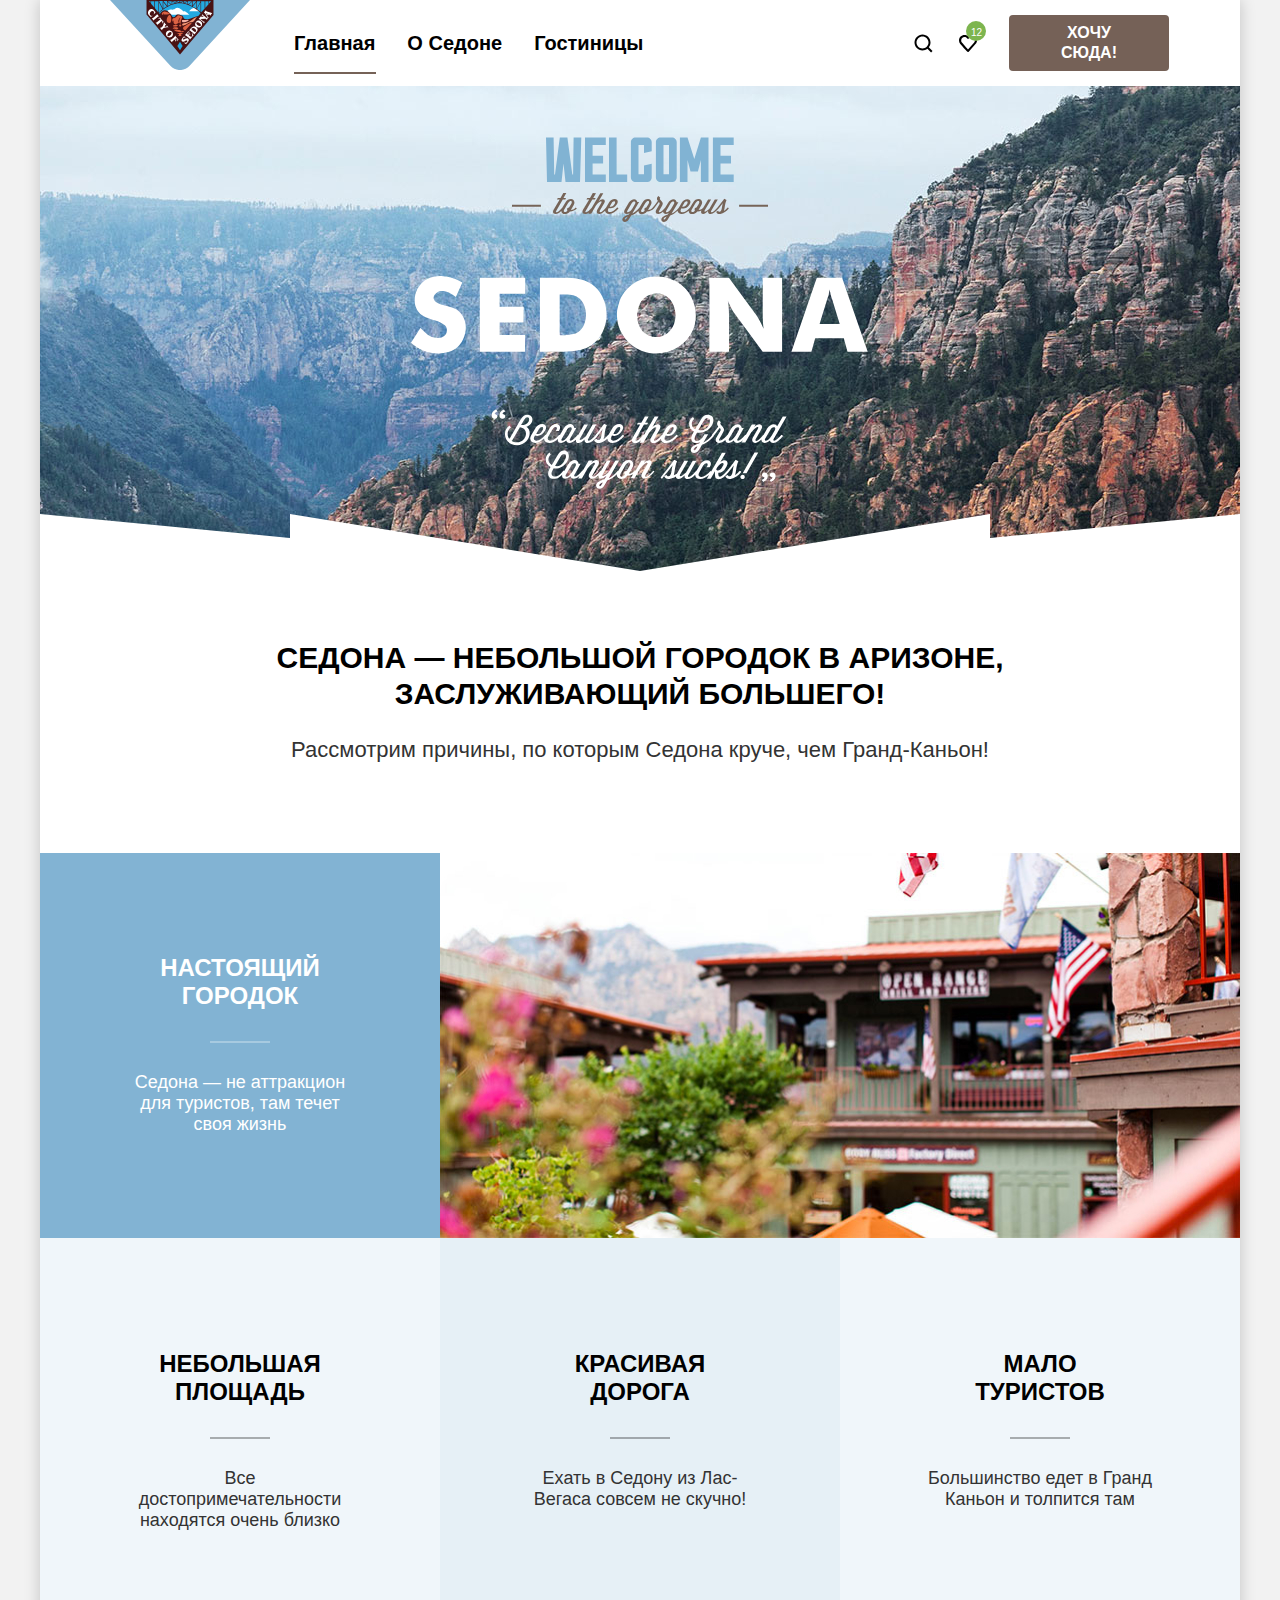
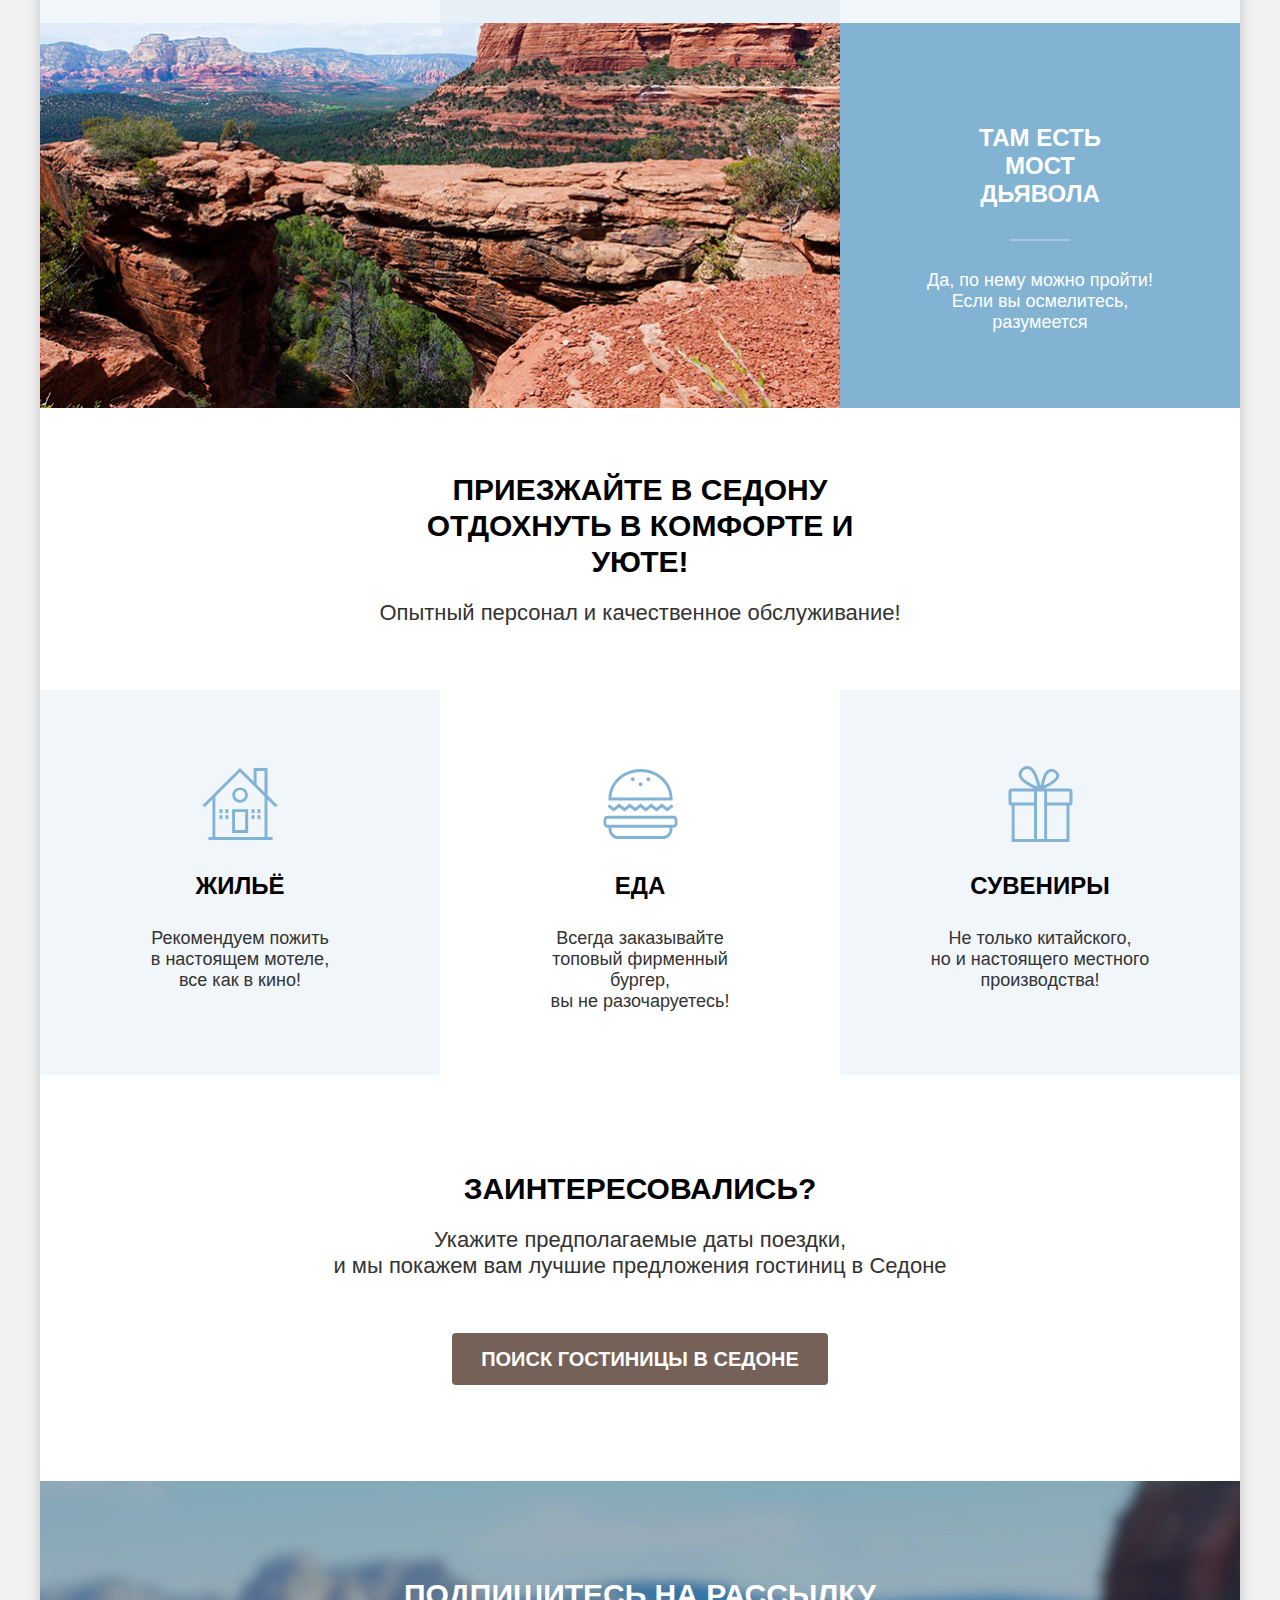
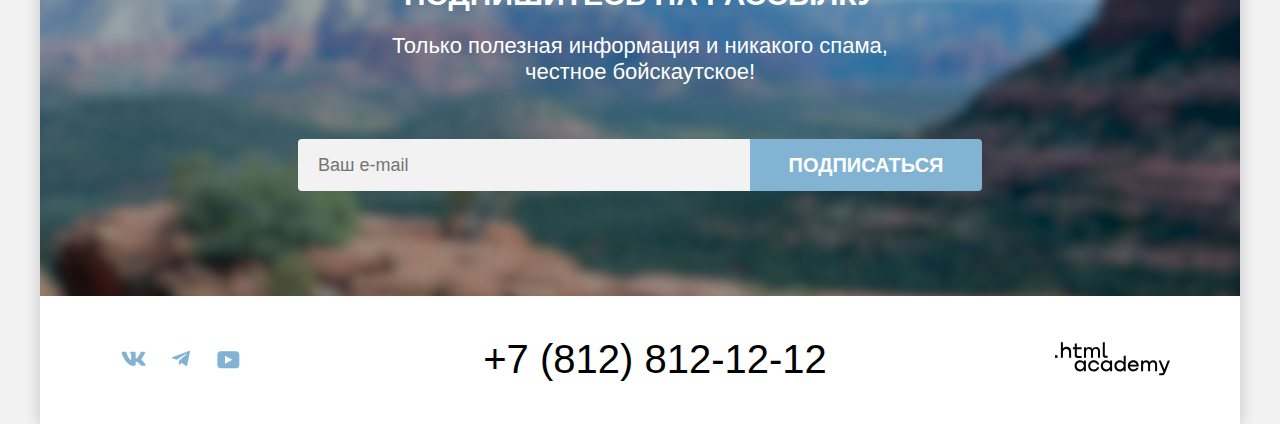
==== commit 416a4933: "Merge pull request #2 from Avaqulon/master" ====
--- a/index.html
+++ b/index.html
@@ -3,6 +3,7 @@
   <head>
     <meta charset="utf-8">
     <link rel="stylesheet" href="styles/style.css">
+    <link rel="icon" type="image/png" sizes="32x32" href="images/favicon-32x32.png">
     <link rel="icon" href="favicon.ico">
     <title>Sedona</title>
   </head>
@@ -123,7 +124,7 @@
         <p class="news-subtitle">Только полезная информация и никакого спама, честное бойскаутское!</p>
         <form class="news-search" action="https://echo.htmlacademy.ru" method="post">
           <label class="visually-hidden" for="news-date">Ваш e-mail</label>
-          <input class="field field-index" type="email" id="news-date" name="news-date" placeholder="Ваш e-mail">
+          <input class="field field-index" type="email" id="news-date" name="news-date" placeholder="Ваш e-mail" required>
           <button class="button news-button" type="submit">Подписаться</button>
         </form>
       </section>
@@ -184,12 +185,12 @@
         <form class="settings-form" action="https://echo.htmlacademy.ru/" method="post">
           <div class="settings-holder">
             <label class="settings-attribute" for="settings-date-in">Дата заезда:</label>
-            <input class="settings-date-border" type="text" name="settings-date-in" id="settings-date-in" placeholder="Укажите дату" value="27 апреля 2020">
+            <input class="settings-date-border" type="text" name="settings-date-in" id="settings-date-in" placeholder="Укажите дату" value="27 апреля 2020" required>
             <span class="settings-error">Мы не можем отправить вас в прошлое.</span>
           </div>
           <div class="settings-holder">
             <label class="settings-attribute" for="settings-date-out">Дата выезда:</label>
-            <input class="settings-date-border" type="text" name="settings-date-out" id="settings-date-out" placeholder="Укажите дату" value="1 сентября 2023">
+            <input class="settings-date-border" type="text" name="settings-date-out" id="settings-date-out" placeholder="Укажите дату" value="1 сентября 2023" required>
             <span class="settings-accept">На эти даты есть свободные номера. Пока есть.</span>
           </div>
           <div class="settings-age">
--- a/styles/style.css
+++ b/styles/style.css
@@ -2,19 +2,22 @@
   font-family: "PT Sans";
   font-weight: 400;
   font-style: normal;
-  src: url("ptsans-400.woff2") format("woff2");
+  src: url("../fonts/ptsans-400.woff2") format("woff2");
   font-display: swap;
 }
-
 
 @font-face {
   font-family: "PT Sans";
   font-weight: 700;
   font-style: normal;
-  src: url("ptsans-700.woff2") format("woff2");
+  src: url("../fonts/ptsans-700.woff2") format("woff2");
   font-display: swap;
 }
 
+html{
+  background-color: #f2f2f2;
+  height: 100%;
+}
 
 body{
   font-family: "PT Sans", "Arial", sans-serif;
@@ -23,8 +26,24 @@
   color: #000000;
   background-color: #ffffff;
   box-shadow:  0 0 15px 0 rgba(0, 0, 0, 0.2);
-}
-
+  width: 1200px;
+
+  margin: 0 auto;
+  display: flex;
+  flex-direction: column;
+  min-height: 100%;
+}
+
+.container{
+  margin: 0 auto;
+  width: 1200px;
+}
+
+*,
+*::before
+*::after{
+  box-sizing: border-box;
+}
 
 .visually-hidden{
   position: absolute;
@@ -39,587 +58,21 @@
   overflow: hidden;
 }
 
-
 .list-reset{
   list-style-type: none;
   margin: 0;
   padding: 0;
 }
 
-
 .page-header {
   color: #000000;
   background: #ffffff;
 }
-
-
-.navigation-link-words{
-  color: #000000;
-  background-color: #ffffff;
-  font-size: 20px;
-  line-height: 24px;
-  text-align: center;
-  text-decoration: none;
-}
-
-
-.navigation-link-search{
-  color: #000000;
-  background-color: #ffffff;
-  background-image: url("../images/main-header-search.svg");
-  width: 20px;
-  height: 20px;
-  background-repeat: no-repeat;
-}
-
-
-.navigation-link-heart{
-  color: #000000;
-  background-color: #ffffff;
-  background-image: url("../images/main-header-heart.svg");
-  width: 20px;
-  height: 20px;
-  background-repeat: no-repeat;
-}
-
-
-
-.hero{
-  color: #000000;
-  background-color: #ffffff;
-  background-image: url("../images/main-background.jpg");
-  background-repeat: no-repeat;
-  background-size: 100% auto;
-}
-
-
-.advantages-title{
-  color: #000000;
-  background-color: #ffffff;
-  font-size: 30px;
-  line-height: 36px;
-  text-align: center;
-  text-transform: uppercase;
-}
-
-
-.advantages-subtitle{
-  color: #333333;
-  background-color: #ffffff;
-  font-size: 22px;
-  line-height: 26px;
-  text-align: center;
-}
-
-
-.advantages-item:nth-child(even){
-  background-color: rgba(131, 179, 211, 0.2);
-}
-
-
-.advantages-item:nth-child(odd){
-  background-color:  rgba(131, 179, 211, 0.12);
-}
-
-
-.advantages-item.advantages-item-blue{
-  background-color: #82b3d3;
-}
-
-
-.advantages-reason.advantages-reason-white{
-  font-size: 24px;
-  line-height: 28px;
-  text-transform: uppercase;
-  text-align: center;
-  color: #ffffff;
-}
-
-
-.advantages-description.advantages-description-white{
-  font-size: 18px;
-  line-height: 21px;
-  text-align: center;
-  color: #ffffff;
-}
-
-
-.advantages-reason{
-  font-size: 24px;
-  line-height: 28px;
-  text-transform: uppercase;
-  text-align: center;
-  color: #000000;
-}
-
-
-.advantages-description{
-  font-size: 18px;
-  line-height: 21px;
-  text-align: center;
-  color: #333333;
-}
-
-
-.comfort-title{
-  font-size: 30px;
-  line-height: 36px;
-  text-transform: uppercase;
-  text-align: center;
-  color: #000000;
-}
-
-
-.comfort-subtitle{
-  font-size: 22px;
-  line-height: 26px;
-  text-align: center;
-  color: #333333;
-}
-
-
-.comfort-item:nth-child(odd){
-  background-color: rgba(131, 179, 211, 0.12);
-}
-
-
-.comfort-item:nth-child(even){
-  background-color: #ffffff;
-}
-
-
-.comfort-reason{
-  font-size: 24px;
-  line-height: 28px;
-  text-transform: uppercase;
-  text-align: center;
-  color: #000000;
-}
-
-
-.comfort-description{
-  font-size: 18px;
-  line-height: 21px;
-  text-align: center;
-  color: #333333;
-}
-
-
-.interest-title{
-  font-size: 30px;
-  line-height: 36px;
-  text-transform: uppercase;
-  text-align: center;
-  color: #000000;
-}
-
-
-.interest-subtitle{
-  font-size: 22px;
-  line-height: 26px;
-  text-align: center;
-  color: #333333;
-}
-
-
-.interest-button{
-  font-size: 20px;
-  line-height: 36px;
-  text-transform: uppercase;
-  text-align: center;
-  color: #ffffff;
-}
-
-
-.news-background{
-  color: #000000;
-  background-color: #ffffff;
-  background-image: url("../images/main-news-background.jpg");
-  background-repeat: no-repeat;
-  background-size: 100% auto;
-}
-
-
-.news-title{
-  color: #ffffff;
-  font-size: 30px;
-  line-height: 36px;
-  text-transform: uppercase;
-  text-align: center;
-}
-
-
-.news-subtitle{
-  color:#ffffff;
-  font-size: 22px;
-  line-height: 26px;
-  text-align: center;
-}
-
-
-.news-subscribe{
-  text-align: center;
-}
-
-
-.news-date{
-  font-size: 18px;
-  line-height: 24px;
-  color: #000000;
-  opacity: 0.6;
-  text-align: left;
-}
-
-
-.info{
-  color: #000000;
-  background-color: #ffffff;
-
-}
-
-
-.info-contacts{
-  color: #000000;
-  font-size: 40px;
-  line-height: 40px;
-  text-align: center;
-  text-transform: uppercase;
-  text-decoration: none;
-}
-
-
-.info-academy{
-  width: 115px;
-  height: 33px;
-}
-
-
-.main-inner{
-  background-image: url("../images/hotels-main-background.jpg");
-  color: #000000;
-  background-color: #ffffff;
-  background-repeat: no-repeat;
-  background-size: 100% auto;
-}
-
-
-.inner-title{
-  font-weight: 700;
-  font-size: 60px;
-  line-height: 78px;
-  color: #ffffff;
-}
-
-
-.breadcrumbs{
-  color: #ffffff;
-  text-decoration: none;
-}
-
-
-.breadcrumbs-hotels{
-  font-size: 16px;
-  line-height: 21px;
-  color: #ffffff;
-  text-decoration: none;
-}
-
-
-.hotels-filter-title{
-  font-weight: 700;
-  font-size: 20px;
-  line-height: 24px;
-  color: #ffffff;
-}
-
-
-.hotels-list{
-  font-weight: 400;
-  font-size: 18px;
-  line-height: 23px;
-  color: #ffffff;
-}
-
-
-.select-find{
-  font-weight: 700;
-  font-size: 30px;
-  line-height: 120%;
-  text-transform: uppercase;
-  color: #000000;
-}
-
-
-.select-control{
-  border: 2px solid #e5e5e5;
-  border-radius: 4px;
-  padding: 14px 20px;
-  width: 292px;
-  height: 49px;
-
-  font-weight: 400;
-  font-size: 18px;
-  line-height: 21px;
-  color: #333333;
-}
-
-
-.button-cards{
-  border: 2px solid #000000;
-  border-radius: 4px;
-  padding: 14px 12px;
-  width: 48px;
-  height: 48px;
-}
-
-
-.button-single{
-  border: 2px solid #e5e5e5;
-  border-radius: 4px;
-  padding: 14px 12px;
-  width: 48px;
-  height: 48px;
-}
-
-
-.button-list{
-  border: 2px solid #e5e5e5;
-  border-radius: 4px;
-  padding: 14px 12px;
-  width: 48px;
-  height: 48px;
-}
-
-
-.product-card{
-  border: 1px solid #e6e6e6;
-  border-radius: 4px;
-  padding: 20px;
-  width: 340px;
-  height: 438px;
-}
-
-
-.product-card-image{
-  width: 300px;
-  height: 212px;
-}
-
-
-.product-card-underline{
-  text-decoration: none;
-}
-
-
-.product-card-title{
-  font-weight: 700;
-  font-size: 24px;
-  line-height: 28px;
-  color: #000000;
-}
-
-
-.product-card-type{
-  font-weight: 400;
-  font-size: 18px;
-  line-height: 21px;
-  color: #333333;
-}
-
-
-.product-card-price{
-  font-weight: 400;
-  font-size: 18px;
-  line-height: 117%;
-  text-align: right;
-  color: #333333
-}
-
-
-.product-card-info-button{
-  border-radius: 4px;
-  padding: 8px 50px;
-  width: 140px;
-  height: 36px;
-  text-decoration: none;
-  background:#756157;
-
-  font-weight: 700;
-  font-size: 16px;
-  line-height: 20px;
-  text-transform: uppercase;
-  text-align: center;
-  color: #ffffff;
-}
-
-
-
-.product-card-like-button{
-  border-radius: 4px;
-  padding: 8px 50px;
-  width: 140px;
-  height: 36px;
-  background: #82b3d3;
-
-  font-weight: 700;
-  font-size: 16px;
-  line-height: 20px;
-  text-transform: uppercase;
-  text-align: center;
-  color: #ffffff;
-}
-
-
-.product-card-like-button-green{
-  border-radius: 4px;
-  padding: 8px 50px;
-  width: 140px;
-  height: 36px;
-  background: #7db54f;
-
-  font-weight: 700;
-  font-size: 16px;
-  line-height: 20px;
-  text-transform: uppercase;
-  text-align: center;
-  color: #ffffff;
-}
-/* Селектор со звездочками */
-
-
-.product-card-rating{
-  border-radius: 4px;
-  width: 140px;
-  height: 37px;
-  background: #f2f2f2;
-
-  font-weight: 400;
-  font-size: 16px;
-  line-height: 20px;
-  text-transform: uppercase;
-  text-align: center;
-  color: #333333;
-}
-
-
-.pagination-link{
-  text-decoration: none;
-}
-
-
-.pagination-grey{
-  border-radius: 4px;
-  width: 60px;
-  height: 60px;
-  background: #f2f2f2;
-
-  font-weight: 700;
-  font-size: 20px;
-  line-height: 36px;
-  text-transform: uppercase;
-  text-align: center;
-  color: #000000;
-}
-
-
-.pagination-blue{
-  border-radius: 4px;
-  width: 60px;
-  height: 60px;
-  background: #82b3d3;
-
-  font-weight: 700;
-  font-size: 20px;
-  line-height: 36px;
-  text-transform: uppercase;
-  text-align: center;
-  color: #ffffff;
-}
-@font-face {
-  font-family: "PT Sans";
-  font-weight: 400;
-  font-style: normal;
-  src: url("../fonts/ptsans-400.woff2") format("woff2");
-  font-display: swap;
-}
-
-
-@font-face {
-  font-family: "PT Sans";
-  font-weight: 700;
-  font-style: normal;
-  src: url("../fonts/ptsans-700.woff2") format("woff2");
-  font-display: swap;
-}
-
-
-html{
-  background-color: #f2f2f2;
-  height: 100%;
-}
-
-
-body{
-  font-family: "PT Sans", "Arial", sans-serif;
-  font-size: 18px;
-  line-height: 21px;
-  color: #000000;
-  background-color: #ffffff;
-  box-shadow:  0 0 15px 0 rgba(0, 0, 0, 0.2);
-  width: 1200px;
-
-  margin: 0 auto;
-  display: flex;
-  flex-direction: column;
-  min-height: 100%;
-}
-
-
-.container{
-  margin: 0 auto;
-  width: 1200px;
-}
-
-
-*,
-*::before
-*::after{
-  box-sizing: border-box;
-}
-
-
-.visually-hidden{
-  position: absolute;
-  width: 1px;
-  height: 1px;
-  margin: -1px;
-  border: 0;
-  padding: 0;
-  white-space: nowrap;
-  clip-path: inset(100%);
-  clip: rect(0 0 0 0);
-  overflow: hidden;
-}
-
-
-.list-reset{
-  list-style-type: none;
-  margin: 0;
-  padding: 0;
-}
-
-
-.page-header {
-  color: #000000;
-  background: #ffffff;
-}
-
 
 .logo{
   margin: -10px 28px 0 70px;
 }
 
-
 .logo:hover{
   opacity: 0.8;
   cursor: pointer;
@@ -628,7 +81,6 @@
 .logo:focus{
   opacity: 0.6;
 }
-
 
 .logotype{
   width: 140px;
@@ -637,59 +89,48 @@
   top: 10px;
 }
 
-
 .navigation{
   display: flex;
   width: 1200px;
   margin: 0 auto;
 }
 
-
 .navigation-list-one a:hover{
   color: rgba(0, 0, 0, 0.8);
   outline: none;
   cursor: pointer;
 }
 
-
 .navigation-list-one a:focus{
   color: rgba(0, 0, 0, 0.6);
   outline: none;
 }
 
-
 .navigation-list{
   display: flex;
   flex-flow: row wrap;
   align-items: center;
-
-
   width: 507px;
   margin: 0;
   padding: 0;
 }
-
 
 .navigation-item{
   position: relative;
   margin: 15px 6px;
 }
 
-
 .navigation-item:last-child{
   margin-right: 0;
 }
 
-
 .navigation-link{
   text-decoration: none;
   color: #000000;
   font-weight: 700;
   position: relative;
-
   padding: 15px 10px;
 }
-
 
 .navigation-link-current::after{
   content: "";
@@ -701,7 +142,6 @@
   height: 2px;
 }
 
-
 .navigation-link-brown{
   display: block;
   font-size: 16px;
@@ -718,7 +158,6 @@
   min-height: 36px;
 }
 
-
 .navigation-link-brown:hover{
   outline: none;
   background-color: #615048;
@@ -734,7 +173,6 @@
   outline: none;
   color: rgba(225, 225, 225, 0.3);
 }
-
 
 .navigation-user{
   max-width: 303px;
@@ -742,19 +180,16 @@
   margin-right: 42px;
 }
 
-
 .navigation-user a:not(:last-child):hover{
   color: rgba(0, 0, 0, 0.8);
   outline: none;
   cursor: pointer;
 }
 
-
 .navigation-user a:not(:last-child):focus{
   color: rgba(0, 0, 0, 0.6);
   outline: none;
 }
-
 
 .navigation-link-words{
   color: #000000;
@@ -764,7 +199,6 @@
   text-align: center;
   text-decoration: none;
 }
-
 
 .navigation-link-search{
   color: #000000;
@@ -774,12 +208,10 @@
   height: 20px;
   background-repeat: no-repeat;
   background-position: center center;
-
   display: block;
   padding: 0 12px;
 }
 
-
 .navigation-item.navigation-link-search:hover{
   opacity: 0.8;
   cursor: pointer;
@@ -792,7 +224,6 @@
 .navigation-item.navigation-link-search:focus-within{
   opacity: 0.6;
 }
-
 
 .navigation-link-heart{
   color: #000000;
@@ -802,7 +233,6 @@
   height: 20px;
   background-repeat: no-repeat;
   background-position: center center;
-
   display: block;
   padding: 0 12px;
   position: relative;
@@ -810,7 +240,6 @@
   margin-left: -5px;
 }
 
-
 .navigation-link-heart::before{
   content: "";
   position: absolute;
@@ -821,10 +250,8 @@
   border-radius: 50%;
   bottom: 12px;
   right: 4px;
-
   z-index: 1;
 }
-
 
 .navigation-item.navigation-link-heart:hover{
   opacity: 0.8;
@@ -838,8 +265,6 @@
 .navigation-item.navigation-link-heart:focus-within{
   opacity: 0.6;
 }
-
-
 
 .item-twelve{
   font-weight: 400;
@@ -847,28 +272,23 @@
   line-height: 10px;
   text-align: center;
   color: #ffffff;
-
   position: absolute;
   width: 11px;
   height: 12px;
   bottom: 13px;
   right: 8px;
-
   margin: 0;
   padding: 0;
-
   z-index: 2;
 }
-
 
 .main-container{
   flex-grow: 1;
 }
 
-
 .hero{
-  color: #000000;
-  background-color: #ffffff;
+  color: #ffffff;
+  background-color: #000000;
   background-image: url("../images/index-main-background-bottom.svg"),
                     url("../images/main-background.jpg");
   background-repeat: no-repeat, no-repeat;
@@ -879,11 +299,9 @@
   height: 485px;
 }
 
-
 .hero-welcome{
   margin: 51px 371px 82px;
 }
-
 
 .advantages-title{
   color: #000000;
@@ -892,13 +310,11 @@
   line-height: 36px;
   text-align: center;
   text-transform: uppercase;
-
   display: block;
   margin: 0 auto;
   margin-top: 69px;
   padding: 0 220px;
 }
-
 
 .advantages-subtitle{
   color: #333333;
@@ -906,21 +322,18 @@
   font-size: 22px;
   line-height: 26px;
   text-align: center;
-
   display: block;
   margin: 0 auto;
   padding-top: 25px;
   margin-bottom: 90px;
 }
 
-
 .advantages-list{
   display: flex;
   flex-flow: row wrap;
   margin: 0;
   padding: 0;
 }
-
 
 .advantages-item{
   display: flex;
@@ -929,17 +342,14 @@
   min-height: 385px;
 }
 
-
 .advantages-item:nth-child(even){
   background-color: rgba(131, 179, 211, 0.12);
 }
 
-
 .advantages-item:nth-child(odd){
   background-color:  rgba(131, 179, 211, 0.2);
 }
 
-
 .advantages-item.advantages-item-blue{
   background-color: #82b3d3;
 
@@ -947,7 +357,6 @@
   width: 100%;
 }
 
-
 .advantages-item.advantages-item-blue:last-child{
   background-color: #82b3d3;
 
@@ -955,20 +364,17 @@
   width: 100%;
 }
 
-
 .advantages-connect{
   display: flex;
   flex-direction: column;
 
   margin: 0;
 }
-
 
 .advantages-reason.advantages-reason-pale{
   padding: 112px 109px 62px;
   margin: 0;
 }
-
 
 .advantages-reason.advantages-reason-white{
   font-size: 24px;
@@ -976,34 +382,28 @@
   text-transform: uppercase;
   text-align: center;
   color: #ffffff;
-
   padding: 101px 114px 62px;
   margin: 0;
 }
-
 
 .advantages-description.advantages-description-white{
   font-size: 18px;
   line-height: 21px;
   text-align: center;
   color: #ffffff;
-
   margin: 0;
   padding: 0 86px;
   padding-bottom: 60px;
 }
 
-
 .advantages-reason{
   position: relative;
-
   font-size: 24px;
   line-height: 28px;
   text-transform: uppercase;
   text-align: center;
   color: #000000;
 }
-
 
 .advantages-reason::after{
   content: "";
@@ -1017,25 +417,21 @@
   transform: translateX(-50%);
 }
 
-
 .advantages-description.advantages-description-pale{
   font-size: 18px;
   line-height: 21px;
   text-align: center;
   color: #333333;
-
   margin: 0;
   padding: 0 85px;
   padding-bottom: 60px;
 }
-
 
 .advantages-picture{
   height: 100%;
   object-fit: cover;
 }
 
-
 .comfort{
   display: flex;
   flex-direction: column;
@@ -1043,32 +439,27 @@
   margin: 0 auto;
 }
 
-
 .comfort-title{
   font-size: 30px;
   line-height: 36px;
   text-transform: uppercase;
   text-align: center;
   color: #000000;
-
   display: block;
   margin: 0 0;
   padding: 64px 350px 0;
 }
 
-
 .comfort-subtitle{
   font-size: 22px;
   line-height: 26px;
   text-align: center;
   color: #333333;
-
   display: block;
   margin: 0 0;
   padding: 20px 300px 64px;
 }
 
-
 .comfort-list{
   display: flex;
   flex-direction: row;
@@ -1076,7 +467,6 @@
   margin: 0;
   padding: 0;
 }
-
 
 .comfort-item{
   display: flex;
@@ -1085,20 +475,16 @@
   min-height: 385px;
 }
 
-
 .comfort-item:nth-child(odd){
   background-color: rgba(131, 179, 211, 0.12);
 }
 
-
 .comfort-item:nth-child(even){
   background-color: #ffffff;
 }
 
-
 .comfort-reason{
   display: block;
-
   font-size: 24px;
   line-height: 28px;
   text-transform: uppercase;
@@ -1106,51 +492,42 @@
   color: #000000;
   background-repeat: no-repeat;
   background-position: center;
-
   padding: 165px 109px 0;
   margin: 0;
 }
-
 
 .reason-house{
   margin-top: 17px;
   background-image: url("../images/index-reason-house.svg");
 }
 
-
 .reason-food{
   margin-top: 17px;
   background-image: url("../images/index-reason-food.svg");
 }
 
-
 .reason-gift{
   margin-top: 17px;
   background-image: url("../images/index-reason-gift.svg");
 }
 
-
 .comfort-description{
   font-size: 18px;
   line-height: 21px;
   text-align: center;
   color: #333333;
-
   padding: 0 85px;
   padding-top: 28px;
   margin: 0;
   padding-bottom: 60px;
 }
-
 
 .interest{
   display: block;
   margin: 96px auto;
   width: 1200px;
-
-  text-align: center;
-}
-
+  text-align: center;
+}
 
 .interest-title{
   font-size: 30px;
@@ -1158,22 +535,18 @@
   text-transform: uppercase;
   text-align: inherit;
   color: #000000;
-
   margin: 0 0;
   padding: 0 250px;
 }
-
 
 .interest-subtitle{
   font-size: 22px;
   line-height: 26px;
   text-align: inherit;
   color: #333333;
-
   padding: 20px 250px 54px;
   margin: 0 0;
 }
-
 
 .interest-button{
   font-family: "PT Sans", "Arial", sans-serif;
@@ -1183,7 +556,6 @@
   text-transform: uppercase;
   text-align: inherit;
   color: #ffffff;
-
   border-radius: 4px;
   padding: 8px 15px;
   width: 376px;
@@ -1192,7 +564,6 @@
   border: none;
 }
 
-
 .interest-button[type="button"]:hover{
   outline: none;
   background-color: #615048;
@@ -1221,36 +592,30 @@
   margin: 0 auto;
 }
 
-
 .news-background{
-  color: #000000;
-  background-color: #ffffff;
+  color: #ffffff;
+  background-color: #000000;
   background-image: url("../images/main-news-background.jpg");
   background-repeat: no-repeat;
   background-size: 100% auto;
-
   width: 1200px;
   min-height: 415px;
 }
 
-
 .news-title{
   color: #ffffff;
   font-size: 30px;
   line-height: 36px;
   text-transform: uppercase;
   text-align: center;
-
   padding: 96px 352px 0;
   margin: 0 0;
 }
 
-
 .news-title-black{
   color: #000000;
   background-color: #ffffff;
 }
-
 
 .news-subtitle{
   color:#ffffff;
@@ -1258,26 +623,21 @@
   font-size: 22px;
   line-height: 26px;
   text-align: center;
-
   padding: 20px 352px 54px;
   margin: 0 0;
 }
 
-
 .news-subtitle-black{
   color: #000000;
   background-color: #ffffff;
 }
 
-
 .news-search{
   display: flex;
   margin: 0 auto;
   text-align: center;
-
   padding-bottom: 104px;
 }
-
 
 .news-date{
   font-size: 18px;
@@ -1286,7 +646,6 @@
   opacity: 0.6;
   text-align: left;
 }
-
 
 .field-index{
   font-family: "PT Sans", "Arial", sans-serif;
@@ -1301,7 +660,6 @@
   outline: none;
 }
 
-
 .field-index:hover{
   background-color: #E6E6E6;
   cursor: pointer;
@@ -1320,7 +678,6 @@
 .field-index::placeholder{
   font-weight: 400;
 }
-
 
 .news-button{
   font-family: "PT Sans", "Arial", sans-serif;
@@ -1336,7 +693,6 @@
   border: none;
 }
 
-
 .news-button:hover{
   background-color: #68A2CA;
   outline: none;
@@ -1358,11 +714,9 @@
   pointer-events: none;
 }
 
-
 .info{
   color: #000000;
   background-color: #ffffff;
-
   width: 1200px;
   display: flex;
   flex-direction: row;
@@ -1370,15 +724,12 @@
   padding: 43px 0;
 }
 
-
 .info-list{
   display: flex;
   flex-flow: row wrap;
-
   width: 150px;
   padding-left: 70px;
 }
-
 
 .info-item{
   display: block;
@@ -1386,12 +737,10 @@
   height: 40px;
 }
 
-
 .info-link{
   display: block;
   outline: none;
 }
-
 
 .info-link:hover path,
 .info-link:focus path{
@@ -1399,27 +748,22 @@
  cursor: pointer;
 }
 
-
 .info-link:active{
   opacity: 0.3;
 }
 
-
 .info-link-vk{
   padding: 11px 11px;
 }
 
-
 .info-link-telegram{
   padding: 11px 15px;
 }
 
-
 .info-link-youtube{
   padding: 12px 13px;
 }
 
-
 .info-contacts{
   color: #000000;
   font-size: 40px;
@@ -1427,26 +771,22 @@
   text-align: center;
   text-transform: uppercase;
   text-decoration: none;
-
   width: 400px;
   margin: 0 auto;
   padding-right: 5px;
   outline: none;
 }
 
-
 .info-contacts:hover,
 .info-contacts:focus{
   color: #756157;
   cursor: pointer;
 }
 
-
 .info-contacts:active{
   color: #756157;
   opacity: 0.3;
 }
-
 
 .info-academy{
   padding-top: 3px;
@@ -1455,31 +795,24 @@
   outline: none;
 }
 
-
 .info-academy:hover path,
 .info-academy:focus path{
   fill: #756157;
   cursor: pointer;
 }
 
-
 .info-academy:active{
   fill: #756157;
   opacity: 0.3;
 }
-
-
-
 /* Начинается Hotels */
-
 
 .hotels-settings{
   background-image: url("../images/hotels-main-background.jpg");
-  color: #000000;
-  background-color: #ffffff;
+  color: #ffffff;
+  background-color: #000000;
   background-repeat: no-repeat;
   background-size: cover;
-
   display: block;
   width: 1060px;
   min-height: 412px;
@@ -1487,17 +820,14 @@
   padding: 0 70px;
 }
 
-
 .inner-title{
   font-weight: 700;
   font-size: 60px;
   line-height: 78px;
   color: #ffffff;
-
   margin: 0 0;
   padding-top: 35px;
 }
-
 
 .breadcrumbs{
   color: #ffffff;
@@ -1510,13 +840,11 @@
   max-width: 70%;
 }
 
-
 .breadcrumbs-item{
   padding-right: 28px;
   position: relative;
 }
 
-
 .breadcrumbs-link:hover{
   outline: none;
   opacity: 0.8;
@@ -1527,7 +855,6 @@
   outline: none;
   opacity: 0.6;
 }
-
 
 .breadcrumbs-item:not(:last-child):after{
   content: "";
@@ -1541,63 +868,52 @@
   margin: 0 auto;
 }
 
-
 .breadcrumbs-hotels{
-
   font-size: 16px;
   line-height: 21px;
   color: #ffffff;
   text-decoration: none;
 }
 
-
 .hotels-filter{
   display: flex;
   flex-direction: row;
 }
 
-
 .hotels-filter-group{
   border: none;
   padding: 0;
   margin: 0;
 }
-
 
 .hotels-filter-group-two{
   margin-left: 67px;
 }
 
-
 .hotels-filter-title{
   font-weight: 700;
   font-size: 20px;
   line-height: 24px;
   color: #ffffff;
 }
-
 
 .hotels-list{
   font-weight: 400;
   font-size: 18px;
   line-height: 23px;
   color: #ffffff;
-
   margin-top: 23px;
   padding-bottom: 30px;
 }
 
-
 .hotels-item{
   padding: 8px 0;
 }
-
 
 .hotels-item:last-child{
   padding: 0;
   padding-top: 8px;
 }
-
 
 .control{
   display: block;
@@ -1605,7 +921,6 @@
   position: relative;
   outline: none;
 }
-
 
 .hotels-filter-group:first-child .control-click{
   position: absolute;
@@ -1617,7 +932,6 @@
   left: 0;
 }
 
-
 .control-input[type="checkbox"]:checked + .control-click::after{
   content: "";
   position: absolute;
@@ -1629,7 +943,6 @@
   height: 10px;
 }
 
-
 .hotels-filter-group-two .control-click{
   position: absolute;
   width: 20px;
@@ -1640,7 +953,6 @@
   left: 1px;
 }
 
-
 .control-input[type="radio"]:checked + .control-click::after{
   content: "";
   position: absolute;
@@ -1652,7 +964,6 @@
   border-radius: 50%;
 }
 
-
 .control:hover{
   opacity: 0.6;
   cursor: pointer;
@@ -1682,7 +993,6 @@
   margin-left: 152px;
 }
 
-
 .hotels-cost{
   font-weight: 700;
   font-size: 20px;
@@ -1692,22 +1002,18 @@
   padding: 0;
 }
 
-
 .range-cost{
   padding-top: 31px;
   margin-left: 2px;
 }
 
-
 .range-start{
   position: relative;
 }
 
-
 .range-input{
   border: none;
 }
-
 
 .range-input:hover{
   outline: none;
@@ -1718,7 +1024,6 @@
   outline: 2px solid #83b3d3;
   border: none;
 }
-
 
 .range-input[value="0"],
 .range-input[value="9000"]{
@@ -1730,7 +1035,6 @@
   padding-right: 49px;
   margin-left: -3px;
 }
-
 
 .input-left{
 border-radius: 4px 0 0 4px;
@@ -1740,7 +1044,6 @@
   margin: 0;
 }
 
-
 .range-span-start{
   position: absolute;
   right: 25px;
@@ -1751,11 +1054,9 @@
   opacity: 0.3;
 }
 
-
 .range-end{
   position: relative;
 }
-
 
 .input-rigth{
   border-radius: 0 4px 4px 0;
@@ -1765,7 +1066,6 @@
   margin: 0;
 }
 
-
 .range-span-end{
   position: absolute;
   right: 19px;
@@ -1775,7 +1075,6 @@
   color: #000000;
   opacity: 0.3;
 }
-
 
 .range-scale{
   margin-top: 43px;
@@ -1784,13 +1083,11 @@
   background-color: rgba(225, 225, 225, 0.3);
 }
 
-
 .range-bar{
   position: absolute;
   height: 4px;
   background-color: rgb(255, 255, 255);
 }
-
 
 .min-cost{
   position: absolute;
@@ -1803,7 +1100,6 @@
   left: 0;
 }
 
-
 .max-cost{
   position: absolute;
   width: 20px;
@@ -1815,7 +1111,6 @@
   right: 0;
 }
 
-
 .cost-toggle:focus{
   border: none;
   outline: 3px solid #83b3d3;
@@ -1827,7 +1122,6 @@
   outline: 3px solid #83b3d3;
   border-radius: 5px;
 }
-
 
 .hotels-button{
   font-family: "PT Sans", "Arial", sans-serif;
@@ -1839,11 +1133,9 @@
   padding-top: 56px;
 }
 
-
 .button-margin{
   margin-bottom: 30px;
 }
-
 
 .button-look-one{
   font-family: "PT Sans", "Arial", sans-serif;
@@ -1854,14 +1146,12 @@
   color: #ffffff;
   background: #82b3d3;
   border: none;
-
   font-weight: 700;
   font-size: 16px;
   line-height: 20px;
   text-transform: uppercase;
   text-align: center;
 }
-
 
 .button-look-one:hover{
   outline: none;
@@ -1893,14 +1183,12 @@
   color: #ffffff;
   background: none;
   border: none;
-
   font-weight: 700;
   font-size: 16px;
   line-height: 20px;
   text-transform: uppercase;
   text-align: center;
 }
-
 
 .button-look-two:hover{
   color: rgba(225, 225, 225, 0.6);
@@ -1926,36 +1214,30 @@
   pointer-events: none;
 }
 
-
 .select{
   margin-bottom: 53px;
 }
 
-
-.select-containter{
+.select-container{
   display: flex;
   flex-direction: row;
   flex-wrap: nowrap;
   justify-content: space-between;
-
   width: 1060px;
   margin: 0 auto;
   padding-bottom: 40px;
 }
 
-
 .select-find{
   font-weight: 700;
   font-size: 30px;
   line-height: 36px;
   text-transform: uppercase;
   color: #000000;
-
   align-self: center;
   margin-right: 128px;
   max-width: 340px;
 }
-
 
 .select-control{
   font-family: "PT Sans", "Arial", sans-serif;
@@ -1965,19 +1247,16 @@
   padding: 12px 20px;
   width: 292px;
   height: 49px;
-
   background-image: url("../images/hotels-select-mark.svg");
   background-repeat: no-repeat;
   background-position: right 20px center;
   appearance: none;
-
   font-weight: 400;
   font-size: 18px;
   line-height: 21px;
   color: #333333;
 }
 
-
 .select-control:hover{
   outline: none;
   border: 2px solid #68a2ca;
@@ -1997,7 +1276,6 @@
   pointer-events: none;
 }
 
-
 .select-list{
   display: flex;
   flex-direction: row;
@@ -2005,13 +1283,11 @@
   max-width: 170px;
 }
 
-
 .select-item{
   display: flex;
   flex-direction: row;
   flex-wrap: nowrap;
 }
-
 
 .button-cards{
   position: relative;
@@ -2022,30 +1298,25 @@
   height: 44px;
 }
 
-
 .button-cards:hover{
   border: 2px solid #000000;
   outline: none;
   cursor: pointer;
 }
 
-
 .button-cards:focus{
   border: 2px solid #68A2CA;
   outline: none;
 }
 
-
 .button-cards:active{
   border: 2px solid #000000;
   outline: none;
 }
 
-
 .select-item:not(:last-child) > .button{
   margin-right: 8px ;
 }
-
 
 .button-single{
   position: relative;
@@ -2056,25 +1327,21 @@
   height: 44px;
 }
 
-
 .button-single:hover{
   border: 2px solid #000000;
   outline: none;
   cursor: pointer;
 }
 
-
 .button-single:focus{
   border: 2px solid #68A2CA;
   outline: none;
 }
 
-
 .button-single:active{
   border: 2px solid #000000;
   outline: none;
 }
-
 
 .button-list{
   position: relative;
@@ -2085,32 +1352,27 @@
   height: 44px;
 }
 
-
 .button-list:hover{
   border: 2px solid #000000;
   outline: none;
   cursor: pointer;
 }
 
-
 .button-list:focus{
   border: 2px solid #68A2CA;
   outline: none;
 }
 
-
 .button-list:active{
   border: 2px solid #000000;
   outline: none;
 }
 
-
 .select-icon{
   position: absolute;
   top: 12px;
   left: 12px;
 }
-
 
 .product-list{
   display: grid;
@@ -2120,28 +1382,22 @@
   margin: 0;
 }
 
-
 .product-card{
   outline: 1px solid #e6e6e6;
   border-radius: 4px;
   padding: 20px;
-/*   width: 340px;
-  height: 438px; */
   box-sizing: border-box;
-
   display: grid;
   grid-template-columns: repeat(2, 1fr);
   column-gap: 20px;
   row-gap: 15px;
 }
 
-
 .product-card-link{
   grid-column: 1/-1;
   transition: 0.6s;
 }
 
-
 .product-card-link:hover{
   transform: scale(1.02);
   cursor: pointer;
@@ -2152,21 +1408,17 @@
   border: none;
   transform: scale(1.05);
 }
-
 
 .product-card-image{
   width: 300px;
   height: 212px;
 }
 
-
 .product-card-underline{
   text-decoration: none;
-
   grid-column: 1/-1;
   outline: none;
 }
-
 
 .product-card-underline:hover{
   opacity: 0.8;
@@ -2179,9 +1431,7 @@
   outline: none;
 }
 
-
 .product-card-title{
-
   font-weight: 700;
   font-size: 24px;
   line-height: 28px;
@@ -2189,8 +1439,6 @@
   margin: 0;
   outline: none;
 }
-
-
 
 .product-card-type{
   font-weight: 400;
@@ -2198,7 +1446,6 @@
   line-height: 21px;
   color: #333333;
 }
-
 
 .product-card-price{
   font-weight: 400;
@@ -2207,7 +1454,6 @@
   text-align: right;
   color: #333333;
 }
-
 
 .product-card-info-button{
   font-family: "PT Sans", "Arial", sans-serif;
@@ -2219,7 +1465,6 @@
   background:#756157;
   box-sizing: border-box;
   border: none;
-
   font-weight: 700;
   font-size: 16px;
   line-height: 20px;
@@ -2228,7 +1473,6 @@
   color: #ffffff;
 }
 
-
 .product-card-info-button:hover{
   background-color: #615048;
   outline: none;
@@ -2244,8 +1488,6 @@
   color: rgba(225, 225, 225, 0.3);
   outline: none;
 }
-
-
 
 .product-card-like-button{
   font-family: "PT Sans", "Arial", sans-serif;
@@ -2256,7 +1498,6 @@
   background: #82b3d3;
   box-sizing: border-box;
   border: none;
-
   font-weight: 700;
   font-size: 16px;
   line-height: 20px;
@@ -2264,7 +1505,6 @@
   text-align: center;
   color: #ffffff;
 }
-
 
 .product-card-like-button:hover{
   background-color: #68A2CA;
@@ -2286,7 +1526,6 @@
   background-color: #e5e5e5;
   pointer-events: none;
 }
-
 
 .product-card-like-button-green{
   font-family: "PT Sans", "Arial", sans-serif;
@@ -2297,7 +1536,6 @@
   background: #7db54f;
   box-sizing: border-box;
   border: none;
-
   font-weight: 700;
   font-size: 16px;
   line-height: 20px;
@@ -2306,7 +1544,6 @@
   color: #ffffff;
 }
 
-
 .product-card-like-button-green:hover{
   background-color: #6C9E42;
   outline: none;
@@ -2322,19 +1559,17 @@
   color: rgba(225, 225, 225, 0.3);
 }
 
-
 /* Селектор со звездочками */
-.product-raiting{
+
+.product-rating{
   justify-self: start;
   align-self: center;
 }
-
 
 .product-stars{
   padding-top: 6px;
   padding-right: 1px;
 }
-
 
 .product-card-rating{
   border-radius: 4px;
@@ -2344,7 +1579,6 @@
   background: #f2f2f2;
   box-sizing: border-box;
   border: none;
-
   font-weight: 400;
   font-size: 16px;
   line-height: 20px;
@@ -2353,17 +1587,14 @@
   color: #333333;
 }
 
-
 .pagination{
   display: flex;
   flex-flow: row wrap;
-
   width: 70%;
   margin-top: 80px;
   padding: 0 70px;
   position: relative;
 }
-
 
 .pagination::before{
   content: "";
@@ -2375,7 +1606,6 @@
   margin-bottom: 40px;
 }
 
-
 .pagination-item{
   border-radius: 4px;
   width: 60px;
@@ -2383,24 +1613,19 @@
   margin-bottom: 8px;
 }
 
-
 .pagination-item:not(:last-child){
   margin-right: 8px;
 }
 
-
 .pagination-link{
   text-decoration: none;
-
   display: block;
   text-align: center;
   padding: 12px;
 }
-
 
 .pagination-grey{
   background: #f2f2f2;
-
   font-weight: 700;
   font-size: 20px;
   line-height: 36px;
@@ -2409,7 +1634,6 @@
   color: #000000;
 }
 
-
 .pagination-link-black{
   font-family: "PT Sans", "Arial", sans-serif;
   font-weight: 700;
@@ -2420,7 +1644,6 @@
   color: #000000;
 }
 
-
 .pagination-link-black:hover{
   opacity: 0.8;
   cursor: pointer;
@@ -2430,10 +1653,8 @@
   opacity: 0.6;
 }
 
-
 .pagination-blue{
   background: #82b3d3;
-
   font-weight: 700;
   font-size: 20px;
   line-height: 36px;
@@ -2442,7 +1663,6 @@
   color: #ffffff;
 }
 
-
 .pagination-link-white{
   font-weight: 700;
   font-size: 20px;
@@ -2452,7 +1672,6 @@
   color: #ffffff;
 }
 
-
 .pagination-link-white:hover{
   background-color: #68A2CA;
   border: none;
@@ -2466,7 +1685,6 @@
   outline:  2px solid #68A2CA;
 }
 
-
 .pagination-link-white:active{
   color: #ffffff;
   opacity: 0.3;
@@ -2474,7 +1692,6 @@
 }
 
 /* Начинается modular */
-
 
 .modal{
   position: fixed;
@@ -2488,11 +1705,9 @@
   z-index: 3;
 }
 
-
 .modal--close{
   display: none;
 }
-
 
 .modal-wrapper{
   position: relative;
@@ -2503,7 +1718,6 @@
   background: #ffffff;
 }
 
-
 .modal-title{
   font-weight: 700;
   font-size: 30px;
@@ -2514,7 +1728,6 @@
   padding: 0;
   margin-bottom: 64px;
 }
-
 
 .modal-close-button{
   position: absolute;
@@ -2527,7 +1740,6 @@
   border: none;
 }
 
-
 .modal-close-button:hover{
   outline: 2px solid #68a2ca;
   border: none;
@@ -2538,7 +1750,6 @@
   outline: 2px solid #68a2ca;
   border: none;
 }
-
 
 .modal-close-button::after{
   content: "";
@@ -2549,41 +1760,19 @@
   color: #000000;
   background-repeat: no-repeat;
   top: 37%;
-  /* right: 18px; */
   transform: translate(-50%);
 }
-
 
 .settings-form{
   width: 577px;
 }
 
-
 .settings-holder{
   display: grid;
-  /* grid-template-columns: 1fr 1fr; */
   grid-template-columns: minmax(137px, 1fr);
   align-items: center;
-
   padding-bottom: 23px;
-
-/*   position: relative; */
-}
-
-
-/* .settings-holder::after{
-  content: "";
-  position: absolute;
-  background-image: url("../images/modal-calendar.svg");
-  background-repeat: no-repeat;
-  color: #000000;
-  width: 20px;
-  height: 20px;
-  bottom: 51%;
-  right: 4%;
-  transform: translateY(-50%);
-} */
-
+}
 
 .form-label > .settings-attribute-child{
   display: block;
@@ -2593,7 +1782,6 @@
   padding-right: 73px;
 }
 
-
 .settings-attribute{
   font-weight: 700;
   font-size: 20px;
@@ -2604,14 +1792,11 @@
   box-sizing: border-box;
 }
 
-
 .settings-holder input::placeholder{
   color: rgb(0, 0, 0, 0.6);
 }
 
-
 .settings-date-border{
-
   border-radius: 4px;
   width: 420px;
   height: 48px;
@@ -2643,7 +1828,6 @@
   background-position: 400px center;
 }
 
-
 .settings-date-border::placeholder{
   font-weight: 700;
   font-size: 18px;
@@ -2651,7 +1835,6 @@
   color: rgb(0, 0, 0);
   padding-right: 15px;
 }
-
 
 .settings-error{
   grid-column: 2/3;
@@ -2662,7 +1845,6 @@
   padding-left: 20px;
 }
 
-
 .settings-accept{
   grid-column: 2/3;
   font-weight: 400;
@@ -2672,7 +1854,6 @@
   padding-left: 20px;
 }
 
-
 .minus{
   position: absolute;
   width: 14px;
@@ -2682,7 +1863,6 @@
   padding: 2px;
 }
 
-
 .settings-minus:hover path{
   fill: #000000;
   fill-opacity: 1;
@@ -2716,10 +1896,8 @@
   fill-opacity: 0.3;
 }
 
-
 .settings-minus{
   outline: none;
-
   position: relative;
   border-radius: 4px 0 0 4px;
   height: 48px;
@@ -2729,7 +1907,6 @@
   padding: 0;
 }
 
-
 .settings-age-border{
   height: 48px;
   width: 11px;
@@ -2738,12 +1915,14 @@
   padding: 0;
 }
 
+input[type="number"]{
+  -moz-appearance: textfield;
+}
 
 .settings-age-border::-webkit-inner-spin-button{
   appearance: none;
   margin: 0;
 }
-
 
 .settings-age-border:hover{
   border: none;
@@ -2777,7 +1956,6 @@
   padding: 2px;
 }
 
-
 .settings-plus:hover path{
   fill: #000000;
   fill-opacity: 1;
@@ -2811,7 +1989,6 @@
   fill-opacity: 0.3;
 }
 
-
 .settings-age-border[value="2"]{
   font-family: "PT Sans", "Arial", sans-serif;
   font-weight: 700;
@@ -2820,7 +1997,6 @@
   color: #000000;
   padding: 0 10px;
 }
-
 
 .settings-find-border{
   font-family: "PT Sans", "Arial", sans-serif;
@@ -2837,7 +2013,6 @@
   font-size: 20px;
 }
 
-
 .settings-find-border:hover{
   outline: none;
   border: none;
@@ -2860,18 +2035,12 @@
   pointer-events: none;
 }
 
-
 .settings-age{
-    /* display: flex; */
-    /* flex-flow: row nowrap; */
-    /* justify-content: space-between; */
-    /* align-items: center; */
-    margin-bottom: 32px;
-    display: grid;
-    grid-template-columns: 1fr 1fr;
-    align-items: center;
-}
-
+  margin-bottom: 32px;
+  display: grid;
+  grid-template-columns: 1fr 1fr;
+  align-items: center;
+}
 
 .settings-adult{
   display: flex;
@@ -2880,16 +2049,13 @@
   margin-bottom: 15px;
 }
 
-
 .settings-adult label{
   padding-right: 52px;
 }
 
-
 .settings-child label{
   padding-right: 56px;
 }
-
 
 .settings-child{
   display: flex;
@@ -2898,14 +2064,11 @@
   margin-bottom: 15px;
 }
 
-
 /* TOOLTIP */
-
 
 .form-label{
   position: relative;
 }
-
 
 .tooltip{
   position: absolute;
@@ -2915,7 +2078,6 @@
   right: 46px;
 }
 
-
 .tooltip-toggle{
   border: none;
   background-color: transparent;
@@ -2924,7 +2086,6 @@
   display: block;
 }
 
-
 .tooltip-toggle:hover{
   border: none;
   outline: 1px solid #000000;
@@ -2932,13 +2093,11 @@
   cursor: pointer;
 }
 
-
 .tooltip-toggle:focus{
   border: none;
   outline: 1px solid #000000;
   border-radius: 50%;
 }
-
 
 .tooltip-icon{
   width: 100%;
@@ -2948,7 +2107,6 @@
   border-radius: 50%;
 }
 
-
 .tooltip-text::after{
   content: "";
   background-image: url("../images/modal-angle.svg");
@@ -2962,7 +2120,6 @@
   left: 50%;
 }
 
-
 .tooltip-text{
   display: none;
   font-weight: 400;
@@ -2979,20 +2136,17 @@
   transform: translateX(-50%);
 }
 
-
 .tooltip-toggle:hover + .tooltip-text,
 .tooltip-toggle:focus + .tooltip-text {
   display: block;
   cursor: pointer;
 }
 
-
 .form-label-icon{
   position: relative;
   padding-right: 26px;
 }
 
-
 .minmax{
   display: flex;
 }
